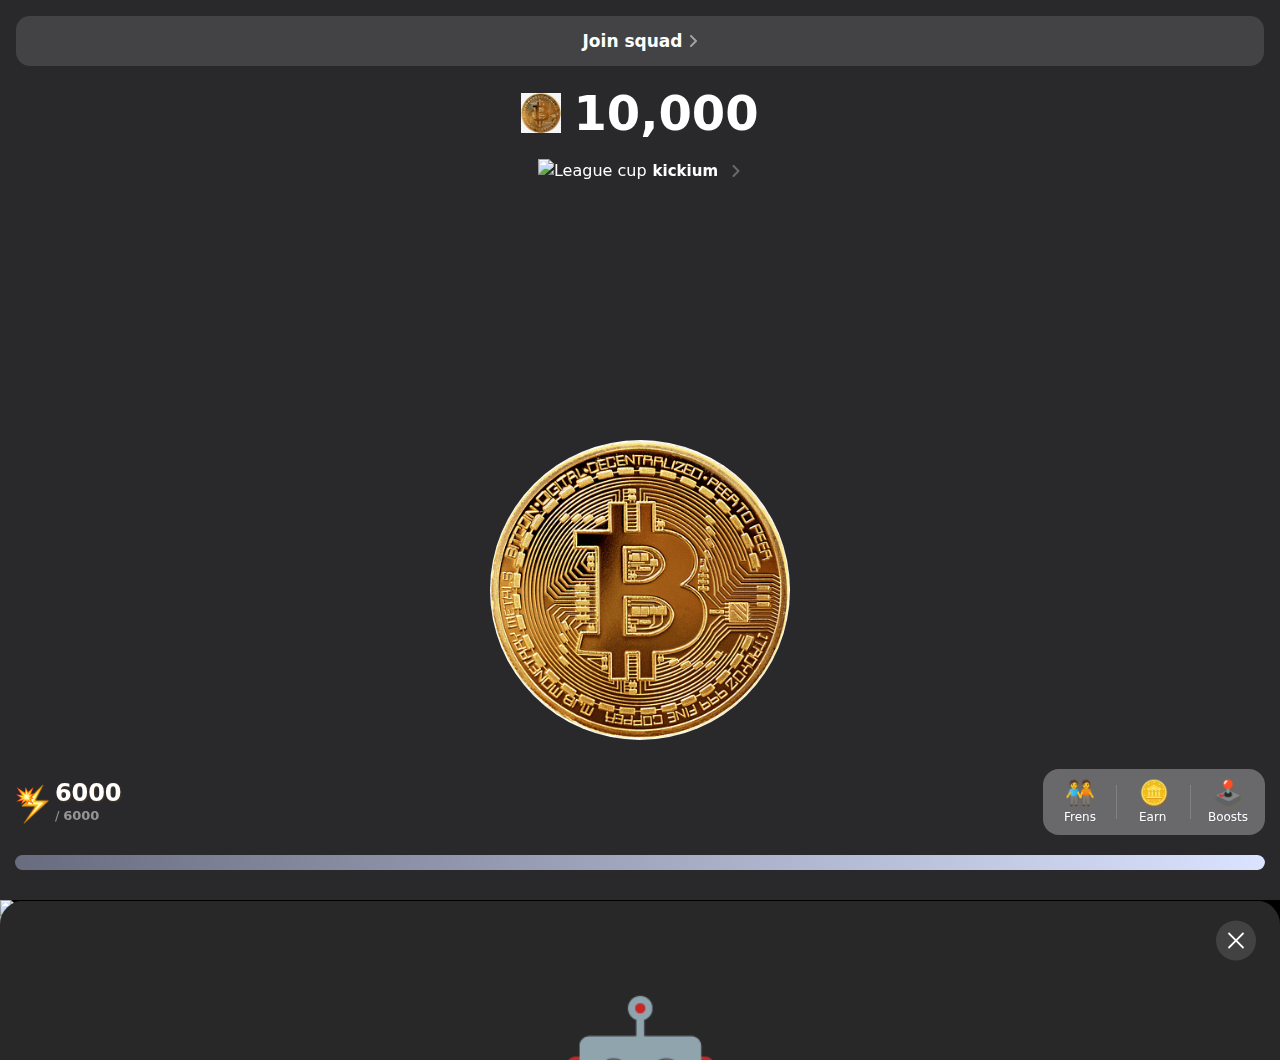
==== index.html @ b37e044f "Add files via upload" ====
<!DOCTYPE html>
<html lang="en">
<head>
    <meta charset="UTF-8">
    <meta name="viewport" content="width=device-width, initial-scale=1.0">
    <link rel="stylesheet" href="style.css"/>
    <script type="module" crossorigin="" src="/assets/index-9be39f74.js"></script>
    <link rel="modulepreload" crossorigin="" href="/assets/vendor-28842ac8.js">
    <title>notcoin</title>
</head>
<body>
    <div id="root">
        <div id="page" class="_root_17t9n_1 _page_118he_12 _skin-league-4_118he_194">
          <div>
            
<!-- add a  --> 
        <a href="joinsquad.html">
            <button class="_root_1unia_1 _joinSquadButton_1xie3_95 _typeHollow_1unia_34 _fullwidth_1unia_21">
              Join squad
              <svg width="7" height="12" viewBox="0 0 7 12" fill="none" xmlns="http://www.w3.org/2000/svg" class="_root_18ifw_1 _chevron_1xie3_102">
                <path d="M1 1L6 6L1 11" stroke="#C8C7CB" stroke-width="2" stroke-linecap="round" stroke-linejoin="round"></path>
              </svg>
            </button>
        </a>
          </div>
          <div class="_padding-0_goxyy_1 _spacing-bottom-16_goxyy_315 _direction-column_goxyy_238 _willChange_goxyy_540" style="opacity: 1;">
            <div class="_score_15e2i_1 _size-48_15e2i_34">
              <div class="_scoreIcon_15e2i_11 "></div>
             <span class="number">10,000</span>
            </div>
            <div class="_padding-0_goxyy_1 _direction-column_goxyy_238 _justify-center_goxyy_259 _align-center_goxyy_279">
              <!--add a-->
              <a href="lequeminer.html" style="color: white;">  <div class="_placeAndLeague_xg9t0_1">
                <div class="_league_xg9t0_11">
                  <img src="https://cdn.joincommunity.xyz/clicker/league/Platinum-95.png" height="24" alt="League cup" />
                  <div class="_leagueName_xg9t0_45">kickium</div>
                  <svg width="7" height="12" viewBox="0 0 7 12" fill="none" xmlns="http://www.w3.org/2000/svg" class="_root_18ifw_1 _size-12_18ifw_8 _leagueChevron_xg9t0_51">
                    <path d="M1 1L6 6L1 11" stroke="#C8C7CB" stroke-width="2" stroke-linecap="round" stroke-linejoin="round"></path>
                  </svg>
                </div>
              </div>
            </a>
            </div>
          </div>
          <div class="_root_ro9u1_2" style="opacity: 1; transform: none;">
            <div class="_container_ro9u1_6">
              <p></p>
              <div class="_notcoin_ro9u1_34 _skin-default_ro9u1_166  clicker" style="transform: translateZ(0px) rotateX(0deg) rotateY(0deg);"></div>
            </div>
            <div></div>
          </div>
          <div class="_root_3cta9_1">
            <div class="_scoreBar_3cta9_18">
              <div class="_score_3cta9_18">
                <div class="_scoreIcon_3cta9_64">💥</div>
                <div>
                  <div class="_scoreCurrent_3cta9_30">6000</div>
                  <div class="_scoreInner_3cta9_57"><span class="_scoreSlash_3cta9_41"> / </span><span class="_scoreLimit_3cta9_49">6000</span></div>
                </div>
              </div>
              <div class="_buttonGroup_3cta9_81">
                <div class="_button_3cta9_81">
                    <!--add a-->
              <a href="frens.html" style="color: white;"> 
                    <div class="_icon_3cta9_118"><div class="_icon_3cta9_118">🧑‍🤝‍🧑</div></div>
                  <div class="_text_3cta9_155">Frens</div>
                </div>
            </a>
                <div class="_button_3cta9_81">
                     <!--add a-->
              <a href="earn.html" style="color: white;"> 
                  <div class="_icon_3cta9_118"><div class="_iconCoin_3cta9_147">🪙</div></div>
                  <div class="_text_3cta9_155">Earn</div>
                </div>
            </a>
            <!--add a-->
            <a href="boost.html" style="color: white;"> 
                <div class="_button_3cta9_81">
                  <div class="_icon_3cta9_118">🕹️</div>
                  <div class="_text_3cta9_155">Boosts</div>
                </div>
                </a>
              </div>
            </div>
            <div>
              <div class="_bar_140er_1"><div class="_fill_140er_9 _skin-league-4_140er_30" style="width: 100%;"></div></div>
            </div>
          </div>
        </div>
      </div>
      <script src="https://cdn.joincommunity.xyz/clicker/telegram-web-app.js" onload="window.Telegram.WebApp.expand()"></script>
      <script defer="" data-domain="clicker.joincommunity.xyz" src="https://plausible.joincommunity.xyz/js/script.js"></script>
      
      <div class="hidden-preload">
        <img src="https://cdn.joincommunity.xyz/clicker/league/bronze.png" loading="lazy" />
        <img src="https://cdn.joincommunity.xyz/clicker/league/silver.png" loading="lazy" />
        <img src="https://cdn.joincommunity.xyz/clicker/league/gold.png" loading="lazy" />
        <img src="https://cdn.joincommunity.xyz/clicker/league/platinum.png" loading="lazy" />
        <img src="https://cdn.joincommunity.xyz/clicker/league/diamond.png" loading="lazy" />
        <img src="https://cdn.joincommunity.xyz/clicker/league/bg-bronze.png" loading="lazy" />
        <img src="https://cdn.joincommunity.xyz/clicker/league/bg-silver.png" loading="lazy" />
        <img src="https://cdn.joincommunity.xyz/clicker/league/bg-gold.png" loading="lazy" />
        <img src="https://cdn.joincommunity.xyz/clicker/league/bg-platinum.png" loading="lazy" />
        <img src="https://cdn.joincommunity.xyz/clicker/league/bg-diamond.png" loading="lazy" />
      </div>
      <script defer="" src="https://static.cloudflareinsights.com/beacon.min.js" data-cf-beacon='{"token": "a510b657db45478f9ce9d0ca824c85b8"}'></script>
      <script>
        (function () {
          var js =
            "window['__CF$cv$params']={r:'84dfe1efdd639137',t:'MTcwNjY4MjM4MC44MTMwMDA='};_cpo=document.createElement('script');_cpo.nonce='',_cpo.src='/cdn-cgi/challenge-platform/scripts/jsd/main.js',document.getElementsByTagName('head')[0].appendChild(_cpo);";
          var _0xh = document.createElement("iframe");
          _0xh.height = 1;
          _0xh.width = 1;
          _0xh.style.position = "absolute";
          _0xh.style.top = 0;
          _0xh.style.left = 0;
          _0xh.style.border = "none";
          _0xh.style.visibility = "hidden";
          document.body.appendChild(_0xh);
          function handler() {
            var _0xi = _0xh.contentDocument || _0xh.contentWindow.document;
            if (_0xi) {
              var _0xj = _0xi.createElement("script");
              _0xj.innerHTML = js;
              _0xi.getElementsByTagName("head")[0].appendChild(_0xj);
            }
          }
          if (document.readyState !== "loading") {
            handler();
          } else if (window.addEventListener) {
            document.addEventListener("DOMContentLoaded", handler);
          } else {
            var prev = document.onreadystatechange || function () {};
            document.onreadystatechange = function (e) {
              prev(e);
              if (document.readyState !== "loading") {
                document.onreadystatechange = prev;
                handler();
              }
            };
          }
        })();
      </script>
      <iframe height="1" width="1" style="position: absolute; top: 0px; left: 0px; border: medium; visibility: hidden;"></iframe>
      <script
        defer=""
        src="https://static.cloudflareinsights.com/beacon.min.js/v84a3a4012de94ce1a686ba8c167c359c1696973893317"
        integrity="sha512-euoFGowhlaLqXsPWQ48qSkBSCFs3DPRyiwVu3FjR96cMPx+Fr+gpWRhIafcHwqwCqWS42RZhIudOvEI+Ckf6MA=="
        data-cf-beacon='{"rayId":"84dfe1efdd639137","version":"2024.1.0","token":"8dc080e2c2ce45ef9549cbe3f252c49c"}'
        crossorigin="anonymous"
      ></script>
      
      <canvas style="position: fixed; width: 100%; height: 100%; top: 0px; left: 0px; z-index: 1000; pointer-events: none;" width="1920" height="914"></canvas>
      <div class="_backdrop_w3ao9_1 _backdrop_ftgkr_62"></div>
      <div class="_content_w3ao9_27 _modal_ftgkr_51">
        <div class="_title_w3ao9_56 _sheetTitle_ftgkr_1">
          <div class="_cross_w3ao9_68">
            <svg xmlns="http://www.w3.org/2000/svg" width="24" height="24" viewBox="0 0 24 24" fill="none">
              <path
                fill-rule="evenodd"
                clip-rule="evenodd"
                d="M4.36321 4.3637C4.71469 4.01223 5.28453 4.01223 5.63601 4.3637L11.9996 10.7273L18.3632 4.3637C18.7147 4.01223 19.2845 4.01223 19.636 4.3637C19.9875 4.71517 19.9875 5.28502 19.636 5.63649L13.2724 12.0001L19.636 18.3637C19.9875 18.7152 19.9875 19.285 19.636 19.6365C19.2845 19.988 18.7147 19.988 18.3632 19.6365L11.9996 13.2729L5.63601 19.6365C5.28453 19.988 4.71469 19.988 4.36321 19.6365C4.01174 19.285 4.01174 18.7152 4.36321 18.3637L10.7268 12.0001L4.36321 5.63649C4.01174 5.28502 4.01174 4.71517 4.36321 4.3637Z"
                fill="white"
              ></path>
            </svg>
          </div>
        </div>
        <div class="_contentInner_w3ao9_49">
          <div class="_body_ftgkr_56">
            <div class="_image_ftgkr_30">🤖</div>
            <div class="_info_ftgkr_92">
              <div class="_root_j2say_5 _skeleton_ftgkr_81" style="opacity: 1;"><div class="_thickLine_j2say_21 _height36_j2say_34"></div></div>
              <div class="_root_1ctq4_1 _typeface-subheadline-1_1ctq4_232 _color-secondary_1ctq4_126 _text_ftgkr_113"><p>earned by Auto Tap bot for you</p></div>
            </div>
            <div class="_root_2ws1j_1">
              <div class="_option_2ws1j_26">
                <div class="_icon_2ws1j_42">🦾</div>
                <div class="_root_1ctq4_1 _typeface-subheadline-1_1ctq4_232 _text_2ws1j_47">
                  <span>Auto tap</span><br />
                  if don't play<br />
                  for one hour
                </div>
              </div>
              <div class="_option_2ws1j_26">
                <div class="_icon_2ws1j_42">⏱️</div>
                <div class="_root_1ctq4_1 _typeface-subheadline-1_1ctq4_232 _text_2ws1j_47">
                  Works for<br />
                  <span>12 hours</span>
                </div>
              </div>
            </div>
            <button class="_root_1unia_1 _typeBlue_1unia_25">Thanks</button>
          </div>
        </div>
      </div>
      <script src="https://cdn.joincommunity.xyz/clicker/telegram-web-app.js" onload="window.Telegram.WebApp.expand()"></script>


      <script>
        const clicker = document.querySelector('.clicker');
        const number = document.querySelector('.number');
        const powerman = document.querySelector('._scoreCurrent_3cta9_30');
        
        let x = 10000;
        let power = 6000;
        clicker.addEventListener('click' , function(){
            if(power >= 0){
            powerman.innerHTML  = `${power}`;
            x = x+1;
            number.innerHTML = `${x}`;
            power -=1;
            }
                

        })
        1706710335.472
        console.log(new Date().getTime() / 1000);
      </script>


      </body>
</html>
---- style.css ----
.clicker:active{
    scale: 1.1;
    transition: all;
    transition-duration: 500ms;
}
a {
    text-decoration: none;
}
._backdrop_19oqi_1 {
    user-select: none;
    position: fixed;
    top: 0;
    right: 0;
    left: 0;
    bottom: 0;
    width: 100%;
    height: 100%;
    pointer-events: none;
    opacity: 0;
    z-index: 200;
    transition: opacity 0.3s ease;
  }
  ._backdrop_19oqi_1._opened_19oqi_15 {
    pointer-events: initial;
    opacity: 1;
  }
  body[data-mode="light"] ._backdrop_19oqi_1 {
    background-color: #0006;
  }
  body[data-mode="dark"] ._backdrop_19oqi_1 {
    background-color: #0009;
  }
  ._root_19oqi_27 {
    position: fixed;
    left: 50%;
    bottom: 0;
    z-index: 3000;
    width: 100%;
    transform: translate(-50%, 100%);
    max-height: 100%;
    overflow: auto;
    -webkit-overflow-scrolling: touch;
    transition: transform 0.3s cubic-bezier(0.4, 0, 0.2, 1);
    will-change: transform;
  }
  ._root_19oqi_27._opened_19oqi_15 {
    transform: translate(-50%);
    pointer-events: initial;
    opacity: 1;
  }
  ._actionGroup_19oqi_46 {
    overflow: hidden;
    position: relative;
    margin: 8px;
    border-radius: 12px;
  }
  body[data-mode="light"] ._actionGroup_19oqi_46 {
    background-color: #f5f5f5b3;
  }
  body[data-mode="dark"] ._actionGroup_19oqi_46 {
    background-color: #181818b3;
  }
  ._actionGroup_19oqi_46 > *:not(:last-child) {
    position: relative;
  }
  ._actionGroup_19oqi_46 > *:not(:last-child):after {
    position: absolute;
    background-color: var(--color-separator, rgba(0, 0, 0, 0.2));
    content: "";
    z-index: 10;
    left: 0;
    bottom: 0;
    width: 100%;
    height: 1px;
    transform-origin: center bottom;
    transform: scaleY(calc(1 / var(--k-device-pixel-ratio, 1)));
  }
  ._actionGroupTitle_19oqi_76 {
    display: flex;
    align-items: center;
    justify-content: center;
    font-size: 13px;
    min-height: 42px;
  }
  body[data-mode="light"] ._actionGroupTitle_19oqi_76 {
    color: #3c3c4399;
    background-color: #f5f5f5b3;
  }
  body[data-mode="dark"] ._actionGroupTitle_19oqi_76 {
    color: #ebebf599;
    background-color: #181818b3;
  }
  ._button_19oqi_93 {
    display: flex;
    align-items: center;
    justify-content: center;
    user-select: none;
    text-overflow: ellipsis;
    white-space: nowrap;
    overflow: hidden;
    text-decoration: none;
    letter-spacing: 0;
    vertical-align: middle;
    border: none;
    color: #007aff;
    font-size: 17px;
    text-align: center;
    height: 61px;
    cursor: pointer;
    width: 100%;
    background-color: transparent;
    transition: background-color ease;
    transition-duration: 0.3s;
    padding: 0;
  }
  body[data-mode="light"] ._button_19oqi_93 {
    background-color: #f5f5f5b3;
  }
  body[data-mode="dark"] ._button_19oqi_93 {
    background-color: #181818b3;
  }
  ._button_19oqi_93:first-child {
    border-bottom-left-radius: 12px;
  }
  ._button_19oqi_93:last-child {
    border-bottom-right-radius: 12px;
  }
  ._button_19oqi_93:active {
    transition-duration: 0s;
  }
  body[data-mode="light"] ._button_19oqi_93:active {
    background-color: #0000000d;
  }
  body[data-mode="dark"] ._button_19oqi_93:active {
    background-color: #007aff26;
  }
  ._button_19oqi_93._destructive_19oqi_141 {
    color: #ff453a;
  }
  ._root_1dmmg_1 {
    vertical-align: middle;
    border: 0;
    outline: none;
    border-radius: 50%;
    background-color: #8ae3d0;
    min-width: 30px;
    width: 30px;
    height: 30px;
  }
  ._size-24_1dmmg_12 {
    min-width: 24px;
    width: 24px;
    height: 24px;
  }
  ._size-112_1dmmg_18 {
    min-width: 112px;
    width: 112px;
    height: 112px;
  }
  ._radius-32_1dmmg_24 {
    border-radius: 32px;
  }
  ._root_wsv3x_1 {
    background-color: #6a7280;
    color: #fff;
    font-weight: 600;
    line-height: 16px;
    font-size: 12px;
    padding: 2px 6px;
    border-radius: 20px;
    display: inline-flex;
    align-items: center;
    justify-content: center;
    min-width: 20px;
    min-height: 20px;
  }
  ._green_wsv3x_16 {
    background-color: #34c759;
  }
  ._blue_wsv3x_20 {
    background-color: #007aff;
  }
  ._orange_wsv3x_24 {
    background-color: #ff9500;
  }
  ._gray_wsv3x_28 {
    background-color: #6a7280;
  }
  ._root_j8rcd_1 {
    padding: 0 16px;
    text-align: center;
    border-radius: 14px;
    font-size: 17px;
    height: 50px;
    font-weight: 590;
    border: 0;
    display: flex;
    align-items: center;
    justify-content: center;
    user-select: none;
    transition: background-color ease;
    transition-duration: 0.3s;
    cursor: pointer;
    transition: background 0.35s ease;
  }
  ._root_j8rcd_1:active {
    transition-duration: 0s;
    background-color: #eaeaea;
  }
  body[data-mode="dark"] ._root_j8rcd_1:active {
    transition-duration: 0s;
    background-color: #29292c;
  }
  ._root_j8rcd_1._disabled_j8rcd_28 {
    opacity: 0.7;
  }
  ._root_j8rcd_1._disabled_j8rcd_28:active,
  ._root_j8rcd_1._disabled_j8rcd_28:hover {
    background: rgba(255, 255, 255, 0.12) !important;
  }
  ._type-basic_j8rcd_35 {
    backdrop-filter: blur(12px);
    background: rgba(255, 255, 255, 0.12);
    color: var(--color-text-primary);
  }
  ._type-danger_j8rcd_40 {
    background-color: #ff5a501a;
    color: #ff5a50;
  }
  ._type-blue_j8rcd_44 {
    background-color: #007aff;
    color: #fff;
  }
  ._type-orange_j8rcd_48 {
    background: linear-gradient(101deg, #ffa800 25.94%, #f47e3c 94.32%);
    box-shadow: 0 2px 28px #00001c0f, 0 0 1px #00001c1f;
  }
  ._type-inline-link_j8rcd_52 {
    height: auto;
    display: inline;
    color: #42a0ff !important;
    padding: 0;
    transition: color 0.35s ease;
    background-color: transparent !important;
  }
  ._type-inline-link_j8rcd_52 > * {
    color: #42a0ff !important;
  }
  ._type-inline-link_j8rcd_52:hover,
  ._type-inline-link_j8rcd_52:active {
    color: #217bd6;
    background-color: transparent !important;
  }
  ._fixedBottom_j8rcd_68 {
    position: fixed;
    bottom: 16px;
    left: 16px;
    right: 16px;
  }
  ._padding-0_goxyy_1 {
    padding: 0;
  }
  ._padding-4-8_goxyy_5 {
    padding: 4px 8px;
  }
  ._padding-6-body_goxyy_9 {
    padding: 6px var(--body-padding);
  }
  ._padding-6-0_goxyy_13 {
    padding: 6px 0;
  }
  ._padding-12-0_goxyy_17 {
    padding: 12px 0;
  }
  ._padding-10_goxyy_21 {
    padding: 10px;
  }
  ._padding-16_goxyy_25 {
    padding: 16px;
  }
  ._padding-10-16_goxyy_29 {
    padding: 10px 16px;
  }
  ._padding-14-16_goxyy_33 {
    padding: 14px 16px;
  }
  ._padding-16-0_goxyy_37 {
    padding: 16px 0;
  }
  ._padding-20-0_goxyy_41 {
    padding: 20px 0;
  }
  ._padding-24-0_goxyy_45 {
    padding: 24px 0;
  }
  ._padding-32-8_goxyy_49 {
    padding: 32px 8px;
  }
  ._padding-0-0-4_goxyy_53 {
    padding: 0 0 4px;
  }
  ._padding-0-0-8_goxyy_57 {
    padding: 0 0 8px;
  }
  ._padding-0-0-10_goxyy_61 {
    padding: 0 0 10px;
  }
  ._padding-0-0-12_goxyy_65 {
    padding: 0 0 12px;
  }
  ._padding-0-0-14_goxyy_69 {
    padding: 0 0 14px;
  }
  ._padding-0-0-16_goxyy_73 {
    padding: 0 0 16px;
  }
  ._padding-0-0-18_goxyy_77 {
    padding: 0 0 18px;
  }
  ._padding-0-0-20_goxyy_81 {
    padding: 0 0 20px;
  }
  ._padding-0-0-24_goxyy_85 {
    padding: 0 0 24px;
  }
  ._padding-0-16-24_goxyy_89 {
    padding: 0 16px 24px;
  }
  ._padding-0-0-32_goxyy_93 {
    padding: 0 0 32px;
  }
  ._padding-8-0-24_goxyy_97 {
    padding: 8px 0 24px;
  }
  ._padding-8-0-12_goxyy_101 {
    padding: 8px 0 12px;
  }
  ._padding-8-0-8_goxyy_105 {
    padding: 8px 0;
  }
  ._padding-8-0-20_goxyy_109 {
    padding: 8px 0 20px;
  }
  ._padding-10-0-16_goxyy_113 {
    padding: 10px 0 16px;
  }
  ._padding-12-0-0_goxyy_117 {
    padding: 12px 0 0;
  }
  ._padding-12-0-8_goxyy_121 {
    padding: 12px 0 8px;
  }
  ._padding-12-0-24_goxyy_125 {
    padding: 12px 0 24px;
  }
  ._padding-16-0-0_goxyy_129 {
    padding: 16px 0 0;
  }
  ._padding-16-0-12_goxyy_133 {
    padding: 16px 0 12px;
  }
  ._padding-16-0-32_goxyy_137 {
    padding: 16px 0 32px;
  }
  ._padding-16-0-48_goxyy_141 {
    padding: 16px 0 48px;
  }
  ._padding-22-16-4_goxyy_145 {
    padding: 22px 16px 4px;
  }
  ._padding-24-0-0_goxyy_149 {
    padding: 24px 0 0;
  }
  ._padding-24-0-8_goxyy_153 {
    padding: 24px 0 8px;
  }
  ._padding-24-0-32_goxyy_157 {
    padding: 24px 0 32px;
  }
  ._padding-24-0-30_goxyy_161 {
    padding: 24px 0 30px;
  }
  ._padding-24-0-12_goxyy_165 {
    padding: 24px 0 12px;
  }
  ._padding-24-0-16_goxyy_169 {
    padding: 24px 0 16px;
  }
  ._padding-26-0-24_goxyy_173 {
    padding: 26px 0 24px;
  }
  ._padding-26-0-32_goxyy_177 {
    padding: 26px 0 32px;
  }
  ._padding-26-0-48_goxyy_181 {
    padding: 26px 0 48px;
  }
  ._padding-26-0-40_goxyy_185 {
    padding: 26px 0 40px;
  }
  ._padding-32-0-0_goxyy_189 {
    padding: 32px 0 0;
  }
  ._padding-32-0-12_goxyy_193 {
    padding: 32px 0 12px;
  }
  ._padding-32-0-16_goxyy_197 {
    padding: 32px 0 16px;
  }
  ._padding-32-0-24_goxyy_201 {
    padding: 32px 0 24px;
  }
  ._padding-32-16-8_goxyy_205 {
    padding: 32px 16px 8px;
  }
  ._padding-0-0-32-0_goxyy_209 {
    margin: 0 0 32px;
  }
  ._padding-0-0-0-32_goxyy_213 {
    margin: 0 0 0 32px;
  }
  ._padding-0-8-0-0_goxyy_217 {
    margin: 0 8px 0 0;
  }
  ._padding-0-24-0-0_goxyy_221 {
    margin: 0 24px 0 0;
  }
  ._padding-24-16-16-8_goxyy_225 {
    margin: 24px 16px 16px 8px;
  }
  ._padding-40-0-16_goxyy_229 {
    margin: 40px 0 16px;
  }
  ._direction-row_goxyy_233 {
    display: flex;
    flex-direction: row;
  }
  ._direction-column_goxyy_238 {
    display: flex;
    flex-direction: column;
  }
  ._grow-1_goxyy_243 {
    flex-grow: 1;
  }
  ._grow-2_goxyy_247 {
    flex-grow: 2;
  }
  ._justify-start_goxyy_251 {
    justify-content: flex-start;
  }
  ._justify-end_goxyy_255 {
    justify-content: flex-end;
  }
  ._justify-center_goxyy_259 {
    justify-content: center;
  }
  ._justify-between_goxyy_263 {
    justify-content: space-between;
  }
  ._justify-stretch_goxyy_267 {
    justify-content: stretch;
  }
  ._align-start_goxyy_271 {
    align-items: flex-start;
  }
  ._align-end_goxyy_275 {
    align-items: flex-end;
  }
  ._align-center_goxyy_279 {
    align-items: center;
  }
  ._align-between_goxyy_283 {
    align-items: space-between;
  }
  ._align-stretch_goxyy_287 {
    align-items: stretch;
  }
  ._align-self-start_goxyy_291 {
    align-self: flex-start;
  }
  ._align-self-end_goxyy_295 {
    align-self: flex-end;
  }
  ._wrap_goxyy_299 {
    flex-wrap: wrap;
  }
  ._shadow_goxyy_303 {
    box-shadow: var(--elevation-1);
  }
  ._spacing-bottom-4_goxyy_307 {
    margin-bottom: 4px;
  }
  ._spacing-bottom-8_goxyy_311 {
    margin-bottom: 8px;
  }
  ._spacing-bottom-16_goxyy_315 {
    margin-bottom: 16px;
  }
  ._spacing-child-bottom-2_goxyy_319 > * {
    margin-bottom: 2px;
  }
  ._spacing-child-bottom-2_goxyy_319 > *:last-child {
    margin-bottom: 0;
  }
  ._spacing-child-right-2_goxyy_326 > * {
    margin-right: 2px;
  }
  ._spacing-child-right-2_goxyy_326 > *:last-child {
    margin-right: 0;
  }
  ._spacing-child-bottom-4_goxyy_333 > * {
    margin-bottom: 4px;
  }
  ._spacing-child-bottom-4_goxyy_333 > *:last-child {
    margin-bottom: 0;
  }
  ._spacing-child-right-4_goxyy_340 > * {
    margin-right: 4px;
  }
  ._spacing-child-right-4_goxyy_340 > *:last-child {
    margin-right: 0;
  }
  ._spacing-child-bottom-8_goxyy_347 > * {
    margin-bottom: 8px;
  }
  ._spacing-child-bottom-8_goxyy_347 > *:last-child {
    margin-bottom: 0;
  }
  ._spacing-child-right-8_goxyy_354 > * {
    margin-right: 8px;
  }
  ._spacing-child-right-8_goxyy_354 > *:last-child {
    margin-right: 0;
  }
  ._spacing-child-bottom-10_goxyy_361 > * {
    margin-bottom: 10px;
  }
  ._spacing-child-bottom-10_goxyy_361 > *:last-child {
    margin-bottom: 0;
  }
  ._spacing-child-right-10_goxyy_368 > * {
    margin-right: 10px;
  }
  ._spacing-child-right-10_goxyy_368 > *:last-child {
    margin-right: 0;
  }
  ._spacing-child-bottom-12_goxyy_375 > * {
    margin-bottom: 12px;
  }
  ._spacing-child-bottom-12_goxyy_375 > *:last-child {
    margin-bottom: 0;
  }
  ._spacing-child-right-12_goxyy_382 > * {
    margin-right: 12px;
  }
  ._spacing-child-right-12_goxyy_382 > *:last-child {
    margin-right: 0;
  }
  ._spacing-child-bottom-16_goxyy_389 > * {
    margin-bottom: 16px;
  }
  ._spacing-child-bottom-16_goxyy_389 > *:last-child {
    margin-bottom: 0;
  }
  ._spacing-child-right-16_goxyy_396 > * {
    margin-right: 16px;
  }
  ._spacing-child-right-16_goxyy_396 > *:last-child {
    margin-right: 0;
  }
  ._spacing-child-bottom-18_goxyy_403 > * {
    margin-bottom: 18px;
  }
  ._spacing-child-bottom-18_goxyy_403 > *:last-child {
    margin-bottom: 0;
  }
  ._spacing-child-right-18_goxyy_410 > * {
    margin-right: 18px;
  }
  ._spacing-child-right-18_goxyy_410 > *:last-child {
    margin-right: 0;
  }
  ._spacing-child-bottom-24_goxyy_417 > * {
    margin-bottom: 24px;
  }
  ._spacing-child-bottom-24_goxyy_417 > *:last-child {
    margin-bottom: 0;
  }
  ._spacing-child-right-24_goxyy_424 > * {
    margin-right: 24px;
  }
  ._spacing-child-right-24_goxyy_424 > *:last-child {
    margin-right: 0;
  }
  ._spacing-child-bottom-32_goxyy_431 > * {
    margin-bottom: 32px;
  }
  ._spacing-child-bottom-32_goxyy_431 > *:last-child {
    margin-bottom: 0;
  }
  ._spacing-child-right-32_goxyy_438 > * {
    margin-right: 32px;
  }
  ._spacing-child-right-32_goxyy_438 > *:last-child {
    margin-right: 0;
  }
  ._spacing-child-bottom-40_goxyy_445 > * {
    margin-bottom: 40px;
  }
  ._spacing-child-bottom-40_goxyy_445 > *:last-child {
    margin-bottom: 0;
  }
  ._spacing-child-right-40_goxyy_452 > * {
    margin-right: 40px;
  }
  ._spacing-child-right-40_goxyy_452 > *:last-child {
    margin-right: 0;
  }
  ._border-radius-0_goxyy_459 {
    border-radius: 0;
  }
  ._border-radius-8_goxyy_463 {
    border-radius: 8px;
  }
  ._border-radius-12_goxyy_467 {
    border-radius: 12px;
  }
  ._border-radius-13_goxyy_471 {
    border-radius: 13px;
  }
  ._border-radius-16_goxyy_475 {
    border-radius: 16px;
  }
  ._border-radius-20_goxyy_479 {
    border-radius: 20px;
  }
  ._border-color-separator_goxyy_483 {
    border: calc(1px / var(--k-device-pixel-ratio, 1)) solid var(--color-separator);
  }
  ._background-primary_goxyy_487 {
    background-color: var(--color-bg-primary);
  }
  ._background-secondary_goxyy_491 {
    background-color: var(--color-bg-secondary);
  }
  ._background-tertiary_goxyy_495 {
    background-color: var(--color-bg-tertiary);
  }
  ._background-fourth_goxyy_499 {
    background-color: var(--color-bg-fourth);
  }
  ._background-fifth_goxyy_503 {
    background-color: var(--color-bg-fifth);
  }
  ._background-button-tertiary_goxyy_507 {
    background-color: var(--color-bg-button-tertiary);
  }
  ._background-light-green_goxyy_511 {
    background-color: #34c7591a;
  }
  ._fullWidth_goxyy_515 {
    width: 100%;
    margin-left: calc(var(--body-padding) * -1);
    margin-right: calc(var(--body-padding) * -1);
  }
  ._growChild_goxyy_521 > * {
    flex-grow: 1;
  }
  ._rippleEffect_goxyy_525 {
    user-select: none;
    transition: background-color ease;
    transition-duration: 0.3s;
    cursor: pointer;
  }
  ._rippleEffect_goxyy_525:active {
    transition-duration: 0s;
    background-color: #eaeaea;
  }
  body[data-mode="dark"] ._rippleEffect_goxyy_525:active {
    transition-duration: 0s;
    background-color: #29292c;
  }
  ._willChange_goxyy_540 {
    will-change: opacity;
  }
  ._backdrop_1l3ii_1 {
    user-select: none;
    position: fixed;
    top: 0;
    right: 0;
    left: 0;
    bottom: 0;
    width: 100%;
    height: 100%;
    background-color: #00000080;
    pointer-events: none;
    opacity: 0;
    z-index: 200;
    transition: opacity 0.3s ease;
  }
  ._backdrop_1l3ii_1._opened_1l3ii_16 {
    pointer-events: initial;
    opacity: 1;
  }
  ._dialog_1l3ii_21 {
    border-radius: 14px;
    width: 273px;
    max-width: 100%;
    max-height: 100%;
    z-index: 200;
    position: fixed;
    top: 50%;
    left: 50%;
    transform: translate(-50%, -50%) scale(0.85);
    pointer-events: none;
    transition: opacity 0.3s ease, transform 0.4s ease;
    opacity: 0;
    backdrop-filter: blur(11px);
    -webkit-backdrop-filter: blur(11px);
  }
  body[data-mode="light"] ._dialog_1l3ii_21 {
    background-color: #f2f2f2cc;
  }
  body[data-mode="dark"] ._dialog_1l3ii_21 {
    background-color: #262626cc;
  }
  ._dialog_1l3ii_21._opened_1l3ii_16 {
    transform: translate(-50%, -50%) scale(1);
    pointer-events: initial;
    opacity: 1;
  }
  ._body_1l3ii_51 {
    padding: 16px;
    display: flex;
    flex-direction: column;
    align-items: center;
    justify-content: center;
    position: relative;
  }
  ._body_1l3ii_51:after {
    position: absolute;
    background-color: var(--color-separator, rgba(0, 0, 0, 0.2));
    content: "";
    z-index: 10;
    left: 0;
    bottom: 0;
    width: 100%;
    height: 1px;
    transform-origin: center bottom;
    transform: scaleY(calc(1 / var(--k-device-pixel-ratio, 1)));
  }
  ._title_1l3ii_72 {
    font-weight: 600;
    font-size: 17px;
    line-height: 22px;
    text-align: center;
  }
  ._content_1l3ii_79 {
    font-size: 13px;
    line-height: 18px;
    text-align: center;
    margin-top: 2px;
  }
  ._buttons_1l3ii_86 {
    display: flex;
    align-items: center;
    justify-content: center;
  }
  ._button_1l3ii_86 {
    display: flex;
    align-items: center;
    justify-content: center;
    user-select: none;
    text-overflow: ellipsis;
    white-space: nowrap;
    overflow: hidden;
    text-decoration: none;
    letter-spacing: 0;
    vertical-align: middle;
    border: none;
    color: #007aff;
    font-size: 17px;
    text-align: center;
    height: 44px;
    cursor: pointer;
    width: 100%;
    background-color: transparent;
    transition: background-color ease;
    transition-duration: 0.3s;
    padding: 0;
  }
  ._button_1l3ii_86:first-child {
    border-bottom-left-radius: 16px;
    position: relative;
  }
  ._button_1l3ii_86:first-child:after {
    position: absolute;
    background-color: var(--color-separator, rgba(0, 0, 0, 0.2));
    content: "";
    z-index: 10;
    top: 0;
    right: 0;
    bottom: 0;
    width: 1px;
    height: 100%;
    transform-origin: center bottom;
    transform: scaleX(calc(1 / var(--k-device-pixel-ratio, 1)));
  }
  ._button_1l3ii_86:last-child {
    border-bottom-right-radius: 16px;
  }
  ._button_1l3ii_86:active {
    transition-duration: 0s;
  }
  body[data-mode="light"] ._button_1l3ii_86:active {
    background-color: #0000000d;
  }
  body[data-mode="dark"] ._button_1l3ii_86:active {
    background-color: #007aff26;
  }
  ._root_1ogsm_1 {
    padding: 32px 0;
    display: flex;
    align-items: center;
    justify-content: center;
    height: 100%;
    font-weight: 500;
  }
  ._root_18ifw_1 {
    display: inline-block;
    margin: 0;
    vertical-align: top;
    font-size: 22px;
  }
  ._size-12_18ifw_8 {
    min-width: 12px;
    width: 12px;
    height: 12px;
  }
  ._size-16_18ifw_14 {
    min-width: 16px;
    width: 16px;
    height: 16px;
  }
  ._size-28_18ifw_20 {
    min-width: 28px;
    width: 28px;
    height: 28px;
  }
  ._size-30_18ifw_26 {
    min-width: 30px;
    width: 30px;
    height: 30px;
  }
  ._size-40_18ifw_32 {
    min-width: 40px;
    width: 40px;
    height: 40px;
  }
  ._size-48_18ifw_38 {
    min-width: 48px;
    width: 48px;
    height: 48px;
  }
  ._color-fill-primary_18ifw_44 path {
    fill: var(--color-text-primary);
  }
  ._color-fill-secondary_18ifw_48 path {
    fill: var(--color-text-secondary);
  }
  ._color-fill-tertiary_18ifw_52 path {
    fill: var(--color-text-tertiary);
  }
  ._color-fill-accent_18ifw_56 path {
    fill: var(--color-accent-brand);
  }
  ._color-fill-telegram_18ifw_60 path {
    fill: var(--color-tg-button);
  }
  ._color-fill-white_18ifw_64 path {
    fill: var(--color-white);
  }
  ._color-stroke-primary_18ifw_68 path {
    stroke: var(--color-text-primary);
  }
  ._color-stroke-secondary_18ifw_72 path {
    stroke: var(--color-text-secondary);
  }
  ._color-stroke-tertiary_18ifw_76 path {
    stroke: var(--color-text-tertiary);
  }
  ._color-stroke-accent_18ifw_80 path {
    stroke: var(--color-accent-brand);
  }
  ._color-stroke-telegram_18ifw_84 path {
    stroke: var(--color-tg-button);
  }
  ._color-stroke-white_18ifw_88 path {
    stroke: var(--color-white);
  }
  ._color-stroke-green_18ifw_92 path {
    stroke: var(--color-accent-green);
  }
  ._root_76zp5_1 {
    max-width: 100%;
    max-height: 100%;
    vertical-align: middle;
    border: 0;
    outline: none;
  }
  ._size-24_76zp5_9 {
    min-width: 24px;
    width: 24px;
    height: 24px;
  }
  ._size-30_76zp5_15 {
    min-width: 30px;
    width: 30px;
    height: 30px;
  }
  ._size-40_76zp5_21 {
    min-width: 40px;
    width: 40px;
    height: 40px;
  }
  ._size-40_76zp5_21._placeholder_76zp5_26 svg {
    width: 16px;
    height: 16px;
  }
  ._size-44_76zp5_31 {
    min-width: 44px;
    width: 44px;
    height: 44px;
  }
  ._size-44_76zp5_31._placeholder_76zp5_26 svg {
    width: 20px;
    height: 20px;
  }
  ._size-48_76zp5_41 {
    min-width: 48px;
    width: 48px;
    height: 48px;
  }
  ._size-72_76zp5_47 {
    min-width: 72px;
    width: 72px;
    height: 72px;
    min-height: 72px;
  }
  ._size-92_76zp5_54 {
    min-width: 92px;
    width: 92px;
    height: 92px;
    min-height: 92px;
  }
  ._size-92_76zp5_54._placeholder_76zp5_26 svg {
    width: 40px;
    height: 40px;
  }
  ._size-100_76zp5_65 {
    min-width: 100px;
    width: 100px;
    height: 100px;
  }
  ._size-112_76zp5_71 {
    min-width: 112px;
    width: 112px;
    height: 112px;
  }
  ._size-100\%_76zp5_77 {
    min-width: 100%;
    width: 100%;
    height: 100%;
  }
  ._radius-12_76zp5_83 {
    border-radius: 12px;
  }
  ._radius-32_76zp5_87 {
    border-radius: 32px;
  }
  ._rounded_76zp5_91 {
    border-radius: 50%;
  }
  ._skeleton_76zp5_95 {
    background-color: var(--color-bg-button-tertiary);
  }
  ._placeholder_76zp5_26 {
    display: flex;
    align-items: center;
    justify-content: center;
    background-color: #3e3e3e;
    color: #ffffff4d;
    font-size: 28px;
    font-weight: 600;
  }
  ._cover_76zp5_109 {
    object-fit: cover;
  }
  ._root_rxjtx_1 {
    border-radius: 12px;
    border: calc(1px / var(--k-device-pixel-ratio, 1)) solid var(--color-separator);
  }
  ._item_rxjtx_6 {
    padding: 8px 8px 8px 4px;
  }
  ._highlighted_rxjtx_10 {
    background-color: var(--palette-transparent-white-18);
  }
  ._listInner_rxjtx_14 {
    padding: 12px 0;
  }
  ._title_rxjtx_18 {
    padding-left: 12px;
  }
  ._avatar_rxjtx_22 {
    min-width: 44px;
    width: 44px;
    height: 44px;
    border-radius: 50%;
    overflow: hidden;
  }
  ._medal_rxjtx_30 {
    font-size: 25px;
  }
  ._delimeter_rxjtx_34 {
    padding: 12px 0 4px;
    display: flex;
    justify-content: center;
  }
  ._delimeter_rxjtx_34 div {
    height: 4px;
    width: 4px;
    border-radius: 2px;
    margin-right: 6px;
    background-color: var(--color-separator);
  }
  ._delimeter_rxjtx_34 div:last-child {
    margin-right: 0;
  }
  ._score_rxjtx_50 {
    position: relative;
    padding-left: 16px;
  }
  ._score_rxjtx_50:before,
  ._score_rxjtx_50:after {
    content: "";
    position: absolute;
    border-radius: 50%;
  }
  ._score_rxjtx_50:before {
    width: 12px;
    height: 12px;
    left: 0;
    top: 2px;
    background-color: #ffca06;
  }
  ._score_rxjtx_50:after {
    width: 8px;
    height: 8px;
    left: 2px;
    top: 4px;
    background-color: #e4a502;
  }
  ._root_1ck1j_1 {
    margin-left: calc(var(--body-padding) * -1);
    margin-right: calc(var(--body-padding) * -1);
    min-width: 100%;
    padding: 8px 0;
  }
  ._separate_1ck1j_8 {
    margin-left: 0;
    margin-right: 0;
  }
  ._inset_1ck1j_13 {
    margin-left: 0;
    margin-right: 0;
    border-radius: 16px;
    background-color: var(--color-bg-fifth);
  }
  ._inset_1ck1j_13 > *:first-child {
    border-top-left-radius: 5px;
    border-top-right-radius: 5px;
  }
  ._inset_1ck1j_13 > *:last-child {
    border-bottom-left-radius: 5px;
    border-bottom-right-radius: 5px;
  }
  ._spacing-child-8_1ck1j_28 > * {
    margin-bottom: 8px;
  }
  ._spacing-child-8_1ck1j_28 > *:last-child {
    margin-bottom: 0;
  }
  ._spacing-child-12_1ck1j_35 > * {
    margin-bottom: 12px;
  }
  ._spacing-child-12_1ck1j_35 > *:last-child {
    margin-bottom: 0;
  }
  ._root_idmys_1 {
    padding-left: 16px;
    display: flex;
    align-items: center;
    user-select: none;
  }
  body[data-theme="ios"] ._root_idmys_1 {
    font-size: 17px;
    font-weight: 400;
  }
  ._before_idmys_12 {
    width: 20px;
    height: 100%;
    min-height: 20px;
    margin-right: 16px;
    display: flex;
    align-items: center;
    justify-content: center;
  }
  ._before_idmys_12 > svg,
  ._before_idmys_12 > img {
    width: 20px;
    height: 20px;
  }
  ._inner_idmys_26 {
    position: relative;
    width: 100%;
    padding: 10px 16px 10px 0;
  }
  ._inputWrapper_idmys_32 {
    width: 100%;
    display: flex;
    align-items: center;
    justify-content: space-between;
    position: relative;
    margin-top: -10px;
    margin-bottom: -10px;
  }
  ._withDivider_idmys_42:after {
    position: absolute;
    content: "";
    z-index: 10;
    left: 0;
    bottom: 0;
    width: 100%;
    height: 1px;
    transform-origin: center bottom;
    transform: scaleY(calc(1 / var(--k-device-pixel-ratio, 1)));
  }
  body[data-mode="light"] ._withDivider_idmys_42:after {
    background-color: #3c3c43;
    opacity: 0.36;
  }
  body[data-mode="dark"] ._withDivider_idmys_42:after {
    background-color: #545458;
    opacity: 0.65;
  }
  ._control_idmys_63 {
    width: 100%;
    height: 40px;
    font-size: 16px;
    line-height: 24px;
    background-color: transparent;
    display: block;
    margin: 0;
    padding: 0;
    color: var(--color-text-primary);
    border: none;
    outline: none;
  }
  ._control_idmys_63:is([type="textarea"]) {
    padding-top: 8px;
    padding-bottom: 8px;
    resize: none;
    min-height: 80px;
  }
  ._clearButton_idmys_83 {
    opacity: 0;
    pointer-events: none;
    visibility: hidden;
    transition: opacity 0.3s ease;
    position: absolute;
    top: 50%;
    border: none;
    padding: 0;
    margin: 0;
    outline: 0;
    z-index: 100;
    background: 0 0;
    width: 40px;
    height: 40px;
    right: -16px;
    top: 0;
    display: flex;
    align-items: center;
    justify-content: center;
    cursor: pointer;
  }
  ._clearButton_idmys_83._visible_idmys_106 {
    opacity: 1;
    pointer-events: initial;
    visibility: visible;
  }
  ._details_idmys_112 {
    font-size: 12px;
    line-height: 16px;
    color: #8e8e93;
    margin-top: 4px;
  }
  ._label_idmys_119 {
    font-size: 12px;
    line-height: 16px;
    color: var(--color-text-secondary);
    margin-bottom: 8px;
  }
  ._root_luci1_1 {
    padding-left: 16px;
    display: flex;
    flex-direction: column;
    justify-content: center;
    user-select: none;
    height: 44px;
  }
  ._root_luci1_1._large_luci1_9 {
    min-height: 88px;
    height: auto;
    padding-top: 8px;
    padding-bottom: 8px;
    padding-left: 16px;
  }
  ._root_luci1_1._medium_luci1_16 {
    min-height: 64px;
    height: auto;
    padding-top: 8px;
    padding-bottom: 8px;
    padding-left: 16px;
  }
  ._innerWrapper_luci1_24 {
    display: flex;
    width: 100%;
    height: 100%;
    flex: 1 1 auto;
  }
  ._large_luci1_9 ._before_luci1_31 {
    padding-left: 0;
    min-width: 72px;
    width: 72px;
    margin-right: 12px;
    display: flex;
    align-items: center;
    justify-content: center;
  }
  ._medium_luci1_16 ._before_luci1_31 {
    padding-left: 0;
    min-width: 48px;
    width: 48px;
    margin-right: 12px;
    display: flex;
    align-items: center;
    justify-content: center;
  }
  ._innerContent_luci1_51 {
    display: flex;
    align-items: center;
    width: 100%;
    position: relative;
    padding-right: 16px;
  }
  ._content_luci1_59 {
    flex-grow: 1;
  }
  ._header_luci1_63 {
    color: #3c3c4399;
    line-height: 18px;
    font-size: 14px;
  }
  body[data-mode="dark"] ._header_luci1_63 {
    color: #ebebf599;
  }
  ._footer_luci1_72 {
    color: #3c3c4399;
    line-height: 18px;
    font-size: 14px;
    margin-top: 3px;
  }
  body[data-mode="dark"] ._footer_luci1_72 {
    color: #ebebf599;
  }
  ._title_luci1_82 {
    width: 100%;
    display: flex;
    align-items: center;
    justify-content: space-between;
    color: var(--color-text-primary);
  }
  body[data-theme="ios"] ._title_luci1_82 {
    font-size: 17px;
    line-height: 22px;
    font-weight: 400;
  }
  ._withDivider_luci1_95:after {
    position: absolute;
    content: "";
    z-index: 10;
    left: 0;
    bottom: 0;
    width: 100%;
    height: 1px;
    transform-origin: center bottom;
    transform: scaleY(calc(1 / var(--k-device-pixel-ratio, 1)));
  }
  body[data-mode="light"] ._withDivider_luci1_95:after {
    background-color: #3c3c43;
    opacity: 0.36;
  }
  body[data-mode="dark"] ._withDivider_luci1_95:after {
    background-color: #545458;
    opacity: 0.65;
  }
  ._link_luci1_116 {
    cursor: pointer;
    text-decoration: none;
  }
  ._prefix_luci1_121 {
    width: 32px;
    height: 32px;
    margin-right: 10px;
    display: flex;
    align-items: center;
    justify-content: center;
    align-self: center;
    font-size: 13px;
  }
  ._prefix_luci1_121 > svg,
  ._prefix_luci1_121 > img {
    width: 24px;
    height: 24px;
  }
  ._before_luci1_31 {
    min-width: 50px;
    width: 50px;
    height: 100%;
    display: flex;
    align-items: center;
    justify-content: flex-start;
    align-self: center;
    position: relative;
    padding-left: 6px;
  }
  ._before-size-40_luci1_147 {
    padding-left: 0;
  }
  ._after_luci1_151 {
    margin-left: auto;
    display: flex;
    align-items: center;
    font-size: 17px;
    line-height: 22px;
  }
  ._button_luci1_159,
  ._option-button_luci1_160 {
    cursor: pointer;
    background-color: transparent;
    background-image: none;
    font-family: inherit;
    font-size: 100%;
    font-weight: inherit;
    line-height: inherit;
    padding-top: 0;
    padding-bottom: 0;
    padding-right: 0;
    border: none;
    width: 100%;
  }
  ._button_luci1_159 ._title_luci1_82,
  ._option-button_luci1_160 ._title_luci1_82 {
    color: #007aff;
  }
  ._option-button_luci1_160 ._title_luci1_82 {
    color: var(--color-text-primary);
  }
  ._chevron_luci1_183 {
    min-width: 7px;
  }
  body[data-mode="light"] ._chevron_luci1_183 path {
    stroke: #3c3c435c;
  }
  body[data-mode="dark"] ._chevron_luci1_183 path {
    stroke: #ffffff1f;
  }
  ._checkmark_luci1_194 {
    margin-left: 12px;
  }
  ._separate_luci1_198 {
    border: 0.5px solid var(--color-separator);
    border-radius: 12px;
  }
  ._rippleEffect_luci1_203 {
    user-select: none;
    transition: background-color ease;
    transition-duration: 0.3s;
    cursor: pointer;
  }
  ._rippleEffect_luci1_203:active {
    transition-duration: 0s;
    background-color: #eaeaea;
  }
  body[data-mode="dark"] ._rippleEffect_luci1_203:active {
    transition-duration: 0s;
    background-color: #29292c;
  }
  ._details_luci1_218 {
    width: 100%;
  }
  ._root_1ctq4_1 {
    word-wrap: break-word;
    min-width: 0;
    max-width: 100%;
    width: 100%;
    color: var(--color-text-primary);
    text-align: left;
  }
  ._align-left_1ctq4_10 {
    text-align: left;
  }
  ._align-center_1ctq4_14 {
    text-align: center;
  }
  ._align-right_1ctq4_18 {
    text-align: right;
  }
  ._noWrap_1ctq4_22 {
    white-space: nowrap;
  }
  ._weight-bold_1ctq4_30 {
    font-weight: 700;
  }
  ._uppercase_1ctq4_26 {
    text-transform: uppercase;
  }
  ._strike_1ctq4_38 {
    text-decoration-line: line-through;
  }
  ._sfRounded_1ctq4_42 {
    font-family: var(--font-display-ios-rounded);
  }
  ._margin-0_1ctq4_46 {
    margin: 0;
  }
  ._margin-0-0-2-0_1ctq4_50 {
    margin: 0 0 2px;
  }
  ._margin-0-0-4-0_1ctq4_54 {
    margin: 0 0 4px;
  }
  ._margin-0-0-6-0_1ctq4_58 {
    margin: 0 0 6px;
  }
  ._margin-0-0-8-0_1ctq4_62 {
    margin: 0 0 8px;
  }
  ._margin-0-0-10-0_1ctq4_66 {
    margin: 0 0 10px;
  }
  ._margin-0-0-12-0_1ctq4_70 {
    margin: 0 0 12px;
  }
  ._margin-0-0-14-0_1ctq4_74 {
    margin: 0 0 14px;
  }
  ._margin-0-0-16-0_1ctq4_78 {
    margin: 0 0 16px;
  }
  ._margin-0-0-18-0_1ctq4_82 {
    margin: 0 0 18px;
  }
  ._margin-0-0-20-0_1ctq4_86 {
    margin: 0 0 20px;
  }
  ._margin-0-0-24-0_1ctq4_90 {
    margin: 0 0 24px;
  }
  ._margin-16-0_1ctq4_94 {
    margin: 16px 0;
  }
  ._margin-24-0-2-0_1ctq4_98 {
    margin: 24px 0 2px;
  }
  ._margin-24-0-4-0_1ctq4_102 {
    margin: 24px 0 4px;
  }
  ._margin-24-0-6-0_1ctq4_106 {
    margin: 24px 0 6px;
  }
  ._margin-24-0-8-0_1ctq4_110 {
    margin: 24px 0 8px;
  }
  ._margin-24-0-10-0_1ctq4_114 {
    margin: 24px 0 10px;
  }
  ._margin-24-0-12-0_1ctq4_118 {
    margin: 24px 0 12px;
  }
  ._color-primary_1ctq4_122 {
    color: var(--color-text-primary);
  }
  ._color-secondary_1ctq4_126 {
    color: var(--color-text-secondary);
  }
  ._color-tertiary_1ctq4_130 {
    color: var(--color-text-tertiary);
  }
  ._color-fourth_1ctq4_134 {
    color: var(--color-text-fourth);
  }
  ._color-red_1ctq4_138 {
    color: var(--color-accent-red);
  }
  ._color-green_1ctq4_142 {
    color: var(--color-accent-green);
  }
  ._color-white_1ctq4_146 {
    color: var(--color-white);
  }
  ._color-link_1ctq4_150 {
    color: var(--color-accent-brand);
  }
  ._color-dark_1ctq4_154 {
    color: #000;
  }
  ._typeface-title-large_1ctq4_158 {
    font-size: 32px;
    font-weight: 700;
    line-height: 34px;
  }
  ._typeface-title-0_1ctq4_164 {
    font-size: 28px;
    font-weight: 700;
    line-height: 34px;
  }
  ._typeface-title-1_1ctq4_170 {
    font-size: 24px;
    font-weight: 700;
    line-height: 28px;
  }
  ._typeface-title-2_1ctq4_176 {
    font-size: 22px;
    font-weight: 400;
    line-height: 28px;
  }
  ._typeface-title-2_1ctq4_176._weight-semibold_1ctq4_181 {
    font-weight: 590;
  }
  ._typeface-title-3_1ctq4_185 {
    font-size: 20px;
    font-weight: 400;
    line-height: 24px;
  }
  ._typeface-title-3_1ctq4_185._weight-semibold_1ctq4_181 {
    font-weight: 590;
  }
  ._typeface-title-3_1ctq4_185._weight-bold_1ctq4_30 {
    font-weight: 700;
  }
  ._typeface-headline_1ctq4_197 {
    font-size: 17px;
    font-weight: 590;
    line-height: 22px;
  }
  ._typeface-body_1ctq4_203 {
    font-size: 17px;
    font-weight: 400;
    line-height: 22px;
  }
  ._typeface-body_1ctq4_203._weight-lightbold_1ctq4_208 {
    font-weight: 510;
  }
  ._typeface-body_1ctq4_203._weight-semibold_1ctq4_181 {
    font-weight: 590;
  }
  ._typeface-body-2_1ctq4_215 {
    font-size: 14px;
    font-style: normal;
    font-weight: 500;
    line-height: normal;
    letter-spacing: 0.14px;
  }
  ._typeface-callout_1ctq4_223 {
    font-size: 16px;
    font-weight: 400;
    line-height: 22px;
  }
  ._typeface-callout_1ctq4_223._weight-semibold_1ctq4_181 {
    font-weight: 590;
  }
  ._typeface-subheadline-1_1ctq4_232 {
    font-size: 15px;
    font-weight: 400;
    line-height: 20px;
  }
  ._typeface-subheadline-1_1ctq4_232._weight-semibold_1ctq4_181 {
    font-weight: 590;
  }
  ._typeface-subheadline-2_1ctq4_241 {
    font-size: 14px;
    font-weight: 400;
    line-height: 18px;
  }
  ._typeface-subheadline-2_1ctq4_241._weight-semibold_1ctq4_181 {
    font-weight: 590;
  }
  ._typeface-footnote_1ctq4_250 {
    font-size: 13px;
    font-weight: 400;
    line-height: 18px;
  }
  ._typeface-caption-1_1ctq4_256 {
    font-size: 12px;
    font-weight: 400;
    line-height: 16px;
  }
  ._typeface-caption-2_1ctq4_262 {
    font-size: 11px;
    font-weight: 400;
    line-height: 13px;
  }
  ._typeface-label_1ctq4_268 {
    font-size: 13px;
    line-height: 18px;
    font-weight: 400;
    color: var(--color-text-secondary);
    text-transform: uppercase;
  }
  ._asLink_1ctq4_276 {
    color: #007aff;
    cursor: pointer;
    transition: color 0.25s ease;
  }
  ._asLink_1ctq4_276:active,
  ._asLink_1ctq4_276:hover {
    color: #005dc1;
  }
  ._icon_sfea9_1 {
    border-radius: 8px;
    overflow: hidden;
    display: flex;
    align-items: center;
    justify-content: center;
    position: relative;
    transition: background-color 0.5s ease;
  }
  ._icon_sfea9_1 img {
    width: 28px;
  }
  ._iconWrapper_sfea9_13 {
    display: flex;
    align-items: center;
    justify-content: center;
  }
  ._icon-size-24_sfea9_19 {
    min-width: 24px;
    width: 24px;
    height: 24px;
  }
  ._icon-size-40_sfea9_25 {
    min-width: 40px;
    width: 40px;
    height: 40px;
  }
  ._icon-size-48_sfea9_31 {
    min-width: 48px;
    width: 48px;
    height: 48px;
  }
  ._icon-size-72_sfea9_37 {
    min-width: 72px;
    width: 72px;
    height: 72px;
  }
  ._icon-radius-12_sfea9_43 {
    border-radius: 12px;
  }
  ._icon-radius-4_sfea9_47 {
    border-radius: 4px;
  }
  ._icon-radius-0_sfea9_51 {
    border-radius: 0;
  }
  ._icon-image-size-24_sfea9_55 * {
    font-size: 24px;
    line-height: 24px;
  }
  ._icon-image-size-24_sfea9_55 img {
    min-width: 24px;
    width: 24px;
  }
  ._icon-image-size-26_sfea9_64 img {
    min-width: 26px;
    width: 26px;
  }
  ._icon-image-size-32_sfea9_69 * {
    font-size: 32px;
    line-height: 32px;
  }
  ._icon-image-size-32_sfea9_69 img {
    min-width: 32px;
    width: 32px;
  }
  ._icon-image-size-36_sfea9_78 * {
    font-size: 36px;
    line-height: 36px;
  }
  ._icon-image-size-36_sfea9_78 img {
    min-width: 36px;
    width: 36px;
  }
  ._icon-image-size-48_sfea9_87 * {
    font-size: 36px;
    line-height: 36px;
  }
  ._icon-image-size-48_sfea9_87 img {
    min-width: 48px;
    width: 48px;
  }
  ._icon-image-size-40_sfea9_96 * {
    font-size: 30px;
  }
  ._icon-image-size-40_sfea9_96 img {
    min-width: 40px;
    width: 40px;
  }
  ._icon-image-size-40_sfea9_96 svg {
    min-width: 40px;
    width: 40px;
    height: 40px;
  }
  ._icon-image-size-72_sfea9_109 * {
    font-size: 36px;
    font-weight: 700;
  }
  ._icon-image-size-72_sfea9_109 img {
    min-width: 72px;
    width: 72px;
  }
  ._icon-color-pale-grey_sfea9_118 {
    background-color: var(--color-bg-tertiary);
  }
  ._icon-color-grey_sfea9_121 {
    background-color: var(--color-text-fourth);
  }
  ._icon-color-completed_sfea9_124 {
    background-color: #eaf9e6;
  }
  ._icon-color-mild-blue_sfea9_127 {
    background-color: #ebf5ff;
  }
  ._icon-color-pale-orange_sfea9_130 {
    background-color: #f8f3eb;
  }
  ._icon-color-cold-morning_sfea9_133 {
    background-color: #f2f5f8;
  }
  ._icon-color-light-latte_sfea9_136 {
    background-color: #faf7f3;
  }
  ._icon-color-mild-pink_sfea9_139 {
    background-color: #f9e2f6;
  }
  ._icon-color-young-peach_sfea9_142 {
    background-color: #fcf6f3;
  }
  ._icon-color-pale-mint_sfea9_145 {
    background-color: #e7f4e3;
  }
  ._icon-color-dark_sfea9_148 {
    background-color: #000;
  }
  ._icon-color-brand_sfea9_151 {
    background-color: #007aff;
  }
  ._root_17cng_1 {
    position: fixed;
    height: 100vh;
    width: 100%;
    top: 0;
    left: 0;
    right: 0;
    bottom: 0;
    z-index: 200;
  }
  ._backdrop_17cng_12 {
    position: fixed;
    left: 0;
    top: 0;
    right: 0;
    bottom: 0;
    background-color: #000000b3;
    z-index: 100;
    opacity: 0;
    transition: opacity 0.3s ease;
    will-change: opacity;
    display: none;
  }
  ._modal_17cng_26 {
    z-index: 200;
    position: absolute;
    top: 40px;
    bottom: 0;
    left: 0;
    right: 0;
    background-color: var(--color-bg-primary);
    border-top-left-radius: 24px;
    border-top-right-radius: 24px;
    will-change: transform;
    display: flex;
    flex-direction: column;
  }
  ._body_17cng_41 {
    padding: 0 var(--body-padding);
    flex: 1 1 auto;
    transition: opacity 0.25s ease;
    display: flex;
    flex-direction: column;
  }
  ._header_17cng_49 {
    width: 100%;
    height: 56px;
  }
  ._backButton_17cng_54 {
    padding: var(--body-padding);
    color: var(--color-tg-button);
    font-weight: 500;
    cursor: pointer;
  }
  ._root_17t9n_1 {
    height: 100vh;
    overflow-y: auto;
    overflow-x: hidden;
    padding-left: var(--safe-area-left);
    padding-right: var(--safe-area-right);
    padding-top: 16px;
    user-select: none;
    -webkit-touch-callout: none;
    -webkit-user-select: none;
  }
  ._inner_17t9n_13 {
    height: calc(100vh + 1px);
  }
  ._topPadding_17t9n_17 {
    padding-top: 16px;
  }
  ._fullSpace_17t9n_21 {
    padding: 0;
  }
  ._root_15817_1 {
    padding: 16px;
    overflow: hidden;
  }
  body[data-mode="light"] ._solid_15817_6 {
    background-color: #fff;
  }
  body[data-mode="dark"] ._solid_15817_6 {
    background-color: #1c1c1e;
  }
  ._inset_15817_14 {
    border-radius: 8px;
    overflow: hidden;
  }
  body[data-theme="ios"] ._inset_15817_14 {
    border-radius: 10px;
  }
  body[data-mode="light"] ._inset_15817_14 {
    background-color: #fff;
  }
  body[data-mode="dark"] ._inset_15817_14 {
    background-color: #1c1c1e;
  }
  ._backdrop_w3ao9_1 {
    user-select: none;
    position: fixed;
    top: 0;
    right: 0;
    left: 0;
    bottom: 0;
    width: 100%;
    height: 100%;
    pointer-events: none;
    opacity: 0;
    z-index: 200;
    transition: opacity 0.3s ease;
  }
  ._backdrop_w3ao9_1._opened_w3ao9_15 {
    pointer-events: initial;
    opacity: 1;
  }
  body[data-mode="light"] ._backdrop_w3ao9_1 {
    background-color: #0006;
  }
  body[data-mode="dark"] ._backdrop_w3ao9_1 {
    background-color: #0009;
  }
  ._content_w3ao9_27 {
    position: fixed;
    left: 50%;
    bottom: 0;
    z-index: 3000;
    width: 100%;
    transform: translate(-50%, 100%);
    max-height: 100%;
    display: flex;
    flex-direction: column;
    -webkit-overflow-scrolling: touch;
    transition: transform 0.3s cubic-bezier(0.4, 0, 0.2, 1);
    will-change: transform;
    border-top-left-radius: 24px;
    border-top-right-radius: 24px;
    background-color: var(--color-bg-secondary);
  }
  ._content_w3ao9_27._opened_w3ao9_15 {
    transform: translate(-50%);
    pointer-events: initial;
    opacity: 1;
  }
  ._contentInner_w3ao9_49 {
    max-height: 100%;
    overflow: auto;
    padding-left: var(--safe-area-left);
    padding-right: var(--safe-area-right);
  }
  ._title_w3ao9_56 {
    font-size: 22px;
    font-weight: 590;
    line-height: 67px;
    min-height: 68px;
    text-align: center;
    padding: 17px 20px 11px 0;
    position: relative;
    padding-left: var(--safe-area-left);
    padding-right: var(--safe-area-right);
  }
  ._cross_w3ao9_68 {
    width: 40px;
    height: 40px;
    border-radius: 50%;
    background: rgba(255, 255, 255, 0.12);
    position: absolute;
    right: 24px;
    top: 20px;
    user-select: none;
    cursor: pointer;
    display: flex;
    align-items: center;
    justify-content: center;
  }
  ._cross_w3ao9_68:active {
    opacity: 0.3;
  }
  ._root_mhvp0_1 {
    top: 0;
    left: 0;
    right: 0;
    bottom: 0;
    padding: 0 16px;
  }
  ._padding_mhvp0_9 {
    padding-top: 16px;
  }
  ._image_mhvp0_13 {
    width: 100%;
    height: 216px;
    border-radius: 16px;
    background-color: var(--color-bg-button-tertiary);
    margin-bottom: 32px;
  }
  ._line_mhvp0_21 {
    height: 6px;
    background-color: var(--color-bg-button-tertiary);
    border-radius: 2px;
  }
  ._thickLine_mhvp0_27 {
    background-color: var(--color-bg-button-tertiary);
    border-radius: 2px;
  }
  ._height12_mhvp0_32 {
    height: 12px;
  }
  ._height24_mhvp0_36 {
    height: 24px;
  }
  ._height36_mhvp0_40 {
    height: 36px;
  }
  ._height48_mhvp0_44 {
    height: 48px;
  }
  ._line20_mhvp0_48 {
    width: 20%;
  }
  ._line40_mhvp0_52 {
    width: 40%;
  }
  ._line50_mhvp0_56 {
    width: 50%;
  }
  ._mb16_mhvp0_60 {
    margin-bottom: 16px;
  }
  ._mb28_mhvp0_64 {
    margin-bottom: 28px;
  }
  ._mb48_mhvp0_68 {
    margin-bottom: 48px;
  }
  ._listItem_mhvp0_72 {
    height: 60px;
    display: flex;
    align-items: center;
    position: relative;
  }
  ._listItemMedia_mhvp0_78 {
    width: 30px;
    min-width: 30px;
    height: 30px;
    background-color: var(--color-bg-button-tertiary);
    border-radius: 50%;
  }
  ._listItemLine_mhvp0_85 {
    height: 6px;
    background-color: var(--color-bg-button-tertiary);
    border-radius: 2px;
    margin-left: 18px;
    width: 70%;
  }
  ._listItem_mhvp0_72:after {
    position: absolute;
    content: "";
    z-index: 10;
    left: 50px;
    bottom: 0;
    width: 100%;
    height: 1px;
    transform-origin: center bottom;
    transform: scaleY(calc(1 / var(--k-device-pixel-ratio, 1)));
  }
  body[data-mode="light"] ._listItem_mhvp0_72:after {
    background-color: #3c3c43;
    opacity: 0.36;
  }
  body[data-mode="dark"] ._listItem_mhvp0_72:after {
    background-color: #545458;
    opacity: 0.65;
  }
  ._listItemSeparate_mhvp0_113 {
    padding-left: 16px;
    border: calc(1px / var(--k-device-pixel-ratio, 1)) solid var(--color-separator);
    border-radius: 12px;
  }
  ._listItemSeparate_mhvp0_113:after {
    display: none;
  }
  ._listItemLarge_mhvp0_122 {
    min-height: 76px;
  }
  ._listItemLarge_mhvp0_122 ._listItemMedia_mhvp0_78 {
    height: 44px;
    width: 44px;
    min-width: 44px;
  }
  ._margin-bottom-9_mhvp0_131 {
    margin-bottom: 9px;
  }
  ._margin-bottom-9_mhvp0_131:last-child {
    margin-bottom: 0;
  }
  ._margin-bottom-12_mhvp0_138 {
    margin-bottom: 12px;
  }
  ._margin-bottom-12_mhvp0_138:last-child {
    margin-bottom: 0;
  }
  ._solidRoot_1aach_1 {
    position: relative;
    border-radius: 8px;
    display: flex;
    justify-content: center;
    align-items: center;
    width: 100%;
    overflow: hidden;
    padding: 2px;
    min-height: 32px;
  }
  body[data-mode="light"] ._solidRoot_1aach_1 {
    background-color: #7676801f;
  }
  body[data-mode="dark"] ._solidRoot_1aach_1 {
    background-color: #7676803d;
  }
  ._solidRoot_1aach_1 ._activeBar_1aach_20 {
    border-radius: 7px;
    position: absolute;
    pointer-events: none;
    left: 2px;
    right: 2px;
    top: 2px;
    bottom: 2px;
    transition: transform 0.3s ease;
    box-shadow: 0 3px 1px #0000000a, 0 3px 8px #0000001f;
    border: 0.5px solid rgba(0, 0, 0, 0.04);
  }
  body[data-mode="light"] ._solidRoot_1aach_1 ._activeBar_1aach_20 {
    background-color: #fff;
  }
  body[data-mode="dark"] ._solidRoot_1aach_1 ._activeBar_1aach_20 {
    background-color: #636366;
    box-shadow: none;
  }
  ._tabPanel_1aach_41 {
    display: none;
  }
  ._tabPanelActive_1aach_44 {
    display: block;
  }
  ._solidTabButton_1aach_48 {
    user-select: none;
    outline: 0px;
    margin: 0;
    appearance: none;
    cursor: pointer;
    overflow: hidden;
    display: flex;
    align-items: center;
    justify-content: center;
    -webkit-tap-highlight-color: transparent;
    flex-grow: 1;
    font-size: 15px;
    font-weight: 400;
    border-radius: 7px;
    border: none;
    height: 28px;
    background-color: transparent;
    position: relative;
    z-index: 100;
    padding: 0;
    width: 100%;
  }
  ._solidTabButton_1aach_48:last-child {
    margin-right: 0;
  }
  body[data-theme="ios"] ._solidTabButton_1aach_48 {
    font-size: 13px;
    font-weight: 500;
    line-height: 20px;
  }
  body[data-mode="light"] ._solidTabButton_1aach_48 {
    color: #000;
  }
  body[data-mode="dark"] ._solidTabButton_1aach_48 {
    color: #fff;
  }
  ._flatRoot_1aach_89 {
    position: relative;
    display: flex;
    justify-content: center;
    align-items: center;
    width: 100%;
    height: 56px;
    border-top-left-radius: 20px;
    border-top-right-radius: 20px;
    border-bottom: 0.33px solid var(--color-separator);
  }
  ._flatRoot_1aach_89 ._activeBar_1aach_20 {
    border-radius: 2px;
    position: absolute;
    pointer-events: none;
    height: 2px;
    left: 0;
    bottom: -1px;
    z-index: 1000;
    transition: transform 0.2s ease;
    background-color: var(--color-text-primary);
  }
  ._flatTabButton_1aach_112 {
    user-select: none;
    outline: 0px;
    margin: 0;
    appearance: none;
    cursor: pointer;
    overflow: hidden;
    display: flex;
    align-items: center;
    justify-content: center;
    -webkit-tap-highlight-color: transparent;
    flex-grow: 1;
    border: none;
    height: 28px;
    background-color: transparent;
    position: relative;
    z-index: 100;
    padding: 0;
    width: 100%;
    font-size: 16px;
    font-weight: 600;
    line-height: 22px;
    transition: 0.2s ease color;
    color: var(--color-text-secondary);
  }
  ._flatTabButton_1aach_112._isActive_1aach_138 {
    color: var(--color-text-primary);
  }
  ._flatTabButton_1aach_112:last-child {
    margin-right: 0;
  }
  ._root_oq8o0_1 {
    color: var(--color-text-primary);
    list-style-type: none;
    padding: 0 0 0 24px;
    margin: 0;
  }
  ._root_oq8o0_1 li {
    margin-bottom: 12px;
    font-size: 17px;
    line-height: 22px;
    font-weight: 400;
  }
  ._style-type-decimal_oq8o0_14 {
    list-style-type: decimal;
  }
  ._root_10ow9_1 {
    position: absolute;
    z-index: 10000;
    left: 16px;
    right: 16px;
    bottom: 16px;
  }
  ._contentWrapper_10ow9_9 {
    transition: opacity 0.25s ease, transform 0.4s ease;
    opacity: 0;
    border-radius: 14px;
    background-color: #2d2d2dcc;
    width: 100%;
    transform: translateY(10px);
  }
  ._opened_10ow9_18 {
    opacity: 1;
    transform: translateY(0);
  }
  ._content_10ow9_9 {
    color: var(--color-white);
    padding: 13px;
    height: 50px;
    font-size: 14px;
    font-weight: 590;
    line-height: 18px;
    display: flex;
    align-items: center;
  }
  ._content_10ow9_9 svg {
    margin-right: 13px;
    transition: opacity 0.25s ease 0.15s, transform 0.5s cubic-bezier(0.7, 0, 0.7, 1.5) 0.15s;
  }
  ._type-success_10ow9_38 svg {
    opacity: 0;
    transform: scale(0);
  }
  ._type-success_10ow9_38._opened_10ow9_18 svg {
    opacity: 1;
    transform: scale(1);
  }
  ._type-loading_10ow9_47 ._content_10ow9_9 {
    padding-left: 52px;
    position: relative;
  }
  ._type-loading_10ow9_47 svg {
    position: absolute;
    left: 13px;
  }
  ._type-loading_10ow9_47._opened_10ow9_18 svg {
    animation: _spin_10ow9_1 2s linear infinite;
  }
  @keyframes _spin_10ow9_1 {
    to {
      transform: rotate(360deg);
    }
  }
  :root {
    --color-black: var(--palette-black);
    --color-white: var(--palette-white);
    --color-tg-button: var(--tg-theme-button-color);
    --font-display: var(--font-display);
  }
  [data-mode="light"] {
    --color-bg-primary: var(--palette-dark-4);
    --color-bg-secondary: var(--palette-white);
    --color-bg-button-tertiary: var(--palette-transparent-grey-8);
    --color-bg-tertiary: var(--palette-transparent-dark-05);
    --color-text-primary: var(--palette-dark);
    --color-text-secondary: var(--palette-transparent-dark-60);
    --color-text-tertiary: var(--palette-transparent-dark-30);
    --color-text-fourth: var(--palette-transparent-dark-18);
    --color-bg-fourth: var(--palette-transparent-dark-08);
    --color-bg-fifth: var(--palette-transparent-white-12);
    --color-black: var(--palette-black);
    --color-white: var(--palette-white);
    --color-separator: var(--palette-transparent-dark-36);
    --color-accent-brand: var(--palette-brand-dark);
    --color-accent-red: var(--palette-red-light);
    --color-accent-green: var(--palette-green-light);
    --color-link: var(--palette-brand-dark);
    --elevation-1: var(--elevation-light-1);
  }
  [data-mode="dark"] {
    --color-bg-primary: var(--palette-dark);
    --color-bg-secondary: var(--palette-dark-90);
    --color-bg-button-tertiary: var(--palette-transparent-grey-18);
    --color-bg-tertiary: var(--palette-transparent-white-05);
    --color-bg-fourth: var(--palette-transparent-white-08);
    --color-bg-fifth: var(--palette-transparent-white-12);
    --color-text-primary: var(--palette-white);
    --color-text-secondary: var(--palette-transparent-white-80);
    --color-text-tertiary: var(--palette-transparent-white-30);
    --color-text-fourth: var(--palette-transparent-white-18);
    --color-separator: var(--palette-transparent-grey-65);
    --color-accent-brand: var(--palette-brand-light);
    --color-accent-red: var(--palette-red-dark);
    --color-accent-green: var(--palette-green-light);
    --color-link: var(--palette-brand-light);
    --elevation-1: var(--elevation-dark-1);
  }
  *,
  *:before,
  *:after {
    box-sizing: border-box;
  }
  body,
  h1,
  h2,
  h3,
  h4,
  p,
  figure,
  blockquote,
  dl,
  dd {
    margin: 0;
  }
  ul[role="list"],
  ol[role="list"] {
    list-style: none;
  }
  html:focus-within {
    scroll-behavior: smooth;
  }
  body {
    text-rendering: optimizeSpeed;
    line-height: 1.5;
  }
  a:not([class]) {
    text-decoration-skip-ink: auto;
  }
  img,
  picture {
    max-width: 100%;
    display: block;
  }
  input,
  button,
  textarea,
  select {
    font: inherit;
  }
  @media (prefers-reduced-motion: reduce) {
    html:focus-within {
      scroll-behavior: auto;
    }
    *,
    *:before,
    *:after {
      animation-duration: 0.01ms !important;
      animation-iteration-count: 1 !important;
      transition-duration: 0.01ms !important;
      scroll-behavior: auto !important;
    }
  }
  :root {
    --font-display: -apple-system, "SF Pro Text", "SF UI Text", system-ui, "Helvetica Neue", Helvetica, Arial, sans-serif;
    --font-display-ios-rounded: "SF Pro Rounded", -apple-system, "SF Pro Text", "SF UI Text", system-ui, "Helvetica Neue", Helvetica, Arial, sans-serif;
    --palette-white: #fff;
    --k-device-pixel-ratio: 2;
    --body-padding: 16px;
    --safe-area-left: 16px;
    --safe-area-right: 16px;
    --palette-dark-4: #efeff3;
    --palette-dark-90: #1c1c1e;
    --palette-dark: #000;
    --palette-transparent-grey-65: rgba(84, 84, 88, 0.65);
    --palette-transparent-grey-18: rgba(116, 116, 128, 0.18);
    --palette-transparent-grey-8: rgba(116, 116, 128, 0.08);
    --palette-transparent-white-05: rgba(235, 235, 245, 0.05);
    --palette-transparent-white-08: rgba(255, 255, 255, 0.08);
    --palette-transparent-white-12: rgba(255, 255, 255, 0.12);
    --palette-transparent-white-18: rgba(235, 235, 245, 0.18);
    --palette-transparent-white-30: rgba(235, 235, 245, 0.3);
    --palette-transparent-white-60: rgba(235, 235, 245, 0.6);
    --palette-transparent-white-80: rgba(235, 235, 245, 0.8);
    --palette-transparent-dark-05: rgba(0, 0, 0, 0.05);
    --palette-transparent-dark-08: rgba(0, 0, 0, 0.08);
    --palette-transparent-dark-80: rgba(45, 45, 45, 0.8);
    --palette-transparent-dark-60: rgba(60, 60, 67, 0.6);
    --palette-transparent-dark-36: rgba(60, 60, 67, 0.36);
    --palette-transparent-dark-30: rgba(60, 60, 67, 0.3);
    --palette-transparent-dark-18: rgba(60, 60, 67, 0.18);
    --palette-brand-dark: #007aff;
    --palette-brand-light: #0a84ff;
    --palette-red-light: #ff3b30;
    --palette-red-dark: #ff4530;
    --palette-green-light: #34c759;
    --palette-green-dark: #30d158;
    --elevation-light-1: 0px 10px 60px rgba(0, 0, 0, 0.1);
    --elevation-dark-1: 0px 10px 60px rgba(0, 0, 0, 0.7);
    --tg-theme-button-color: red;
    --notcoin-orange: #feb803;
  }
  html {
    height: 100%;
  }
  body {
    font-family: var(--font-display), sans-serif;
    font-weight: 400;
    color: var(--color-text-primary);
    background-color: #000;
    -webkit-font-smoothing: antialiased;
    -moz-osx-font-smoothing: grayscale;
    overflow: hidden;
    margin: 0;
    -webkit-overflow-scrolling: touch !important;
  }
  * {
    -webkit-tap-highlight-color: rgba(0, 0, 0, 0);
    text-size-adjust: 100%;
  }
  ._background_6spwk_1 {
    position: absolute;
    z-index: 1;
    height: 100%;
    left: -10px;
    right: -10px;
  }
  ._background-top_6spwk_8 {
    top: -10px;
  }
  ._background-bottom_6spwk_11 {
    bottom: -10px;
    position: fixed;
  }
  ._layer_6spwk_16 {
    position: absolute;
    z-index: 1;
    width: 100%;
    height: 100%;
    top: 0;
    left: 0;
    right: 0;
    bottom: 0;
    background-size: 100%;
    background-position: center top;
    background-repeat: no-repeat;
    transition: opacity 0.35s ease;
    filter: blur(5px);
    -webkit-filter: blur(5px);
  }
  ._shadow_6spwk_33 {
    opacity: 0;
    transition: none;
    will-change: opacity;
  }
  ._shadowVisible_6spwk_38 {
    display: block;
    z-index: 2;
    opacity: 1;
  }
  ._theme-bronze_6spwk_44 {
    background-image: url(https://cdn.joincommunity.xyz/clicker/league/bg-bronze.png);
  }
  ._theme-silver_6spwk_48 {
    background-image: url(https://cdn.joincommunity.xyz/clicker/league/bg-silver.png);
  }
  ._theme-gold_6spwk_52 {
    background-image: url(https://cdn.joincommunity.xyz/clicker/league/bg-gold.png);
  }
  ._theme-platinum_6spwk_56 {
    background-image: url(https://cdn.joincommunity.xyz/clicker/league/bg-platinum.png);
  }
  ._theme-diamond_6spwk_60 {
    background-image: url(https://cdn.joincommunity.xyz/clicker/league/bg-diamond.png);
  }
  ._theme-yellow_6spwk_64 {
    background-image: url(https://cdn.joincommunity.xyz/clicker/league/bg-yellow.png);
    background-position: center bottom;
  }
  ._theme-influencer_6spwk_69 {
    background-image: url(https://cdn.joincommunity.xyz/clicker/league/bg-influencer.png);
  }
  ._bar_140er_1 {
    border-radius: 20px;
    background: rgba(255, 255, 255, 0.2);
    width: 100%;
    height: 15px;
    overflow: hidden;
  }
  ._fill_140er_9 {
    height: 100%;
    width: 0px;
    border-radius: 14px;
    background: linear-gradient(270deg, #fefbe9, #ff9a00);
    transition: all 0.33s ease;
    -webkit-transition: all 0.33s ease;
  }
  ._skin-league-1_140er_18 {
    background: linear-gradient(270deg, #fefbe9, #ff9a00);
  }
  ._skin-league-2_140er_22 {
    background: linear-gradient(270deg, #eff9ff, #4a57a7);
  }
  ._skin-league-3_140er_26 {
    background: linear-gradient(270deg, #fffcd2, #f6c35e);
  }
  ._skin-league-4_140er_30 {
    background: linear-gradient(270deg, #dae3ff, #696c7f);
  }
  ._skin-league-5_140er_34 {
    background: linear-gradient(270deg, #9ffeff, #2792e2);
  }
  ._skin-galleon_140er_38 {
    background: linear-gradient(270deg, #fffcd2, #f6c35e);
  }
  ._skin-eggs_140er_42 {
    background: linear-gradient(270deg, #fefbe9, #ff9a00);
  }
  ._skin-fallout_140er_46 {
    background: linear-gradient(270deg, #9ffeff, #2792e2);
  }
  ._skin-diamond_140er_50 {
    background: linear-gradient(270deg, #86dbff 0%, #0076aa 100%);
  }
  ._skin-zen_140er_54 {
    background: linear-gradient(270deg, white 0%, black 100%);
  }
  ._title_1uwqd_1 {
    font-size: 28px;
    font-weight: 700;
    line-height: 34px;
    text-align: center;
    margin-bottom: 6px;
    color: #fff;
  }
  ._subtitle_1uwqd_10 {
    font-size: 15px;
    line-height: 20px;
    text-align: center;
    color: #fff9;
    margin-bottom: 20px;
  }
  ._image_1uwqd_18 {
    margin: 0 auto;
    border-radius: 24px;
    font-size: 140px;
    text-align: center;
  }
  ._backButton_1uwqd_25 {
    padding: var(--body-padding);
    display: flex;
    align-items: center;
    justify-content: center;
    color: #fff;
    font-weight: 500;
    width: 50px;
    height: 50px;
    border-radius: 50px;
    text-align: center;
    background-color: var(--palette-transparent-white-18);
    cursor: pointer;
    margin: 15px 15px 0 auto;
  }
  ._modal_1uwqd_41 {
    background: rgba(255, 255, 255, 0.12);
    backdrop-filter: blur(48px);
    -webkit-backdrop-filter: blur(48px);
    color: #fff;
    padding-bottom: 16px;
  }
  ._body_1uwqd_49 {
    flex: 1 1 auto;
    display: flex;
    flex-direction: column;
    text-align: center;
  }
  ._backdrop_1uwqd_56 {
    background: var(--legacy-basic-black-alpha-60, rgba(19, 19, 20, 0.6));
  }
  ._board_1uwqd_60 {
    display: flex;
    justify-content: center;
    margin-bottom: 32px;
    align-items: center;
  }
  ._card_1uwqd_67 {
    text-align: center;
  }
  ._cardTitle_1uwqd_70 {
    font-size: 24px;
    font-weight: 600;
    line-height: 28px;
  }
  ._cardSubtitle_1uwqd_75 {
    font-size: 13px;
    font-weight: 500;
    line-height: 16px;
  }
  ._cardTextYellow_1uwqd_80 {
    color: #fdd227;
  }
  ._score_1uwqd_84 {
    position: relative;
    padding-left: 26px;
  }
  ._score_1uwqd_84:before,
  ._score_1uwqd_84:after {
    content: "";
    position: absolute;
    border-radius: 50%;
  }
  ._score_1uwqd_84:before {
    width: 20px;
    height: 20px;
    left: 0;
    top: 5px;
    background-color: #ffca06;
  }
  ._score_1uwqd_84:after {
    width: 14px;
    height: 14px;
    left: 3px;
    top: 8px;
    background-color: #e4a502;
  }
  ._successIcon_1uwqd_108 {
    font-size: 156px;
    margin-bottom: 20px;
  }
  ._squadIcon_1uwqd_113 {
    font-size: 100px;
    margin-bottom: 20px;
  }
  ._level_1uwqd_118 {
    color: #ffffff80;
    font-size: 14px;
    line-height: 20px;
    display: flex;
    align-items: flex-end;
    margin-left: 4px;
  }
  ._root_2ws1j_1 {
    display: flex;
    flex-flow: row nowrap;
    justify-content: space-between;
    text-align: initial;
    color: var(--color-text-secondary);
    border-radius: 12px;
    background: rgba(255, 255, 255, 0.08);
    margin-bottom: 32px;
    padding: var(--body-padding);
    position: relative;
    gap: 10px;
  }
  ._root_2ws1j_1:before {
    content: "";
    display: block;
    position: absolute;
    top: 50%;
    left: 49%;
    transform: translate(-50%, -50%);
    width: 1px;
    height: 66.6%;
    background: rgba(255, 255, 255, 0.12);
  }
  ._option_2ws1j_26 {
    width: 50%;
    display: flex;
    flex-flow: column nowrap;
    gap: 10px;
    font-size: 15px;
    align-items: center;
    justify-content: center;
  }
  @media (min-width: 320px) {
    ._option_2ws1j_26 {
      flex-flow: row nowrap;
      align-items: flex-start;
    }
  }
  ._icon_2ws1j_42 {
    font-size: 36px;
    line-height: 1.2;
  }
  ._text_2ws1j_47 {
    color: var(--color-text-secondary);
    width: initial;
  }
  ._text_2ws1j_47 span {
    color: var(--color-text-primary);
  }
  ._taskCarousel_1gij5_1 {
    min-width: 100%;
    min-height: 66px;
  }
  ._price_i1vq5_1,
  ._expire_i1vq5_2 {
    position: relative;
    font-size: 14px;
    line-height: 18px;
    font-weight: 590;
    display: flex;
    justify-content: left;
    align-items: center;
    gap: 5px;
  }
  ._price_i1vq5_1 {
    color: #fff;
  }
  ._price_i1vq5_1:before {
    content: "";
    display: block;
    width: 16px;
    min-width: 16px;
    height: 16px;
    background: url(https://cdn.joincommunity.xyz/clicker/penny.png) center center/contain;
  }
  ._price_i1vq5_1._isCompleted_i1vq5_24:before {
    opacity: 0.3;
  }
  ._footer_i1vq5_28 {
    display: flex;
    align-items: center;
  }
  ._isLocked_i1vq5_33 {
    color: #feb803;
  }
  ._isLocked_i1vq5_33 svg {
    margin-right: 6px;
  }
  ._yellow_i1vq5_40 {
    color: #feb803;
    font-weight: 590;
  }
  ._red_i1vq5_45 {
    color: #ff522c;
    font-weight: 590;
  }
  ._isCompleted_i1vq5_24 {
    color: #ffffff4d;
  }
  ._level_i1vq5_54 {
    color: #ffffff4d;
    font-weight: 400;
  }
  ._separator_i1vq5_59 {
    font-size: 20px;
    width: 14px;
    display: flex;
    justify-content: center;
    color: #ffffff4d;
  }
  ._isActive_i1vq5_67 {
    background-color: #ffffff4d;
  }
  ._isCompletedIcon_i1vq5_71 > div {
    opacity: 0.2;
  }
  ._title_i1vq5_75 {
    display: flex;
    align-items: center;
    gap: 8px;
  }
  ._shortDescription_i1vq5_81 {
    font-size: 14px;
  }
  ._loader_1urhx_1 {
    width: 22px;
    min-width: 22px;
    height: 22px;
    min-height: 22px;
    border: 2.6px solid var(--color-text-fourth);
    border-bottom-color: transparent;
    border-radius: 50%;
    animation: _rotation_1urhx_1 1.5s linear infinite;
  }
  @keyframes _rotation_1urhx_1 {
    0% {
      transform: rotate(0);
    }
    to {
      transform: rotate(360deg);
    }
  }
  ._root_1b66b_1 {
    display: flex;
    padding: 4px 10px;
    align-items: center;
    border-radius: 14px;
    background-color: #807e7d1a;
  }
  ._text_1b66b_9 {
    color: var(--palette-transparent-white-30);
    display: flex;
    align-items: center;
    gap: 8px;
  }
  ._textCompleted_1b66b_16 {
    color: var(--palette-white);
  }
  ._textCompleted_1b66b_16:after {
    content: "";
    width: 9px;
    height: 9px;
    background: #34c759;
    border-radius: 50%;
  }
  ._root_pl5tv_1 {
    display: flex;
    flex-direction: column;
    justify-content: center;
    align-items: center;
    height: 100vh;
    gap: 40px;
  }
  ._qrCodeImg_pl5tv_10 {
    border-radius: 20px;
  }
  ._root_1unia_1 {
    padding: 14px 20px;
    text-align: center;
    border-radius: var(--buttons-large, 14px);
    color: #fff;
    font-size: 17px;
    line-height: 22px;
    font-weight: 590;
    border: 0;
    transition: background-color ease;
    transition-duration: 0.3s;
  }
  ._root_1unia_1:active {
    transition-duration: 0s;
    background-color: #007aff26;
  }
  ._root_1unia_1:disabled {
    opacity: 0.6;
  }
  ._fullwidth_1unia_21 {
    width: 100%;
  }
  ._typeBlue_1unia_25 {
    background: #007aff;
  }
  ._typeOrange_1unia_29 {
    background: linear-gradient(101deg, #ffa800 25.94%, #f47e3c 94.32%);
    box-shadow: 0 2px 28px #00001c0f, 0 0 1px #00001c1f;
  }
  ._typeHollow_1unia_34 {
    background: var(--basic-white-alpha-12, rgba(255, 255, 255, 0.12));
  }
  ._typeRounded_1unia_38 {
    border-radius: var(--radius-buttons-medium, 12px);
    border: 1px solid rgba(255, 255, 255, 0.2);
  }
  ._typeAlpha_1unia_43 {
    background: var(--palette-transparent-white-12);
    backdrop-filter: blur(12px);
    border-radius: 14px;
    border: none;
  }
  ._carousel_1jmmj_1 {
    width: 100%;
  }
  .swiper {
    margin-left: auto;
    margin-right: auto;
    position: relative;
    overflow: hidden;
    list-style: none;
    padding: 0;
    z-index: 1;
  }
  .swiper-vertical > .swiper-wrapper {
    flex-direction: column;
  }
  .swiper-wrapper {
    position: relative;
    width: 100%;
    height: 100%;
    z-index: 1;
    display: flex;
    transition-property: transform;
    box-sizing: content-box;
    will-change: transform;
  }
  .swiper-android .swiper-slide,
  .swiper-wrapper {
    transform: translateZ(0);
  }
  .swiper-pointer-events {
    touch-action: pan-y;
  }
  .swiper-pointer-events.swiper-vertical {
    touch-action: pan-x;
  }
  .swiper-slide {
    flex-shrink: 0;
    width: 100%;
    position: relative;
    transition-property: transform;
  }
  .swiper-backface-hidden .swiper-slide {
    transform: translateZ(0);
    -webkit-backface-visibility: hidden;
    backface-visibility: hidden;
  }
  ._itemWrap_1jmmj_56 {
    padding-left: 16px;
  }
  ._itemWrapSmall_1jmmj_60 {
    padding-left: 8px;
  }
  ._itemWrapSmallFirst_1jmmj_64 {
    padding-left: 16px;
  }
  ._itemWrapLast_1jmmj_68 {
    padding-right: 16px;
  }
  ._itemWrapLastSmall_1jmmj_72 {
    padding-right: 8px;
  }
  ._root_19mhq_1 {
    position: relative;
    display: flex;
    justify-content: center;
    align-items: center;
    width: 100%;
    overflow: hidden;
    height: 56px;
    border-top-left-radius: 20px;
    border-top-right-radius: 20px;
    background: rgba(255, 255, 255, 0.12);
    border-bottom: 0.33px solid rgba(255, 255, 255, 0.12);
  }
  ._tabPanel_19mhq_15 {
    display: none;
  }
  ._tabPanelActive_19mhq_18 {
    display: block;
  }
  ._tabButton_19mhq_22 {
    user-select: none;
    outline: 0px;
    margin: 0;
    appearance: none;
    cursor: pointer;
    overflow: hidden;
    display: flex;
    align-items: center;
    justify-content: center;
    -webkit-tap-highlight-color: transparent;
    flex-grow: 1;
    border: none;
    height: 28px;
    background-color: transparent;
    position: relative;
    z-index: 100;
    padding: 0;
    width: 100%;
    font-size: 16px;
    font-weight: 600;
    line-height: 22px;
    color: #fff9;
    transition: 0.2s ease color;
  }
  ._tabButton_19mhq_22._isActive_19mhq_48 {
    color: #fff;
  }
  ._tabButton_19mhq_22:last-child {
    margin-right: 0;
  }
  ._activeBar_19mhq_55 {
    border-radius: 2px;
    position: absolute;
    pointer-events: none;
    height: 2px;
    left: 0;
    bottom: 0px;
    transition: transform 0.2s ease;
    background-color: #fff;
  }
  ._root_4dk1f_1 {
    user-select: none;
    min-height: 64px;
    padding: 8px 16px;
  }
  ._innerWrapper_4dk1f_7 {
    display: flex;
    width: 100%;
    height: 100%;
    flex: 1 1 auto;
    position: relative;
    align-items: center;
  }
  ._premium_4dk1f_16 {
    display: inline-block;
    vertical-align: middle;
    background: url(https://cdn.joincommunity.xyz/clicker/prem.png);
    width: 18px;
    height: 18px;
    background-size: cover;
  }
  ._avatar_4dk1f_25 {
    min-width: 48px;
    width: 48px;
    height: 48px;
    border-radius: 48px;
  }
  ._imageContainer_4dk1f_32 {
    background: #fff;
    width: 48px;
    height: 48px;
    flex-shrink: 0;
    margin-right: 12px;
    border-radius: 48px;
  }
  ._innerContent_4dk1f_41 {
    overflow: hidden;
    flex-grow: 1;
  }
  ._title_4dk1f_46 {
    color: #fff;
    font-size: 17px;
    line-height: 22px;
    font-weight: 510;
    white-space: nowrap;
    text-overflow: ellipsis;
    padding-right: 12px;
    overflow: hidden;
    margin-bottom: 2px;
  }
  ._score_4dk1f_58 {
    display: flex;
    align-items: center;
    font-size: 14px;
    font-weight: 400;
    line-height: 18px;
    color: #ffffffbf;
    gap: 4px;
  }
  ._reward_4dk1f_68 {
    position: relative;
    padding-left: 18px;
    font-weight: 600;
    font-family: var(--font-display-ios-rounded);
  }
  ._reward_4dk1f_68:before {
    content: "";
    position: absolute;
    top: 0.5px;
    left: -1px;
    width: 16px;
    height: 16px;
    background: url(https://cdn.joincommunity.xyz/clicker/coin-min.svg) center center/contain;
  }
  ._broughtYou_4dk1f_84 {
    margin-left: auto;
    color: var(--notcoin-orange);
    font-family: var(--font-display-ios-rounded);
    font-size: 14px;
    font-style: normal;
    font-weight: 600;
    line-height: 18px;
  }
  ._rippleEffect_4dk1f_94 {
    user-select: none;
    transition: background-color ease;
    transition-duration: 0.3s;
    cursor: pointer;
  }
  ._rippleEffect_4dk1f_94:active {
    transition-duration: 0s;
    background-color: #ffffff1a;
  }
  ._chevronWrap_4dk1f_105 {
    width: 7px;
    margin-left: 12px;
    display: flex;
    align-items: center;
  }
  ._chevron_4dk1f_105 path {
    stroke: #ffffff4d;
  }
  ._goblet_1k1n2_1 {
    right: 0;
    margin-right: -40px;
    min-height: 120px;
    max-height: 120px;
    width: 160px;
  }
  ._goblet-influencer_1k1n2_8 {
    margin-right: 0;
    width: 102px;
    height: 100px;
  }
  ._goblet-influencer_1k1n2_8 ._image_1k1n2_13 {
    width: 102px;
    height: 100px;
  }
  ._goblet-squad_1k1n2_17 {
    margin-right: 0;
    width: 107px;
    height: 100px;
  }
  ._goblet-squad_1k1n2_17 ._image_1k1n2_13 {
    width: 107px;
    height: 100px;
  }
  ._image_1k1n2_13 {
    width: 160px;
    height: 120px;
    will-change: opacity, transform;
  }
  ._root_i94gk_1 {
    padding: 8px 0;
  }
  ._separator_i94gk_5 {
    position: relative;
    margin-bottom: 1px;
  }
  ._separator_i94gk_5:after {
    position: absolute;
    background-color: #fff3;
    content: "";
    z-index: 10;
    left: 0;
    bottom: 0;
    width: 100%;
    height: 1px;
    transform-origin: center bottom;
    transform: scaleY(0.3333333333);
  }
  ._label_i94gk_22 {
    padding: 12px 0;
    font-size: 18px;
    font-weight: 600;
    line-height: 26px;
  }
  ._helper_i94gk_29 {
    padding: 8px 0 4px;
    color: #fff9;
    font-size: 13px;
    line-height: 16px;
  }
  ._input_i94gk_36 {
    width: 100%;
    color: #fff;
    font-size: 16px;
    line-height: 22px;
    border-radius: 14px;
    height: 48px;
    padding: 12px 16px;
    border: 0.5px solid rgba(255, 255, 255, 0.2);
    background: rgba(255, 255, 255, 0.12);
    outline: none;
    transition: border-color 0.2s ease-in-out, box-shadow 0.2s ease-in-out;
  }
  ._input_i94gk_36:focus,
  ._input_i94gk_36:active,
  ._input_i94gk_36:hover {
    box-shadow: 0 0 0 2px #ffffff40;
    border-color: #ffffff1a;
    -webkit-appearance: none;
  }
  ._input_i94gk_36::placeholder {
    color: #fff9;
    font-size: 15px;
    line-height: 20px;
  }
  ._leaderboard_11gvr_1 {
    border-radius: 20px;
    background: rgba(255, 255, 255, 0.12);
    backdrop-filter: blur(24px);
    -webkit-backdrop-filter: blur(24px);
  }
  ._placeholder_11gvr_8 {
    text-align: center;
    padding: 48px 0;
    margin: 0 auto;
  }
  ._placeholderImage_11gvr_13 {
    font-size: 130px;
    line-height: 130px;
    margin-bottom: 16px;
  }
  ._placeholderText_11gvr_18 {
    font-size: 15px;
    font-weight: 400;
    line-height: 20px;
    color: #ebebf599;
  }
  ._listInner_11gvr_25 {
    padding: 12px 12px 16px;
  }
  ._maintenanceImage_11gvr_29 {
    font-size: 70px;
    line-height: 70px;
    margin-bottom: 16px;
  }
  ._innerWrapper_1xln5_1 {
    padding: 8px 8px 8px 4px;
    min-height: 64px;
    user-select: none;
    display: flex;
    align-items: center;
  }
  ._highlighted_1xln5_9 {
    background-color: var(--color-bg-tertiary);
    position: relative;
  }
  ._highlighted_1xln5_9:after {
    content: "You";
    color: var(--color-text-secondary);
    position: absolute;
    right: 20px;
    top: 18px;
  }
  ._prefix_1xln5_21 {
    min-width: 32px;
    height: 32px;
    margin-right: 10px;
    display: flex;
    align-items: center;
    justify-content: center;
    align-self: center;
    font-size: 15px;
    flex-shrink: 0;
  }
  ._prefix_1xln5_21 > svg,
  ._prefix_1xln5_21 > img {
    width: 24px;
    height: 24px;
  }
  ._medal_1xln5_37 {
    font-size: 25px;
  }
  ._avatar_1xln5_41 {
    min-width: 48px;
    width: 48px;
    height: 48px;
    border-radius: 48px;
  }
  ._imageContainer_1xln5_48 {
    background: #fff;
    width: 48px;
    height: 48px;
    flex-shrink: 0;
    margin-right: 12px;
    border-radius: 48px;
  }
  ._pulse_1xln5_57 {
    animation: _pulse_1xln5_57 1.4s cubic-bezier(0.4, 0, 0.6, 1) infinite;
  }
  ._loadable_1xln5_61 {
    border-radius: 48px;
    box-shadow: 0 4px 6px -1px #0000001a, 0 2px 4px -1px #0000000f;
  }
  @keyframes _pulse_1xln5_57 {
    0%,
    to {
      opacity: 1;
    }
    50% {
      opacity: 0.3;
    }
  }
  ._innerContent_1xln5_74 {
    overflow: hidden;
    flex-grow: 1;
  }
  ._title_1xln5_79 {
    color: #fff;
    font-size: 17px;
    line-height: 22px;
    font-weight: 510;
    white-space: nowrap;
    text-overflow: ellipsis;
    padding-right: 12px;
    overflow: hidden;
    margin-bottom: 2px;
  }
  ._coins_1xln5_91 {
    position: relative;
    padding-left: 20px;
    font-size: 14px;
    font-weight: 400;
    line-height: 18px;
    color: #ffffffbf;
  }
  ._coins_1xln5_91:before {
    content: "";
    position: absolute;
    top: 1.5px;
    left: 0;
    width: 16px;
    height: 16px;
    background: url(https://cdn.joincommunity.xyz/clicker/penny.png) center center/contain;
  }
  ._points_1xln5_109 {
    font-size: 14px;
    font-weight: 400;
    line-height: 18px;
    color: #ffffffbf;
  }
  ._chevron_1xln5_116 {
    margin-left: auto;
    min-width: 7px;
  }
  ._chevron_1xln5_116 path {
    stroke: #ffffff4d;
  }
  ._rippleEffect_1xln5_124 {
    user-select: none;
    transition: background-color ease;
    transition-duration: 0.3s;
    cursor: pointer;
  }
  ._rippleEffect_1xln5_124:active {
    transition-duration: 0s;
    background-color: #ffffff1a;
  }
  ._after_1xln5_135 {
    margin-left: auto;
    padding-right: 12px;
    font-size: 16px;
    font-weight: 600;
    line-height: 24px;
  }
  ._sticked_1xln5_143 {
    bottom: 0;
    left: 16px;
    right: 16px;
    margin-left: -12px;
    margin-right: -12px;
    padding-left: 16px;
    padding-right: 19px;
    z-index: 10000;
    background-color: #1f1f1f7a;
    backdrop-filter: blur(74px);
    -webkit-backdrop-filter: blur(74px);
    transition: background 0.35s ease;
    will-change: contents;
    position: sticky;
  }
  ._sticked_1xln5_143 ._prefix_1xln5_21 {
    font-size: 13px;
  }
  ._stat_1xln5_163 {
    display: flex;
  }
  ._frenCoins_1xln5_167 {
    position: relative;
    padding-right: 20px;
    font-size: 14px;
    font-weight: 400;
    line-height: 18px;
    color: #feb803;
  }
  ._frenCoins_1xln5_167:after {
    content: "";
    position: absolute;
    top: 1.5px;
    right: 0;
    width: 16px;
    height: 16px;
    background: url(https://cdn.joincommunity.xyz/clicker/penny.png) center center/contain;
  }
  ._delimeter_1xln5_185 {
    width: 22px;
    display: flex;
    align-items: center;
    justify-content: center;
    font-weight: 14px;
    line-height: 16px;
  }
  ._list_akfpt_1 {
    flex: 1 1 auto;
    padding: 8px;
  }
  ._root_1luq8_1 {
    padding-left: 16px;
    display: flex;
    flex-direction: column;
    justify-content: center;
    user-select: none;
    height: 44px;
    border-radius: 12px;
  }
  ._root_1luq8_1._large_1luq8_10 {
    min-height: 104px;
    height: auto;
    padding-top: 8px;
    padding-bottom: 8px;
    flex: 1 1 auto;
  }
  ._innerWrapper_1luq8_18 {
    display: flex;
    width: 100%;
    height: 100%;
    flex: 1 1 auto;
  }
  ._large_1luq8_10 ._before_1luq8_25 {
    padding-left: 0;
    min-width: 72px;
    width: 72px;
    margin-right: 12px;
    display: flex;
    align-items: center;
    justify-content: center;
  }
  ._innerContent_1luq8_35 {
    display: flex;
    align-items: center;
    width: 100%;
    position: relative;
    padding-right: 16px;
  }
  ._content_1luq8_43 {
    flex-grow: 1;
  }
  ._header_1luq8_47 {
    color: #3c3c4399;
    line-height: 18px;
    font-size: 14px;
  }
  body[data-mode="dark"] ._header_1luq8_47 {
    color: #ebebf599;
  }
  ._footer_1luq8_56 {
    color: #3c3c4399;
    line-height: 18px;
    font-size: 14px;
    margin-top: 3px;
  }
  body[data-mode="dark"] ._footer_1luq8_56 {
    color: #ebebf599;
  }
  ._title_1luq8_66 {
    width: 100%;
    display: flex;
    align-items: center;
    justify-content: space-between;
    color: var(--color-text-primary);
  }
  body[data-theme="ios"] ._title_1luq8_66 {
    font-size: 17px;
    line-height: 22px;
    font-weight: 400;
  }
  ._withDivider_1luq8_79:after {
    position: absolute;
    content: "";
    z-index: 10;
    left: 0;
    bottom: 0;
    width: 100%;
    height: 1px;
    transform-origin: center bottom;
    transform: scaleY(calc(1 / var(--k-device-pixel-ratio, 1)));
  }
  body[data-mode="light"] ._withDivider_1luq8_79:after {
    background-color: #3c3c43;
    opacity: 0.36;
  }
  body[data-mode="dark"] ._withDivider_1luq8_79:after {
    background-color: #545458;
    opacity: 0.65;
  }
  ._link_1luq8_100 {
    cursor: pointer;
    text-decoration: none;
  }
  ._prefix_1luq8_105 {
    width: 32px;
    height: 32px;
    margin-right: 10px;
    display: flex;
    align-items: center;
    justify-content: center;
    align-self: center;
    font-size: 13px;
  }
  ._prefix_1luq8_105 > svg,
  ._prefix_1luq8_105 > img {
    width: 24px;
    height: 24px;
  }
  ._before_1luq8_25 {
    min-width: 50px;
    width: 50px;
    height: 100%;
    display: flex;
    align-items: center;
    justify-content: flex-start;
    align-self: center;
    position: relative;
    padding-left: 6px;
  }
  ._before-size-40_1luq8_131 {
    padding-left: 0;
  }
  ._after_1luq8_135 {
    margin-left: auto;
    display: flex;
    align-items: center;
  }
  body[data-theme="ios"] ._after_1luq8_135 {
    font-size: 17px;
    line-height: 22px;
  }
  body[data-mode="light"] ._after_1luq8_135 {
    color: #3c3c4399;
  }
  body[data-mode="dark"] ._after_1luq8_135 {
    color: #ebebf599;
  }
  ._button_1luq8_153,
  ._option-button_1luq8_154 {
    cursor: pointer;
    background-color: transparent;
    background-image: none;
    font-family: inherit;
    font-size: 100%;
    font-weight: inherit;
    line-height: inherit;
    padding-top: 0;
    padding-bottom: 0;
    padding-right: 0;
    border: none;
    width: 100%;
  }
  ._button_1luq8_153 ._title_1luq8_66,
  ._option-button_1luq8_154 ._title_1luq8_66 {
    color: #007aff;
  }
  ._option-button_1luq8_154 ._title_1luq8_66 {
    color: var(--color-text-primary);
  }
  ._chevron_1luq8_177 {
    margin-left: 12px;
    min-width: 7px;
  }
  body[data-mode="light"] ._chevron_1luq8_177 path {
    stroke: #3c3c435c;
  }
  body[data-mode="dark"] ._chevron_1luq8_177 path {
    stroke: #ffffff1f;
  }
  ._checkmark_1luq8_189 {
    margin-left: 12px;
  }
  ._separate_1luq8_193 {
    border: 0.5px solid var(--color-separator);
    border-radius: 12px;
  }
  ._rippleEffect_1luq8_198 {
    user-select: none;
    transition: background-color ease;
    transition-duration: 0.3s;
    cursor: pointer;
  }
  ._rippleEffect_1luq8_198:active {
    transition-duration: 0s;
    background-color: #ffffff1a;
  }
  ._details_1luq8_209 {
    width: 100%;
  }
  ._root_15t8r_1 {
    width: 22px;
    height: 22px;
    border-radius: 50%;
    border: 1.5px solid var(--color-link);
    color: var(--color-link);
    display: flex;
    align-items: center;
    justify-content: center;
    font-size: 15px;
    font-weight: 500;
  }
  ._color-accent_15t8r_14 {
    border: 1.5px solid var(--color-link);
    color: var(--color-link);
  }
  ._color-tertiary_15t8r_19 {
    border: 1.5px solid var(--color-text-tertiary);
    color: var(--color-text-tertiary);
  }
  ._penny_4gsi7_1 {
    display: inline;
    align-items: center;
    font-size: 17px;
    font-weight: 400;
    line-height: 22px;
    position: relative;
    padding-left: 22px;
  }
  ._penny_4gsi7_1:before {
    content: "";
    position: absolute;
    left: 0;
    width: 16px;
    min-width: 16px;
    height: 100%;
    background: url(https://cdn.joincommunity.xyz/clicker/penny.png) center center/contain;
    background-repeat: no-repeat;
  }
  ._color-yellow_4gsi7_21 {
    color: #feb803;
  }
  ._placeAndLeague_xg9t0_1 {
    display: flex;
  }
  ._gridColumn_xg9t0_5 {
    flex-direction: column;
  }
  ._gridColumn_xg9t0_5 ._place_xg9t0_1 {
    margin-bottom: 4px;
  }
  ._gridColumn_xg9t0_5 ._league_xg9t0_11 {
    justify-content: center;
  }
  ._laurelIconReversed_xg9t0_15 {
    transform: scaleX(-1);
  }
  ._place_xg9t0_1 {
    display: flex;
    align-items: center;
  }
  ._placeLabel_xg9t0_23 {
    margin: 0 8px;
    font-size: 15px;
    font-weight: 600;
    line-height: 20px;
  }
  ._dot_xg9t0_30 {
    width: 15px;
    display: flex;
    align-items: center;
    justify-content: center;
    font-size: 22px;
    font-weight: 600;
    margin: 0 8px;
  }
  ._league_xg9t0_11 {
    display: flex;
    align-items: center;
    gap: 6px;
  }
  ._leagueName_xg9t0_45 {
    font-size: 15px;
    font-weight: 600;
    line-height: 20px;
    margin-right: 6px;
  }
  ._leagueChevron_xg9t0_51 {
    opacity: 0.3;
  }
  ._leagueChevron_xg9t0_51 path {
    stroke: #fff;
  }
  ._progress_m9ri7_1 {
    height: 16px;
    border-radius: 20px;
    overflow: hidden;
    background-color: #fff3;
    width: 100%;
    flex-grow: 1;
  }
  ._line_m9ri7_10 {
    height: 16px;
    border-radius: 20px;
    width: 0px;
    transition: width 0.45s ease 0.2s, opacity 0.45s ease 0.2s;
    opacity: 0;
    will-change: opacity, width;
  }
  ._type-bronze_m9ri7_19 ._line_m9ri7_10 {
    background: linear-gradient(270deg, #fefbe9 0%, #ff9a00 100%);
  }
  ._type-silver_m9ri7_23 ._line_m9ri7_10 {
    background: linear-gradient(270deg, #eff9ff 0%, #4a57a7 100%);
  }
  ._type-gold_m9ri7_27 ._line_m9ri7_10 {
    background: linear-gradient(270deg, #fffcd2 0%, #f6c35e 100%);
  }
  ._type-platinum_m9ri7_31 ._line_m9ri7_10 {
    background: linear-gradient(270deg, #dae3ff 0%, #696c7f 100%);
  }
  ._type-diamond_m9ri7_35 ._line_m9ri7_10 {
    background: linear-gradient(270deg, #9ffeff 0%, #2792e2 100%);
  }
  ._star_cn5dv_1 {
    position: absolute;
    animation: _glitter_cn5dv_1 1.3s ease-in-out 0s infinite alternate;
  }
  @keyframes _glitter_cn5dv_1 {
    0% {
      transform: scale(1);
    }
    to {
      transform: scale(0.5);
    }
  }
  ._modal_1vlaf_1 {
    background: rgba(255, 255, 255, 0.1215686275);
    backdrop-filter: blur(48px);
    -webkit-backdrop-filter: blur(48px);
    color: #fff;
    padding-bottom: 16px;
  }
  ._body_1vlaf_9 {
    flex: 1 1 auto;
    display: flex;
    flex-direction: column;
    text-align: center;
  }
  ._backdrop_1vlaf_16 {
    background: rgba(19, 19, 20, 0.6);
  }
  ._image_1vlaf_20 {
    margin: 0 auto 24px;
    width: 70px;
    height: 70px;
  }
  ._title_1vlaf_26 {
    text-align: center;
    font-size: 28px;
    font-weight: 700;
    line-height: 34px;
    margin-bottom: 6px;
  }
  ._link_1vlaf_34 {
    color: #42a0ff;
  }
  ._link_1vlaf_34:active {
    opacity: 0.7;
  }
  ._subTitle_1vlaf_41 {
    margin-bottom: 15px;
  }
  ._stars_1vlaf_45 {
    position: absolute;
    top: 70px;
    z-index: 1;
    left: 50%;
    transform: translate(-50%), scale(0.6);
  }
  ._stars_1vlaf_45 svg:nth-child(1) {
    left: -50px;
    bottom: -20px;
  }
  ._stars_1vlaf_45 svg:nth-child(2) {
    right: -50px;
    bottom: -35px;
  }
  ._stars_1vlaf_45 svg:nth-child(3) {
    right: -29px;
    bottom: -70px;
  }
  ._buttons_1vlaf_65 {
    margin-bottom: 24px;
    gap: 10px;
    display: flex;
    flex-direction: column;
  }
  ._buttonsRow_1vlaf_71 {
    display: flex;
    flex-wrap: wrap;
    gap: 10px;
  }
  ._buttonsRow_1vlaf_71 > div {
    flex: 1 1 auto;
    border: 2px solid transparent;
    transition: border 0.15s ease;
    background-color: #ffffff1f;
    backdrop-filter: none;
  }
  ._buttonsRow_1vlaf_71 > div._isActive_1vlaf_83 {
    border-color: #42a0ff;
    background: rgba(255, 255, 255, 0.12) !important;
  }
  ._button_1vlaf_65 {
    white-space: nowrap;
  }
  ._characters_3nbxi_1 {
    display: flex;
    justify-content: center;
    overflow: hidden;
  }
  ._characterList_3nbxi_7 {
    display: inline;
  }
  ._height-24_3nbxi_11 {
    line-height: 24px;
    height: 24px;
  }
  ._height-24_3nbxi_11 ._character_3nbxi_1 {
    line-height: 24px;
  }
  ._height-36_3nbxi_19 {
    line-height: 36px;
    height: 36px;
  }
  ._height-36_3nbxi_19 ._character_3nbxi_1 {
    line-height: 36px;
  }
  ._height-40_3nbxi_27 {
    line-height: 40px;
    height: 40px;
  }
  ._height-40_3nbxi_27 ._character_3nbxi_1 {
    line-height: 40px;
  }
  :root {
    --color-skeleton-bg: #ffffff1f;
  }
  ._root_j2say_5 {
    top: 0;
    left: 0;
    right: 0;
    bottom: 0;
    width: 100%;
    animation: _pulse_j2say_1 1.4s cubic-bezier(0.4, 0, 0.6, 1) infinite;
    background-color: var(--color-skeleton-bg);
  }
  ._line_j2say_15 {
    height: 6px;
    background-color: var(--color-skeleton-bg);
    border-radius: 2px;
  }
  ._thickLine_j2say_21 {
    background-color: var(--color-skeleton-bg);
    border-radius: 2px;
  }
  ._height12_j2say_26 {
    height: 12px;
  }
  ._height24_j2say_30 {
    height: 24px;
  }
  ._height36_j2say_34 {
    height: 36px;
  }
  ._height48_j2say_38 {
    height: 48px;
  }
  ._line20_j2say_42 {
    width: 20%;
  }
  ._line40_j2say_46 {
    width: 40%;
  }
  ._line50_j2say_50 {
    width: 50%;
  }
  ._mb16_j2say_54 {
    margin-bottom: 16px;
  }
  ._mb28_j2say_58 {
    margin-bottom: 28px;
  }
  ._mb48_j2say_62 {
    margin-bottom: 48px;
  }
  ._listItem_j2say_66 {
    height: 60px;
    display: flex;
    align-items: center;
    position: relative;
  }
  ._listItemMedia_j2say_72 {
    width: 30px;
    min-width: 30px;
    height: 30px;
    background-color: var(--color-skeleton-bg);
    border-radius: 50%;
  }
  ._listItemLine_j2say_79 {
    height: 6px;
    background-color: var(--color-skeleton-bg);
    border-radius: 2px;
    margin-left: 18px;
    width: 70%;
  }
  ._listItem_j2say_66:after {
    position: absolute;
    content: "";
    z-index: 10;
    left: 50px;
    bottom: 0;
    width: 100%;
    height: 1px;
    transform-origin: center bottom;
    transform: scaleY(calc(1 / var(--k-device-pixel-ratio, 1)));
    background-color: var(--color-skeleton-bg);
  }
  ._listItemSeparate_j2say_98 {
    padding-left: 16px;
    border: calc(1px / var(--k-device-pixel-ratio, 1)) solid var(--color-separator);
    border-radius: 12px;
  }
  ._listItemSeparate_j2say_98:after {
    display: none;
  }
  ._listItemLarge_j2say_107 {
    min-height: 76px;
  }
  ._listItemLarge_j2say_107 ._listItemMedia_j2say_72 {
    height: 44px;
    width: 44px;
    min-width: 44px;
  }
  ._margin-bottom-9_j2say_116 {
    margin-bottom: 9px;
  }
  ._margin-bottom-9_j2say_116:last-child {
    margin-bottom: 0;
  }
  ._margin-bottom-12_j2say_123 {
    margin-bottom: 12px;
  }
  ._margin-bottom-12_j2say_123:last-child {
    margin-bottom: 0;
  }
  ._leaderboardItem_j2say_130 {
    display: flex;
    align-items: center;
    user-select: none;
    min-height: 64px;
    padding: 8px 8px 8px 4px;
  }
  ._leaderboardItemPrefix_j2say_137 {
    width: 24px;
    min-width: 24px;
    height: 8px;
    margin-left: 4px;
    margin-right: 14px;
    background-color: var(--color-skeleton-bg);
    border-radius: 16px;
  }
  ._leaderboardItemMedia_j2say_146 {
    width: 48px;
    height: 48px;
    border-radius: 48px;
    margin-right: 12px;
    flex-shrink: 0;
    background-color: var(--color-skeleton-bg);
  }
  ._leaderboardItemContentWrap_j2say_154 {
    width: 100%;
  }
  ._leaderboardItemContentTitle_j2say_157 {
    width: 40%;
    height: 8px;
    background-color: var(--color-skeleton-bg);
    margin-bottom: 16px;
    border-radius: 16px;
  }
  ._leaderboardItemContent_j2say_154 {
    width: 70%;
    height: 8px;
    background-color: var(--color-skeleton-bg);
    border-radius: 16px;
  }
  ._image_j2say_171 {
    animation: _pulse_j2say_1 1.4s cubic-bezier(0.4, 0, 0.6, 1) infinite;
    background-color: var(--color-skeleton-bg);
  }
  ._boostItem_j2say_176 {
    display: flex;
    width: 100%;
    flex: 1 1 auto;
    position: relative;
    padding: 8px;
    align-items: center;
    animation: _pulse_j2say_1 1.4s cubic-bezier(0.4, 0, 0.6, 1) infinite;
  }
  ._boostItem_j2say_176 ._icon_j2say_185 {
    background-color: var(--color-bg-button-tertiary);
    width: 72px;
    height: 72px;
    border-radius: 12px;
    flex-shrink: 0;
    margin-right: 12px;
  }
  ._boostItem_j2say_176 ._content_j2say_193 {
    flex-grow: 1;
  }
  ._boostItem_j2say_176 ._contentMeta_j2say_196 {
    display: flex;
    gap: 5px;
  }
  ._boostItem_j2say_176 ._name_j2say_200 {
    width: 100%;
    height: 22px;
    background-color: var(--color-bg-button-tertiary);
    margin-bottom: 4px;
  }
  ._boostItem_j2say_176 ._price_j2say_206 {
    position: relative;
    height: 18px;
    display: flex;
    justify-content: left;
    align-items: center;
    gap: 5px;
  }
  ._boostItem_j2say_176 ._price_j2say_206:before {
    content: "";
    display: block;
    width: 16px;
    height: 16px;
    background: url(https://cdn.joincommunity.xyz/clicker/penny.png) center center/contain;
  }
  ._frenItem_j2say_222 {
    display: flex;
    align-items: center;
    user-select: none;
    min-height: 64px;
    padding: 8px 16px;
    margin-bottom: 8px;
  }
  ._frenItem_j2say_222:last-child {
    margin-bottom: 0;
  }
  ._frenItemMedia_j2say_233 {
    width: 48px;
    height: 48px;
    border-radius: 48px;
    margin-right: 12px;
    flex-shrink: 0;
    background-color: var(--color-skeleton-bg);
  }
  ._frenItemContentWrap_j2say_241 {
    width: 100%;
  }
  ._frenItemContentTitle_j2say_244 {
    width: 40%;
    height: 8px;
    background-color: var(--color-skeleton-bg);
    margin-bottom: 16px;
    border-radius: 16px;
  }
  ._frenItemPostfix_j2say_251 {
    width: 40px;
    min-width: 40px;
    height: 8px;
    background-color: var(--color-skeleton-bg);
    border-radius: 16px;
  }
  ._frenItemContent_j2say_241 {
    width: 70%;
    height: 8px;
    background-color: var(--color-skeleton-bg);
    border-radius: 16px;
  }
  @keyframes _pulse_j2say_1 {
    0%,
    to {
      opacity: 1;
    }
    50% {
      opacity: 0.3;
    }
  }
  ._price_1gcic_1,
  ._expire_1gcic_2 {
    position: relative;
    font-size: 14px;
    line-height: 18px;
    font-weight: 590;
    display: flex;
    justify-content: left;
    align-items: center;
    gap: 5px;
  }
  ._price_1gcic_1 {
    color: #fff;
  }
  ._price_1gcic_1:before {
    content: "";
    display: block;
    width: 16px;
    min-width: 16px;
    height: 16px;
    background: url(https://cdn.joincommunity.xyz/clicker/penny.png) center center/contain;
  }
  ._price_1gcic_1._isCompleted_1gcic_24:before {
    opacity: 0.3;
  }
  ._footer_1gcic_28 {
    display: flex;
    align-items: center;
  }
  ._isLocked_1gcic_33 {
    color: #feb803;
  }
  ._isLocked_1gcic_33 svg {
    margin-right: 6px;
  }
  ._yellow_1gcic_40 {
    color: #feb803;
    font-weight: 590;
  }
  ._red_1gcic_45 {
    color: #ff522c;
    font-weight: 590;
  }
  ._isCompleted_1gcic_24 {
    color: #ffffff4d;
  }
  ._level_1gcic_54 {
    color: #ffffff4d;
    font-weight: 400;
  }
  ._separator_1gcic_59 {
    font-size: 20px;
    width: 14px;
    display: flex;
    justify-content: center;
    color: #ffffff4d;
  }
  ._isActive_1gcic_67 {
    background-color: #ffffff4d;
  }
  ._isCompletedIcon_1gcic_71 > div {
    opacity: 0.2;
  }
  ._badge_1gcic_75 {
    padding: 4px 10px;
    background-color: #807e7d1a;
    color: #fff;
    font-size: 14px;
    font-weight: 500;
    border-radius: 14px;
    line-height: 17px;
  }
  ._badge_1gcic_75._isEnabled_1gcic_84 {
    color: #ffffff4d;
  }
  ._title_z11r6_1 {
    font-size: 28px;
    font-weight: 700;
    line-height: 34px;
    text-align: center;
    margin-bottom: 6px;
    color: #fff;
  }
  ._subtitle_z11r6_10 {
    font-size: 15px;
    line-height: 20px;
    text-align: center;
    color: #fff9;
    margin-bottom: 20px;
  }
  ._image_z11r6_18 {
    margin: 0 auto 24px;
    border-radius: 24px;
    width: 180px;
    text-align: center;
  }
  ._image_z11r6_18 img {
    width: 180px;
  }
  ._backButton_z11r6_29 {
    padding: var(--body-padding);
    display: flex;
    align-items: center;
    justify-content: center;
    color: #fff;
    font-weight: 500;
    width: 50px;
    height: 50px;
    border-radius: 50px;
    text-align: center;
    background-color: var(--palette-transparent-white-18);
    cursor: pointer;
    margin: 15px 15px 0 auto;
  }
  ._modal_z11r6_45 {
    background: rgba(255, 255, 255, 0.12);
    backdrop-filter: blur(48px);
    -webkit-backdrop-filter: blur(48px);
    color: #fff;
    padding-bottom: 16px;
  }
  ._body_z11r6_53 {
    flex: 1 1 auto;
    display: flex;
    flex-direction: column;
    text-align: center;
  }
  ._backdrop_z11r6_60 {
    background: var(--legacy-basic-black-alpha-60, rgba(19, 19, 20, 0.6));
  }
  ._board_z11r6_64 {
    display: flex;
    justify-content: center;
    margin-bottom: 32px;
  }
  ._card_z11r6_70 {
    text-align: center;
  }
  ._cardTitle_z11r6_73 {
    font-size: 24px;
    font-weight: 600;
    line-height: 28px;
  }
  ._cardSubtitle_z11r6_78 {
    font-size: 13px;
    font-weight: 500;
    line-height: 16px;
  }
  ._cardTextYellow_z11r6_83 {
    color: #fdd227;
  }
  ._score_z11r6_87 {
    position: relative;
    padding-left: 26px;
  }
  ._score_z11r6_87:before,
  ._score_z11r6_87:after {
    content: "";
    position: absolute;
    border-radius: 50%;
  }
  ._score_z11r6_87:before {
    width: 20px;
    height: 20px;
    left: 0;
    top: 5px;
    background-color: #ffca06;
  }
  ._score_z11r6_87:after {
    width: 14px;
    height: 14px;
    left: 3px;
    top: 8px;
    background-color: #e4a502;
  }
  ._successIcon_z11r6_111 {
    font-size: 156px;
    margin-bottom: 20px;
  }
  ._squadIcon_z11r6_116 {
    font-size: 100px;
    margin-bottom: 20px;
  }
  ._level_z11r6_121 {
    color: #ffffff80;
    font-size: 14px;
    line-height: 20px;
    display: flex;
    align-items: flex-end;
    margin-left: 4px;
  }
  ._solidRoot_pcseb_1 {
    position: relative;
    display: flex;
    justify-content: center;
    align-items: center;
    width: 100%;
    overflow: hidden;
    padding: 4px;
    min-height: 48px;
    border-radius: 14px;
    background: rgba(255, 255, 255, 0.12);
    color: #fff;
  }
  ._solidRoot_pcseb_1 ._activeBar_pcseb_14 {
    position: absolute;
    pointer-events: none;
    left: 4px;
    right: 4px;
    top: 4px;
    bottom: 4px;
    transition: transform 0.3s ease;
    border-radius: 10px;
    background: #fff;
    box-shadow: 0 2px 10px #00001c0f, 0 0 1px #00001c14;
    border: 0.5px solid rgba(0, 0, 0, 0.04);
  }
  ._tabPanel_pcseb_29 {
    display: none;
  }
  ._tabPanelActive_pcseb_32 {
    display: block;
  }
  ._solidTabButton_pcseb_36 {
    user-select: none;
    outline: 0px;
    margin: 0;
    appearance: none;
    cursor: pointer;
    overflow: hidden;
    display: flex;
    align-items: center;
    justify-content: center;
    -webkit-tap-highlight-color: transparent;
    flex-grow: 1;
    font-size: 17px;
    font-weight: 400;
    border-radius: 7px;
    border: none;
    height: 28px;
    background-color: transparent;
    position: relative;
    z-index: 100;
    padding: 0;
    width: 100%;
    color: #fff;
    transition: color 0.2s ease;
  }
  ._solidTabButton_pcseb_36._isActive_pcseb_62 {
    color: #000;
  }
  ._solidTabButton_pcseb_36:last-child {
    margin-right: 0;
  }
  ._flatRoot_pcseb_69 {
    position: relative;
    display: flex;
    justify-content: center;
    align-items: center;
    width: 100%;
    height: 56px;
    border-top-left-radius: 20px;
    border-top-right-radius: 20px;
    border-bottom: 0.33px solid var(--color-separator);
  }
  ._flatRoot_pcseb_69 ._activeBar_pcseb_14 {
    border-radius: 2px;
    position: absolute;
    pointer-events: none;
    height: 2px;
    left: 0;
    bottom: -1px;
    z-index: 1000;
    transition: transform 0.2s ease;
    background-color: var(--color-text-primary);
  }
  ._tabButton_pcseb_92 {
    font-size: 17px;
    font-weight: 590;
    line-height: 22px;
  }
  ._flatTabButton_pcseb_98 {
    user-select: none;
    outline: 0px;
    margin: 0;
    appearance: none;
    cursor: pointer;
    overflow: hidden;
    display: flex;
    align-items: center;
    justify-content: center;
    -webkit-tap-highlight-color: transparent;
    flex-grow: 1;
    border: none;
    height: 28px;
    background-color: transparent;
    position: relative;
    z-index: 100;
    padding: 0;
    width: 100%;
    font-size: 16px;
    font-weight: 600;
    line-height: 22px;
    transition: color 0.2s ease;
    color: var(--color-text-secondary);
  }
  ._flatTabButton_pcseb_98._isActive_pcseb_62 {
    color: var(--color-text-primary);
  }
  ._flatTabButton_pcseb_98:last-child {
    margin-right: 0;
  }
  ._taskCarousel_nprs6_1 {
    flex: 1 1 auto;
    gap: 8px;
  }
  ._taskDailyItem_e8sye_1 {
    padding: 12px 16px;
    display: flex;
    align-items: center;
    border-radius: 16px;
    background-color: var(--color-bg-fifth);
    flex-grow: 1;
  }
  ._bodyWrap_e8sye_10 {
    flex-grow: 1;
  }
  ._title_e8sye_14 {
    font-size: 17px;
    line-height: 22px;
    margin-bottom: 2px;
    white-space: nowrap;
  }
  ._status_e8sye_21 {
    font-size: 14px;
    line-height: 18px;
    color: #ffffff4d;
    white-space: nowrap;
  }
  ._icon_e8sye_28 {
    font-size: 30px;
    font-style: normal;
    font-weight: 700;
    line-height: 20px;
  }
  ._completed_e8sye_35 ._title_e8sye_14 {
    color: #ffffffbf;
    opacity: 0.5;
  }
  ._completed_e8sye_35 ._icon_e8sye_28 {
    opacity: 0.2;
  }
  ._price_1qnug_1 {
    color: #fff;
    display: flex;
    align-items: center;
    font-weight: 600;
    font-size: 14px;
    line-height: 18px;
  }
  ._price_1qnug_1:after {
    margin-left: 4px;
    margin-right: 6px;
    content: "";
    display: block;
    width: 16px;
    min-width: 16px;
    height: 16px;
    background: url(https://cdn.joincommunity.xyz/clicker/penny.png) center center/contain;
  }
  ._priceWrap_1qnug_19 {
    display: flex;
  }
  ._price_1qnug_1._isCompleted_1qnug_22:after {
    opacity: 0.3;
  }
  ._isLocked_1qnug_26 {
    color: #feb803;
    display: flex;
    align-items: center;
    gap: 4px;
  }
  ._yellow_1qnug_33 {
    color: #feb803;
    font-weight: 590;
  }
  ._red_1qnug_38 {
    color: #ff522c;
    font-weight: 590;
  }
  ._isCompleted_1qnug_22 {
    color: #ffffff4d;
    font-size: 14px;
    font-weight: 400;
  }
  ._isCompleted_1qnug_22:after {
    display: none;
  }
  ._level_1qnug_52 {
    color: #ffffff4d;
    font-weight: 400;
  }
  ._separator_1qnug_57 {
    font-size: 20px;
    width: 14px;
    display: flex;
    justify-content: center;
    color: #ffffff4d;
  }
  ._isActive_1qnug_65 {
    background-color: #ffffff4d;
  }
  ._isCompletedIcon_1qnug_69 > div {
    opacity: 0.2;
  }
  ._title_kzxmr_1 {
    font-size: 28px;
    font-weight: 700;
    line-height: 34px;
    text-align: center;
    margin-bottom: 6px;
    color: #fff;
  }
  ._subtitle_kzxmr_10 {
    font-size: 15px;
    line-height: 20px;
    text-align: center;
    color: #fff9;
    margin-bottom: 20px;
  }
  ._image_kzxmr_18 {
    width: 120px;
    margin: 0 auto;
    border-radius: 24px;
    font-size: 120px;
  }
  ._backButton_kzxmr_25 {
    padding: var(--body-padding);
    display: flex;
    align-items: center;
    justify-content: center;
    color: #fff;
    font-weight: 500;
    width: 50px;
    height: 50px;
    border-radius: 50px;
    text-align: center;
    background-color: var(--palette-transparent-white-18);
    cursor: pointer;
    margin: 15px 15px 0 auto;
  }
  ._modal_kzxmr_41 {
    background: rgba(255, 255, 255, 0.12);
    backdrop-filter: blur(48px);
    -webkit-backdrop-filter: blur(48px);
    color: #fff;
    padding-bottom: 16px;
  }
  ._body_kzxmr_49 {
    flex: 1 1 auto;
    display: flex;
    flex-direction: column;
    text-align: center;
  }
  ._backdrop_kzxmr_56 {
    background: var(--legacy-basic-black-alpha-60, rgba(19, 19, 20, 0.6));
  }
  ._board_kzxmr_60 {
    display: flex;
    justify-content: center;
    margin-bottom: 32px;
  }
  ._card_kzxmr_66 {
    display: flex;
    padding: 16px 12px;
    flex-direction: column;
    align-items: center;
    justify-content: center;
    border-radius: 20px;
    background: rgba(255, 255, 255, 0.12);
    flex: 1 0 0;
  }
  ._cardTitle_kzxmr_76 {
    font-size: 22px;
    font-weight: 600;
    line-height: 28px;
  }
  ._cardSubtitle_kzxmr_81 {
    font-size: 13px;
    font-weight: 500;
    line-height: 16px;
  }
  ._cardTextYellow_kzxmr_86 {
    color: #fdd227;
  }
  ._score_kzxmr_90 {
    position: relative;
    padding-left: 26px;
  }
  ._score_kzxmr_90:before,
  ._score_kzxmr_90:after {
    content: "";
    position: absolute;
    border-radius: 50%;
  }
  ._score_kzxmr_90:before {
    width: 20px;
    height: 20px;
    left: 0;
    top: 5px;
    background-color: #ffca06;
  }
  ._score_kzxmr_90:after {
    width: 14px;
    height: 14px;
    left: 3px;
    top: 8px;
    background-color: #e4a502;
  }
  ._successIcon_kzxmr_114 {
    font-size: 156px;
    margin-bottom: 20px;
  }
  ._squadIcon_kzxmr_119 {
    font-size: 100px;
    margin-bottom: 20px;
  }
  ._score_15e2i_1 {
    display: flex;
    justify-content: center;
    align-items: center;
    font-family: var(--font-display-ios-rounded);
    text-align: center;
    font-variant-numeric: lining-nums tabular-nums;
    font-style: normal;
    margin-bottom: 14px;
  }
  ._scoreIcon_15e2i_11 {
    margin-right: 12px;
    width: 40px;
    height: 40px;
    background-image: url(bitcoin.png);
    background-repeat: no-repeat;
    background-size: contain;
    background-color: transparent;
  }
  ._scoreLoader_15e2i_20 {
    padding: 0;
    flex-basis: 100px;
  }
  ._size-32_15e2i_25 {
    font-size: 32px;
    line-height: 34px;
    font-weight: 700;
  }
  ._size-32_15e2i_25 ._scoreIcon_15e2i_11 {
    margin-right: 8px;
  }
  ._size-48_15e2i_34 {
    font-size: 48px;
    line-height: 64px;
    font-weight: 800;
  }
  ._root_3cta9_1 {
    position: fixed;
    left: 0;
    right: 0;
    bottom: 0;
    padding: 0 15px 30px;
  }
  ._root_3cta9_1:after {
    content: "";
    position: absolute;
    top: 0;
    left: 0;
    right: 0;
    bottom: 0;
    z-index: -1;
  }
  ._scoreBar_3cta9_18 {
    display: flex;
    justify-content: space-between;
    margin-bottom: 20px;
    align-items: center;
  }
  ._score_3cta9_18 {
    display: flex;
    align-items: center;
    padding-top: 4px;
  }
  ._scoreCurrent_3cta9_30 {
    color: #fff;
    text-align: center;
    font-size: 24px;
    font-style: normal;
    font-weight: 700;
    line-height: 18px;
    letter-spacing: -0.078px;
    text-shadow: 1px 1px 2px rgba(181, 103, 12, 0.25);
    margin-bottom: 5px;
  }
  ._scoreSlash_3cta9_41 {
    color: #ffffff80;
    font-size: 13px;
    font-style: normal;
    font-weight: 400;
    line-height: 18px;
    letter-spacing: -0.078px;
  }
  ._scoreLimit_3cta9_49 {
    color: #ffffff80;
    font-size: 13px;
    font-style: normal;
    font-weight: 700;
    line-height: 18px;
    letter-spacing: -0.078px;
  }
  ._scoreInner_3cta9_57 {
    line-height: 16px;
  }
  ._scoreLoader_3cta9_60 {
    flex-basis: 120px;
    padding: 0;
  }
  ._scoreIcon_3cta9_64 {
    background-size: contain;
    background-repeat: no-repeat;
    background-position: center;
    width: 40px;
    height: 40px;
    background-image: url([data-uri]);
  }
  ._bar_3cta9_73 {
    border-radius: 20px;
    background: rgba(255, 255, 255, 0.2);
    width: 100%;
    height: 15px;
    overflow: hidden;
  }
  ._buttonGroup_3cta9_81 {
    border-radius: 16px;
    background: rgba(255, 255, 255, 0.3);
    width: 222px;
    display: flex;
    overflow: hidden;
  }
  ._button_3cta9_81 {
    padding: 12px 0;
    display: flex;
    align-items: center;
    justify-content: center;
    flex-direction: column;
    width: 74px;
    min-width: 74px;
    position: relative;
    user-select: none;
    transition: background-color ease;
    transition-duration: 0.3s;
    cursor: pointer;
  }
  ._button_3cta9_81:active {
    transition-duration: 0s;
    background-color: #e5e3e352;
  }
  ._button_3cta9_81:after {
    content: "";
    height: 34px;
    width: 1px;
    background: rgba(255, 255, 255, 0.16);
    position: absolute;
    right: 0;
  }
  ._button_3cta9_81:last-child:after {
    display: none;
  }
  ._button_3cta9_81 ._icon_3cta9_118 {
    height: 24px;
    margin-bottom: 6px;
    font-size: 24px;
    font-weight: 590;
    line-height: 24px;
    text-align: center;
    text-shadow: 1px 1px 2px rgba(181, 103, 12, 0.25), 0.5px 0.5px 0px rgba(0, 0, 0, 0.04);
    position: relative;
  }
  ._button_3cta9_81 ._iconRed_3cta9_128 {
    content: "";
    position: absolute;
    width: 14px;
    height: 14px;
    border-radius: 50%;
    right: -2px;
    top: -4px;
  }
  ._button_3cta9_81 ._iconRed_3cta9_128:before {
    content: "";
    position: absolute;
    width: 8px;
    height: 8px;
    background-color: #ff522c;
    border-radius: 50%;
    right: 3px;
    top: 3px;
  }
  ._button_3cta9_81 ._iconCoin_3cta9_147 {
    width: 30px;
    height: 30px;
    background-position: 3px 0;
    background-size: cover;
    background-repeat: no-repeat;
    /* background-image: url(https://cdn.joincommunity.xyz/clicker/coin-min-red-dot.png); */
  }
  ._button_3cta9_81 ._text_3cta9_155 {
    font-size: 12px;
    font-weight: 510;
    line-height: 12px;
    color: #fff;
    text-shadow: 1px 1px 0px rgba(0, 0, 0, 0.08);
  }
  @media (min-height: 700px) {
    ._root_ro9u1_2 {
      margin: auto auto 140px;
    }
  }
  ._container_ro9u1_6 {
    perspective: 400px;
  }
  ._container_ro9u1_6:after {
    display: none;
    content: "";
    position: absolute;
    top: 0;
    left: -60px;
    right: 0;
    bottom: 0;
    width: 420px;
    height: 420px;
    border-radius: 100%;
    background-color: #ffe606;
    opacity: 0.5;
    filter: blur(30px);
    margin: auto;
    z-index: -1;
    animation: _glow_ro9u1_1 3s ease-in-out infinite;
  }
  ._container_ro9u1_6._funMode_ro9u1_27:after {
    animation: _fastGlow_ro9u1_1 0.65s ease-in-out infinite;
  }
  ._container_ro9u1_6._sleep_ro9u1_30:after {
    display: none;
  }
  ._notcoin_ro9u1_34 {
    width: 300px;
    min-width: 300px;
    height: 300px;
    min-height: 300px;
    border-radius: 50%;
    background-image: url(https://imagedelivery.net/B4lKhBZXBr2ZrOdPiT3vew/e79283e4-6b81-4398-805b-7b24df774900/public);
    font-size: 72px;
    font-weight: 700;
    text-align: center;
    line-height: 280px;
    background-size: cover;
    margin: 0 auto;
    transition: transform 0.1s ease-out;
    -webkit-tap-highlight-color: transparent;
    -webkit-user-select: none;
    user-select: none;
    -webkit-user-drag: none;
    touch-action: none;
    user-zoom: fixed;
    transform-origin: center;
    will-change: transform;
    position: relative;
    z-index: 1;
  }
  ._blur_ro9u1_60 {
    position: absolute;
    top: 0;
    left: 0;
    right: 0;
    bottom: 0;
    width: 240px;
    height: 240px;
    box-shadow: 0 0 100px #ffefb3, inset 0 0 50px #ffefb3;
    border-radius: 150px;
    margin: auto;
    z-index: -1;
    animation: _glow_ro9u1_1 3s ease-in-out infinite;
  }
  ._sleep_ro9u1_30 {
    filter: brightness(0.8) grayscale(1);
  }
  ._cooldown_ro9u1_79 {
    width: 300px;
    height: 300px;
    transform: rotateY(-180deg) rotate(-90deg);
  }
  ._cooldownContainer_ro9u1_84 {
    display: flex;
    justify-content: center;
    align-items: center;
    position: relative;
    text-align: center;
  }
  ._cooldownNumber_ro9u1_91 {
    position: absolute;
    top: 0;
    left: 0;
    right: 0;
    bottom: 0;
    margin: auto;
    color: #ffffff59;
    font-size: 66px;
    font-weight: 900;
    line-height: 290px;
    width: 300px;
  }
  ._cooldownCircle_ro9u1_104 {
    stroke-dasharray: 900px;
    stroke-dashoffset: 900px;
    stroke-linecap: round;
    stroke-width: 17px;
    stroke: #ffffff59;
    fill: none;
    animation: _countdown_ro9u1_1 10s linear forwards;
  }
  ._clickAmount_ro9u1_114 {
    top: 0;
    left: 0;
    position: absolute;
    font-size: 42px;
    font-weight: 700;
    -webkit-tap-highlight-color: transparent;
    -webkit-user-select: none;
    user-select: none;
  }
  @keyframes _click_ro9u1_114 {
    0% {
      transform: scale(1);
    }
    50% {
      transform: scale(0.95);
    }
    to {
      transform: scale(1);
    }
  }
  @keyframes _countdown_ro9u1_1 {
    0% {
      stroke-dashoffset: 900px;
    }
    to {
      stroke-dashoffset: 0;
    }
  }
  @keyframes _glow_ro9u1_1 {
    0% {
      transform: scale(1);
    }
    50% {
      transform: scale(1.1);
    }
    to {
      transform: scale(1);
    }
  }
  @keyframes _fastGlow_ro9u1_1 {
    0% {
      transform: scale(1);
    }
    50% {
      transform: scale(0.9);
    }
    to {
      transform: scale(1);
    }
  }
  ._skin-default_ro9u1_166 {
    background-image: url(bitcoin.png);
  }
  ._skin-fallout_ro9u1_170 {
    background-image: url(bitcoin.png);
  }
  ._skin-galleon_ro9u1_174 {
    background-image: url(bitcoin.png);
  }
  ._skin-eggs_ro9u1_178,
  ._skin-diamond_ro9u1_178 {
    background-size: contain;
    background-repeat: no-repeat;
    background-position: center;
  }
  ._skin-eggs_ro9u1_178 {
    background-image: url(https://cdn.joincommunity.xyz/clicker/coin-bg-eggs.png);
  }
  ._skin-pizza_ro9u1_188 {
    background-image: url(https://cdn.joincommunity.xyz/clicker/skin-pizza.png);
  }
  ._skin-cookie_ro9u1_192 {
    background-image: url(https://cdn.joincommunity.xyz/clicker/skin-cookie.png?1);
  }
  ._skin-diamond_ro9u1_178 {
    background-image: url(https://cdn.joincommunity.xyz/clicker/diamond_with_blur.png);
  }
  ._skin-zen_ro9u1_200 {
    background-image: url(https://cdn.joincommunity.xyz/clicker/zen-coin-1.png);
  }
  @keyframes _hypno_wqi7g_1 {
    0% {
      background-position: 51% 20%;
    }
    50% {
      background-position: 50% 70%;
    }
    to {
      background-position: 51% 20%;
    }
  }
  ._bronze_wqi7g_12 {
    --gradient-start-color: #ffd5b6;
  }
  ._silver_wqi7g_16 {
    --gradient-start-color: #a7e5ff;
  }
  ._gold_wqi7g_20 {
    --gradient-start-color: #ede5b7;
  }
  ._platinum_wqi7g_24 {
    --gradient-start-color: #e792e8;
  }
  ._diamond_wqi7g_28 {
    --gradient-start-color: #a8f2f0;
  }
  ._all_wqi7g_32,
  ._influencer_wqi7g_36 {
    --gradient-start-color: purple;
  }
  ._page_wqi7g_40 {
    color: #fff;
    flex-direction: column;
    height: 100vh;
    position: relative;
    display: flex;
    background: #000;
  }
  ._pageInner_wqi7g_50 {
    position: relative;
    z-index: 100;
  }
  ._pageInnerSquad_wqi7g_55 {
    position: relative;
    z-index: 100;
    padding-bottom: 16px;
  }
  ._intro_wqi7g_61 {
    margin-top: 88px;
    height: 241px;
    padding: 0;
  }
  ._statisticsBoard_wqi7g_67 {
    position: absolute;
    top: 0;
    width: 100%;
  }
  ._stars_wqi7g_73 {
    position: absolute;
    top: 70px;
    z-index: 1;
    left: 50%;
    transform: translate(-50%);
  }
  ._stars_wqi7g_73 svg:nth-child(1) {
    left: -76px;
    bottom: 0;
  }
  ._stars_wqi7g_73 svg:nth-child(2) {
    right: -68px;
    bottom: -15px;
  }
  ._stars_wqi7g_73 svg:nth-child(3) {
    right: -56px;
    bottom: -22px;
  }
  ._relative_wqi7g_93 {
    position: relative;
  }
  ._subTitle_wqi7g_97 {
    color: #ffffff80;
    font-size: 16px;
    font-weight: 600;
    line-height: 20px;
    text-align: center;
  }
  ._arrow_wqi7g_105 {
    position: absolute;
    width: 32px;
    height: 32px;
    display: flex;
    align-items: center;
    justify-content: center;
    border-radius: 6px;
    z-index: 1000;
    transition: background-color ease 0.25s;
    cursor: pointer;
  }
  ._arrow_wqi7g_105:active {
    background-color: #ffffff13;
  }
  ._arrowLeft_wqi7g_120 {
    left: -6px;
    top: 132px;
  }
  ._arrowRight_wqi7g_124 {
    right: -6px;
    top: 132px;
  }
  ._arrowDisabled_wqi7g_128 {
    opacity: 0.5;
    background-color: transparent;
  }
  ._arrowDisabled_wqi7g_128:hover,
  ._arrowDisabled_wqi7g_128:active {
    background-color: transparent;
  }
  ._score_wqi7g_136 {
    display: flex;
    align-items: center;
    justify-content: center;
  }
  ._tabs_wqi7g_142 {
    margin-bottom: 10px;
  }
  ._goblet_wqi7g_146 {
    margin-bottom: 26px;
  }
  ._squadBoard_wqi7g_150 {
    border-radius: 20px;
    background: rgba(255, 255, 255, 0.12);
    backdrop-filter: blur(24px);
    -webkit-backdrop-filter: blur(24px);
    padding: 8px 0;
  }
  ._squadItem_wqi7g_158 {
    min-height: 64px !important;
    height: 64px !important;
  }
  ._footerSquad_wqi7g_163 {
    display: flex;
    align-items: center;
    font-size: 14px;
    font-weight: 400;
    line-height: 18px;
    color: #ffffffbf;
    gap: 4px;
  }
  ._footerSquad_wqi7g_163 img {
    height: 16px;
    width: 16px;
  }
  ._bidAmount_wqi7g_177 {
    font-weight: 590;
  }
  ._isAdmin_wqi7g_181 {
    color: red;
  }
  ._zeroState_wqi7g_185 {
    margin-top: 60px;
    padding: 20px 0;
    text-align: center;
  }
  ._zeroState_wqi7g_185 div {
    font-size: 80px;
    margin-bottom: 60px;
  }
  ._squadInfoRoot_1xie3_1 {
    display: flex;
    padding: 10px 12px;
    justify-content: space-between;
    align-items: center;
    border-radius: 16px;
    background: var(--basic-white-alpha-12, rgba(255, 255, 255, 0.12));
    backdrop-filter: blur(16px);
    margin-bottom: 24px;
  }
  ._modal_1xie3_12 {
    background: rgba(255, 255, 255, 0.15);
    backdrop-filter: blur(48px);
    -webkit-backdrop-filter: blur(48px);
    color: #fff;
    padding-bottom: 50px;
  }
  ._body_1xie3_20 {
    padding: 0 var(--body-padding);
    flex: 1 1 auto;
    display: flex;
    flex-direction: column;
    text-align: center;
  }
  ._squadName_1xie3_28 {
    white-space: nowrap;
    overflow: hidden;
    text-overflow: ellipsis;
    margin-bottom: 4px;
  }
  ._backdrop_1xie3_35 {
    border-radius: 16px 16px 0 0;
    background: linear-gradient(180deg, #ff7a2f 0%, #599cff 100%);
  }
  ._modalIcon_1xie3_40 {
    font-size: 100px;
    margin-bottom: 20px;
  }
  ._squadLogo_1xie3_45 {
    border-radius: 10px;
    margin-right: 12px;
  }
  ._laurelIconReversed_1xie3_50 {
    transform: scaleX(-1);
  }
  ._squadPlace_1xie3_54 {
    margin-left: 6px;
    margin-right: 6px;
    font-family: var(--font-display-ios-rounded);
    font-weight: 590;
    font-size: 15px;
    line-height: 20px;
  }
  ._squadPlaceWrap_1xie3_63 {
    margin-top: -2px;
  }
  ._squadPlaceWrap_1xie3_63 svg {
    max-width: 12px;
  }
  ._squadLeague_1xie3_70 {
    display: flex;
    align-items: center;
    justify-content: center;
    gap: 6px;
  }
  ._squadLeague_1xie3_70 img {
    width: 20px;
    height: 20px;
  }
  ._squadScore_1xie3_81 {
    display: flex;
    align-items: center;
    gap: 4px;
  }
  ._squadScore_1xie3_81:before {
    content: "";
    width: 16px;
    height: 16px;
    background-image: url(https://cdn.joincommunity.xyz/clicker/penny.png);
    background-repeat: no-repeat;
    background-size: contain;
  }
  ._joinSquadButton_1xie3_95 {
    display: flex;
    justify-content: center;
    gap: 8px;
    align-items: center;
    margin-bottom: 15px;
  }
  ._joinSquadButton_1xie3_95 ._chevron_1xie3_102 path {
    stroke: #ffffff80;
  }
  ._root_eqip3_1 {
    position: absolute;
    top: 0;
    left: 0;
    right: 0;
    bottom: 0;
    background: url(https://cdn.joincommunity.xyz/clicker/icon-coin-small.png?1);
    background-size: 20%;
    background-position: center center;
    background-color: #000;
    z-index: -2;
  }
  ._root_eqip3_1:after {
    content: "";
    position: absolute;
    top: 0;
    left: 0;
    right: 0;
    bottom: 0;
    background-color: #000000b8;
    z-index: -1;
  }
  ._root_8iwg7_1 {
    position: absolute;
    top: 0;
    left: 0;
    right: 0;
    bottom: 0;
    z-index: 111;
  }
  @keyframes _floatAnimation_8iwg7_1 {
    0% {
      transform: translate(0);
    }
    25% {
      transform: translate(1px, -2px);
    }
    50% {
      transform: translate(-2px);
    }
    75% {
      transform: translate(2px, -1px);
    }
    to {
      transform: translate(0);
    }
  }
  @keyframes _hypno_rq9m2_1 {
    0% {
      background-position: 51% 20%;
    }
    50% {
      background-position: 50% 70%;
    }
    to {
      background-position: 51% 20%;
    }
  }
  ._page_rq9m2_12 {
    color: #fff;
    flex-direction: column;
    height: 100vh;
    position: relative;
    display: flex;
    background: #000;
  }
  ._pageInner_rq9m2_22 {
    position: relative;
    z-index: 100;
  }
  ._yellow_rq9m2_27 {
    color: #feb803;
    font-weight: 590;
  }
  ._stars_rq9m2_32 {
    position: absolute;
    top: 300px;
    z-index: 1;
    left: 50%;
    transform: translate(-50%);
    width: 100%;
    height: 100px;
  }
  ._stars_rq9m2_32 svg:nth-child(1) {
    left: 25%;
    top: 0%;
  }
  ._stars_rq9m2_32 svg:nth-child(2) {
    right: 5%;
    top: 10%;
  }
  ._stars_rq9m2_32 svg:nth-child(3) {
    right: 14%;
    top: 28%;
  }
  ._stars_rq9m2_32 svg:nth-child(4) {
    right: 24%;
    top: -150%;
  }
  ._howLink_rq9m2_58 {
    color: #007aff;
  }
  ._rocketPlate_rq9m2_62 {
    opacity: 0;
    position: absolute;
    top: 60%;
    left: 0;
    width: 50px;
    height: 50px;
    font-size: 28px;
    z-index: 100;
  }
  ._rocketPlate_rq9m2_62._enter_rq9m2_72 {
    opacity: 1;
    transition: all 2.2s ease-in-out;
    left: 120%;
    top: 10%;
  }
  ._footnote_rq9m2_79 {
    position: relative;
    z-index: 10;
  }
  ._footnote_rq9m2_79 a {
    text-decoration: none;
  }
  ._carouselWrap_rq9m2_87 {
    margin-left: -16px;
    margin-right: -16px;
  }
  ._page_dasiz_1 {
    background-color: #3d5ce7;
    color: #fff;
    padding-top: 32px;
  }
  ._hero_dasiz_7 {
    width: 112px;
    height: 112px;
    background-image: url(https://cdn.joincommunity.xyz/clicker/goblet.png);
    background-repeat: no-repeat;
    background-position: center;
    background-size: 160%;
    margin-bottom: 22px;
    margin-left: 6px;
  }
  ._title_dasiz_18 {
    font-size: 34px;
    font-weight: 800;
    line-height: 40px;
    margin-bottom: 32px;
  }
  ._listTitle_dasiz_26 {
    padding: 16px 0 12px;
    font-size: 21px;
    font-weight: 600;
    line-height: 28px;
  }
  ._listItem_dasiz_33 {
    border-radius: 16px;
    background: rgba(255, 255, 255, 0.12);
    padding: 16px;
    margin-bottom: 8px;
    display: flex;
    text-decoration: none;
    color: #fff;
  }
  ._listItemBody_dasiz_42 {
    flex: 1 1 auto;
  }
  ._listItemTitle_dasiz_45 {
    font-size: 17px;
    font-weight: 590;
    line-height: 22px;
    margin-bottom: 2px;
  }
  ._listItemSubtitle_dasiz_51 {
    font-size: 15px;
    line-height: 18px;
    color: #ebebf599;
    margin-bottom: 8px;
  }
  ._listItemFooter_dasiz_57 {
    font-size: 15px;
    line-height: 18px;
    color: #ebebf599;
  }
  ._listItemCover_dasiz_62 {
    width: 96px;
    min-width: 96px;
    height: 96px;
    border-radius: 12px;
  }
  ._score_dasiz_69 {
    position: relative;
    padding-left: 16px;
  }
  ._score_dasiz_69:before,
  ._score_dasiz_69:after {
    content: "";
    position: absolute;
    border-radius: 50%;
  }
  ._score_dasiz_69:before {
    width: 12px;
    height: 12px;
    left: 0;
    top: 2px;
    background-color: #ffca06;
  }
  ._score_dasiz_69:after {
    width: 8px;
    height: 8px;
    left: 2px;
    top: 4px;
    background-color: #e4a502;
  }
  ._rippleEffect_dasiz_93 {
    user-select: none;
    transition: background-color ease;
    transition-duration: 0.3s;
    cursor: pointer;
  }
  ._rippleEffect_dasiz_93:active {
    transition-duration: 0s;
    background-color: #eaeaea;
  }
  body[data-mode="dark"] ._rippleEffect_dasiz_93:active {
    transition-duration: 0s;
    background-color: #29292c;
  }
  @keyframes _hypno_ofiuy_1 {
    0% {
      background-position: 51% 20%;
    }
    50% {
      background-position: 50% 70%;
    }
    to {
      background-position: 51% 20%;
    }
  }
  ._page_ofiuy_12 {
    color: #fff;
    flex-direction: column;
    height: 100vh;
    position: relative;
    display: flex;
    background: #000;
  }
  ._pageInner_ofiuy_22 {
    position: relative;
    z-index: 100;
  }
  ._yellow_ofiuy_27 {
    color: #feb803;
    font-weight: 590;
  }
  ._stars_ofiuy_32 {
    position: absolute;
    top: 230px;
    z-index: 1;
    left: 50%;
    transform: translate(-50%);
    width: 100%;
    height: 100px;
  }
  ._stars_ofiuy_32 svg:nth-child(1) {
    left: 25%;
    top: 0%;
  }
  ._stars_ofiuy_32 svg:nth-child(2) {
    right: 5%;
    top: 150%;
  }
  ._stars_ofiuy_32 svg:nth-child(3) {
    right: 14%;
    top: 178%;
  }
  ._stars_ofiuy_32 svg:nth-child(4) {
    right: 24%;
    top: -150%;
  }
  ._howLink_ofiuy_58 {
    color: #007aff;
  }
  ._footnote_ofiuy_62 {
    position: relative;
    z-index: 10;
  }
  ._footnote_ofiuy_62 a {
    text-decoration: none;
  }
  ._carouselWrap_ofiuy_70 {
    margin-left: -16px;
    margin-right: -16px;
    min-height: 90px;
  }
  ._title_ofiuy_76 {
    font-size: 32px;
    font-weight: 590;
    line-height: 34px;
    text-align: center;
    margin-bottom: 8px;
  }
  ._priceAfter_ofiuy_84 {
    color: #fff;
    display: flex;
    align-items: center;
    font-weight: 600;
    font-size: 14px;
    line-height: 18px;
  }
  ._priceAfter_ofiuy_84:after {
    margin-left: 4px;
    margin-right: 6px;
    content: "";
    display: block;
    width: 16px;
    min-width: 16px;
    height: 16px;
    background: url(https://cdn.joincommunity.xyz/clicker/penny.png) center center/contain;
  }
  ._priceAfterWrap_ofiuy_102 {
    display: flex;
  }
  ._slideIndex_ofiuy_106 {
    color: #ffffff4d;
  }
  @keyframes _hypno_1i81e_1 {
    0% {
      background-position: 51% 20%;
    }
    50% {
      background-position: 50% 70%;
    }
    to {
      background-position: 51% 20%;
    }
  }
  ._page_1i81e_12 {
    color: #fff;
    display: flex;
    flex-direction: column;
    height: 100vh;
    padding-top: 40px;
    background: black;
    padding-left: 32px;
    padding-right: 32px;
  }
  ._pageInner_1i81e_23 {
    display: flex;
    flex-direction: column;
    position: relative;
    z-index: 100;
    padding-bottom: 80px;
  }
  ._inviteBlock_1i81e_31 {
    margin-bottom: 72px;
  }
  ._headerRow_1i81e_35 {
    padding: 4px 0;
    color: #ffffff80;
    font-size: 17px;
    font-weight: 400;
    line-height: 22px;
    display: flex;
  }
  ._headerRow_1i81e_35 ._headerItem_1i81e_43:first-child {
    margin-right: auto;
  }
  ._headerRow_1i81e_35 ._headerItem_1i81e_43:last-child {
    margin-left: 24px;
    min-width: 68px;
    text-align: right;
  }
  ._bodyRow_1i81e_52 {
    font-size: 17px;
    font-weight: 400;
    line-height: 22px;
    display: flex;
    color: #feb803;
  }
  ._bodyRow_1i81e_52 ._bodyItem_1i81e_59:first-child {
    margin-right: auto;
    color: #fff;
  }
  ._bodyRow_1i81e_52 ._bodyItem_1i81e_59:last-child {
    margin-left: 24px;
    min-width: 68px;
    text-align: right;
  }
  ._bodyItem_1i81e_59 {
    margin-top: 12px;
    height: 24px;
    display: flex;
    justify-content: center;
  }
  ._cup_1i81e_76 {
    display: inline;
    width: 24px;
    height: 24px;
    margin-right: 12px;
  }
  ._link_1i81e_83 {
    text-decoration: none;
    color: #42a0ff;
  }
  @keyframes _hypno_1pl4f_1 {
    0% {
      background-position: 51% 20%;
    }
    50% {
      background-position: 50% 70%;
    }
    to {
      background-position: 51% 20%;
    }
  }
  ._page_1pl4f_12 {
    color: #fff;
    display: flex;
    flex-direction: column;
    height: 100vh;
    padding-top: 40px;
    background: black;
  }
  ._pageInner_1pl4f_21 {
    display: flex;
    flex-direction: column;
    position: relative;
    z-index: 100;
    padding-bottom: 80px;
  }
  ._place_1pl4f_29 {
    background-color: #ffffff1f;
    padding: 0 16px;
    height: 56px;
    border-radius: 16px;
    display: flex;
    align-items: center;
    flex-direction: row;
    user-select: none;
    transition: background-color ease;
    transition-duration: 0.3s;
    cursor: pointer;
    margin-bottom: 32px;
  }
  ._place_1pl4f_29:active {
    transition-duration: 0s;
    background-color: #29292c;
  }
  ._frenScore_1pl4f_48 {
    color: var(--notcoin-orange);
    display: flex;
    align-items: center;
    flex-direction: row;
    gap: 6px;
    font-weight: 590;
    min-height: 40px;
  }
  ._frenScoreSkeleton_1pl4f_57 {
    width: 46px;
    height: 18px;
    border-radius: 36px;
    overflow: hidden;
    background-color: var(--color-skeleton-bg);
  }
  ._delimeter_1pl4f_65 {
    margin-left: 20px;
    margin-right: 20px;
    height: 24px;
    width: 1px;
    background-color: #ffffff14;
  }
  ._frensList_1pl4f_73 {
    position: relative;
    border-radius: 16px;
    background: rgba(255, 255, 255, 0.12);
    padding: 8px 0;
  }
  ._text_1pl4f_80 {
    display: flex;
  }
  ._text_1pl4f_80 img {
    width: 24px;
    margin-right: 8px;
  }
  ._textShadow_1pl4f_87 {
    color: #ebebf599;
  }
  ._icon_1pl4f_91 {
    margin-left: auto;
  }
  ._icon_1pl4f_91 path {
    stroke: #ffffff4d;
  }
  ._stars_1pl4f_98 {
    position: absolute;
    top: 0;
    z-index: 1;
    left: 50%;
    transform: translate(-50%);
    width: 100%;
    height: 100%;
  }
  ._stars_1pl4f_98 svg:nth-child(1) {
    left: 15%;
    bottom: 30%;
  }
  ._stars_1pl4f_98 svg:nth-child(2) {
    right: 10%;
    bottom: 13%;
    animation-delay: 0.8s;
  }
  ._stars_1pl4f_98 svg:nth-child(3) {
    left: 68%;
    top: 21%;
    animation-delay: 1s;
  }
  ._stars_1pl4f_98 svg:nth-child(4) {
    right: 14%;
    top: 10%;
  }
  ._placeholder_1pl4f_127 {
    padding: 30px 0 20px;
  }
  ._placeholderEmoji_1pl4f_131 {
    font-size: 112px;
    line-height: normal;
  }
  ._x10_1pl4f_136 {
    background-color: #ffffff1f;
    padding: 0 16px;
    border-radius: 16px;
    margin-bottom: 6px;
  }
  ._x10Title_1pl4f_142 {
    font-size: 20px;
    font-weight: 700;
    line-height: 24px;
    color: #feb803;
    padding-bottom: 12px;
  }
  ._x10Title_1pl4f_142 span {
    color: #ebebf599;
  }
  ._x10_1pl4f_136 ._row_1pl4f_152 {
    display: flex;
    padding: 16px 0;
  }
  ._x10_1pl4f_136 ._rowIcon_1pl4f_156 {
    width: 48px;
    height: 48px;
    margin-right: 16px;
  }
  ._x10_1pl4f_136 ._rowIconNot_1pl4f_161 {
    background-image: url(https://imagedelivery.net/B4lKhBZXBr2ZrOdPiT3vew/e79283e4-6b81-4398-805b-7b24df774900/public);
    background-size: cover;
  }
  ._x10_1pl4f_136 ._rowIconStar_1pl4f_165 {
    background-image: url(https://cdn.joincommunity.xyz/clicker/prem.png);
    background-size: cover;
  }
  ._x10_1pl4f_136 ._title_1pl4f_169 {
    font-size: 17px;
    font-weight: 510;
    line-height: 22px;
    display: flex;
    margin-bottom: 2px;
  }
  ._x10_1pl4f_136 ._subtitle_1pl4f_176 {
    font-size: 17px;
    font-weight: 400;
    line-height: 22px;
    display: flex;
  }
  ._x10_1pl4f_136 ._reward_1pl4f_182 {
    position: relative;
    padding-left: 22px;
    color: #feb803;
  }
  ._x10_1pl4f_136 ._reward_1pl4f_182:before {
    content: "";
    position: absolute;
    top: 3px;
    left: 0;
    width: 16px;
    height: 16px;
    background: url(https://cdn.joincommunity.xyz/clicker/coin-min.svg) center center/contain;
  }
  ._x10_1pl4f_136 ._button_1pl4f_196 {
    margin-top: 8px;
    margin-bottom: 8px;
    padding: 13px 0;
    text-align: center;
    font-size: 17px;
    font-weight: 590;
    line-height: 22px;
    border-radius: 12px;
    user-select: none;
    transition: background-color ease;
    transition-duration: 0.3s;
    cursor: pointer;
  }
  ._x10_1pl4f_136 ._button_1pl4f_196:active {
    transition-duration: 0s;
    background-color: #29292c;
  }
  ._title_1fzam_1 {
    font-size: 28px;
    font-weight: 700;
    line-height: 34px;
    text-align: center;
    margin-bottom: 6px;
    color: #fff;
  }
  ._subtitle_1fzam_10 {
    font-size: 15px;
    line-height: 20px;
    text-align: center;
    color: #fff9;
    margin-bottom: 20px;
  }
  ._image_1fzam_18 {
    width: 120px;
    margin: 0 auto;
    border-radius: 24px;
    font-size: 120px;
  }
  ._backButton_1fzam_25 {
    padding: var(--body-padding);
    display: flex;
    align-items: center;
    justify-content: center;
    color: #fff;
    font-weight: 500;
    width: 50px;
    height: 50px;
    border-radius: 50px;
    text-align: center;
    background-color: var(--palette-transparent-white-18);
    cursor: pointer;
    margin: 15px 15px 0 auto;
  }
  ._modal_1fzam_41 {
    background: rgba(255, 255, 255, 0.12);
    backdrop-filter: blur(48px);
    -webkit-backdrop-filter: blur(48px);
    color: #fff;
    padding-bottom: 16px;
  }
  ._body_1fzam_49 {
    flex: 1 1 auto;
    display: flex;
    flex-direction: column;
    text-align: center;
  }
  ._backdrop_1fzam_56 {
    background: var(--legacy-basic-black-alpha-60, rgba(19, 19, 20, 0.6));
  }
  ._shareButton_1fzam_60 {
    margin-bottom: 8px;
  }
  ._inviteLink_1fzam_64 {
    user-select: text;
  }
  @keyframes _hypno_vxkcq_1 {
    0% {
      background-position: 51% 20%;
    }
    50% {
      background-position: 50% 70%;
    }
    to {
      background-position: 51% 20%;
    }
  }
  ._page_vxkcq_12 {
    color: #fff;
    display: flex;
    flex-direction: column;
    height: 100vh;
    padding-top: 120px;
    background: black;
    padding-left: 32px;
    padding-right: 32px;
  }
  ._pageInner_vxkcq_23 {
    display: flex;
    flex-direction: column;
    position: relative;
    z-index: 100;
    padding-bottom: 80px;
  }
  ._stars_vxkcq_31 {
    position: absolute;
    top: 0;
    z-index: 1;
    left: 50%;
    transform: translate(-50%);
    width: 100%;
    height: 100%;
  }
  ._stars_vxkcq_31 svg:nth-child(1) {
    left: 15%;
    bottom: 30%;
  }
  ._stars_vxkcq_31 svg:nth-child(2) {
    right: 10%;
    bottom: 13%;
    animation-delay: 0.8s;
  }
  ._stars_vxkcq_31 svg:nth-child(3) {
    left: 72%;
    top: 14%;
    animation-delay: 1s;
  }
  ._stars_vxkcq_31 svg:nth-child(4) {
    right: 14%;
    top: 10%;
  }
  ._subTitle_vxkcq_60 {
    color: #ffffff80;
    font-size: 16px;
    line-height: 22px;
    text-align: center;
    margin-bottom: 11px;
  }
  ._title_vxkcq_68 {
    font-size: 32px;
    font-weight: 700;
    line-height: 34px;
    display: flex;
    align-items: center;
    justify-content: center;
    margin-bottom: 16px;
    font-family: var(--font-display-ios-rounded);
  }
  ._coin_vxkcq_79 {
    margin-right: 8px;
    width: 40px;
    height: 40px;
    border-radius: 50%;
    background: url(https://cdn.joincommunity.xyz/clicker/moneta.png) center center/contain;
  }
  ._buttonLink_vxkcq_87 {
    margin-bottom: 72px;
  }
  ._dataRow_vxkcq_91 {
    margin-bottom: 16px;
    display: flex;
  }
  ._delimeter_vxkcq_97 {
    height: 1px;
    background: rgba(255, 255, 255, 0.12);
    width: 100%;
    margin-top: 16px;
  }
  ._ava_vxkcq_104 {
    min-width: 40px;
    width: 40px;
    height: 40px;
    border-radius: 50%;
    border: 2px solid #000;
    background-color: transparent;
    margin-left: -8px;
    overflow: hidden;
  }
  ._ava_vxkcq_104 img {
    height: 36px;
    width: 36px;
  }
  ._ava_vxkcq_104:first-child {
    margin-left: 0;
  }
  ._avas_vxkcq_122 {
    margin-right: 24px;
    display: flex;
    padding-top: 6px;
  }
  ._datas_vxkcq_128 {
    flex-grow: 1;
    margin-right: -32px;
  }
  ._datasTop_vxkcq_132 {
    font-size: 22px;
    font-weight: 590;
    line-height: 28px;
    margin-bottom: 2px;
    color: #fff;
  }
  ._datasBottom_vxkcq_139 {
    font-size: 16px;
    font-weight: 400;
    line-height: 22px;
    color: #ffffff80;
    display: flex;
    align-items: center;
  }
  ._datas_vxkcq_128 ._online_vxkcq_147 {
    width: 6px;
    height: 6px;
    border-radius: 50%;
    background-color: #42a0ff;
    margin-right: 6px;
  }
  ._datas_vxkcq_128 ._online_vxkcq_147:before {
    content: "";
    position: relative;
    display: block;
    width: 300%;
    height: 300%;
    box-sizing: border-box;
    margin-left: -100%;
    margin-top: -100%;
    border-radius: 45px;
    background-color: #42a0ff;
    animation: _pulse-ring_vxkcq_1 1.8s cubic-bezier(0.215, 0.61, 0.355, 1) infinite;
  }
  @keyframes _pulse-ring_vxkcq_1 {
    0% {
      transform: scale(0.33);
    }
    80%,
    to {
      opacity: 0;
    }
  }
  ._sheetBody_vxkcq_176 {
    padding: 29px 4px 16px;
  }
  ._sheetTitle_vxkcq_179 {
    font-size: 28px;
    font-weight: 700;
    line-height: 34px;
    top: 23px;
    position: absolute;
    left: 20px;
    z-index: 1000;
  }
  ._sheetNumber_vxkcq_188 {
    font-size: 22px;
    font-weight: 590;
    line-height: 28px;
    margin-bottom: 4px;
  }
  ._sheetEqual_vxkcq_194 {
    margin-bottom: 16px;
  }
  ._sheetSubNumber_vxkcq_197 {
    font-size: 16px;
    font-weight: 400;
    line-height: 22px;
    color: #ffffff80;
    margin-bottom: 12px;
  }
  ._sheetBurned_vxkcq_204 {
    margin-top: 18px;
    color: #ff6b2d;
  }
  ._sheetButton_vxkcq_208 {
    margin-top: 44px;
  }
  ._sheetFire_vxkcq_211 {
    position: absolute;
    width: 96px;
    height: 64px;
    right: 20px;
    bottom: 105px;
  }
  ._sheetFire_vxkcq_211 > div {
    position: absolute;
    background-repeat: no-repeat;
    background-position: center;
    background-size: cover;
    background-image: url(https://cdn.joincommunity.xyz/clicker/fire-40.png);
    animation-name: _flame-a_vxkcq_1;
    animation-duration: 3s;
    animation-iteration-count: infinite;
    animation-timing-function: ease-in;
    transform-origin: bottom center;
  }
  ._sheetFire_vxkcq_211 > div:nth-child(1) {
    width: 24px;
    height: 24px;
    left: 0;
    top: 20px;
    animation-duration: 2.3s;
  }
  ._sheetFire_vxkcq_211 > div:nth-child(2) {
    width: 44px;
    height: 44px;
    left: 28px;
    top: 20px;
    animation-delay: 0.5s;
    animation-duration: 3.5s;
  }
  ._sheetFire_vxkcq_211 > div:nth-child(3) {
    width: 20px;
    height: 20px;
    right: 0;
    top: 0;
    animation-delay: 1s;
    animation-duration: 2.8s;
  }
  ._sheetFireItem_vxkcq_253 {
    position: relative;
  }
  :root {
    --flame-size: 0;
  }
  ._flame_vxkcq_261 {
    position: absolute;
    transform-origin: 70% 70%;
    z-index: 2;
    display: inline-block;
    top: 0;
    width: 100%;
    height: 100%;
    background-repeat: no-repeat;
    background-position: center;
    background-size: cover;
    background-image: url(https://cdn.joincommunity.xyz/clicker/fire-40.png);
  }
  ._flame_vxkcq_261._anima_vxkcq_275 {
    animation-duration: 2s;
    animation-iteration-count: infinite;
    animation-name: _flame-animation_vxkcq_1;
    opacity: 0;
    z-index: 1;
    animation-timing-function: ease-in-out;
  }
  ._flame_vxkcq_261._anima_vxkcq_275:nth-child(2) {
    animation-delay: 0.5s;
  }
  ._flame_vxkcq_261._anima_vxkcq_275:nth-child(3) {
    animation-delay: 1s;
  }
  @keyframes _flame-a_vxkcq_1 {
    0% {
      transform: scale(1) scale(1);
    }
    50% {
      transform: scale(1) scale(1.2);
    }
    to {
      transform: scale(1) scale(1);
    }
  }
  @keyframes _flame-animation_vxkcq_1 {
    0%,
    to {
      opacity: 0;
      transform: translateZ(0) scale(0.75) rotate(0) scale(1);
    }
    50% {
      opacity: 0.35;
      transform: translate3d(0, -30%, 0) scale(1) rotate(-2deg) scale(1.05);
    }
    99% {
      opacity: 0;
      transform: translate3d(0, -75%, 0) scale(0.8) rotate(0) scale(1);
    }
  }
  ._statisticsBoard_qytbf_1 {
    padding: 0 16px 0 12px;
    border-radius: 40px;
    width: 100%;
    background-color: #fff6;
    display: flex;
    align-items: center;
    height: 40px;
  }
  ._ava_qytbf_11 {
    min-width: 28px;
    width: 28px;
    height: 28px;
    border-radius: 50%;
    border: 2px solid rgba(255, 255, 255, 0.4);
    background-color: transparent;
    margin-left: -14px;
    overflow: hidden;
  }
  ._ava_qytbf_11 img {
    height: 24px;
    width: 24px;
  }
  ._ava_qytbf_11:first-child {
    margin-left: 0;
  }
  ._avas_qytbf_29 {
    margin-right: 6px;
    display: flex;
  }
  ._title_qytbf_34 {
    font-size: 15px;
    font-weight: 600;
    line-height: 20px;
    color: #000;
  }
  ._separator_qytbf_41 {
    display: flex;
    align-items: center;
    justify-content: center;
    font-size: 15px;
    font-weight: 600;
    line-height: 20px;
    min-width: 15px;
    flex: 1 1 auto;
    color: #00000026;
    margin: 0 4px;
  }
  ._link_qytbf_54 {
    font-size: 15px;
    font-weight: 600;
    line-height: 20px;
    color: #0000004d;
    margin-right: 4px;
  }
  ._linkIcon_qytbf_61 {
    margin-left: 4px;
  }
  ._linkIcon_qytbf_61 path {
    stroke: #00000026;
  }
  @keyframes _hypno_118he_1 {
    0% {
      background-position: 51% 20%;
    }
    50% {
      background-position: 50% 70%;
    }
    to {
      background-position: 51% 20%;
    }
  }
  ._page_118he_12 {
    color: #fff;
    display: flex;
    flex-direction: column;
    height: 100vh;
    /* background: url(https://cdn.joincommunity.xyz/clicker/main_bg.png) no-repeat center center/cover #000; */
    background-color: #29292c;
    padding-top: 16px;
    padding-bottom: 20px;
    -webkit-user-select: none;
    user-select: none;
    position: relative;
    z-index: 1;
  }
  ._background_118he_26 {
    position: absolute;
    top: 0;
    left: 0;
    width: 100%;
    height: 100%;
    background: url(https://cdn.joincommunity.xyz/clicker/main_bg.png) no-repeat center center/cover #000;
    will-change: background-position;
    transition: cubic-bezier(0.7, 0.55, 0.42, 0.33) 0.15s background-position;
  }
  ._notice_118he_37 {
    background: rgba(0, 0, 0, 0.6);
    border-radius: 0 0 12px 12px;
    text-align: center;
    font-size: 12px;
    position: absolute;
    left: 0;
    right: 0;
    top: 0;
    padding: 8px 0;
  }
  ._noticeLink_118he_48 {
    border-bottom: 1px solid plum;
  }
  ._place_118he_52 {
    display: flex;
    justify-content: center;
    gap: 0 6px;
    align-items: center;
    font-size: 15px;
    line-height: 20px;
    font-weight: 590;
    font-family: var(--font-display-ios-rounded);
  }
  ._laurelIconReversed_118he_63 {
    transform: scaleX(-1);
  }
  ._headerActions_118he_67 {
    padding-top: 16px;
    display: flex;
    justify-content: center;
  }
  ._headerActions_118he_67 ._button_118he_72 {
    margin-right: 8px;
  }
  ._headerActions_118he_67 ._button_118he_72:last-child {
    margin-right: 0;
  }
  ._nav_118he_79 {
    display: flex;
    justify-content: center;
    margin-top: 24px;
  }
  ._nav_118he_79 ._card_118he_84 {
    padding-top: 20px;
    margin-right: 8px;
  }
  ._nav_118he_79 ._card_118he_84:last-child {
    margin-right: 0;
  }
  ._nav_118he_79 ._teamIcon_118he_91 {
    width: 40px;
    height: 40px;
    background-image: url(https://cdn.joincommunity.xyz/clicker/team-icon.png);
    background-repeat: no-repeat;
    background-position: center;
    background-size: 250%;
    margin-bottom: 8px;
  }
  ._nav_118he_79 ._taskIcon_118he_100 {
    width: 40px;
    height: 40px;
    background-image: url(https://cdn.joincommunity.xyz/clicker/task-icon.png);
    background-repeat: no-repeat;
    background-position: center;
    background-size: 250%;
    margin-bottom: 8px;
  }
  ._button_118he_72 {
    display: flex;
    height: 36px;
    padding: 6px 12px;
    justify-content: center;
    align-items: center;
    border-radius: 12px;
    border: 1px solid rgba(255, 255, 255, 0.2);
    font-size: 14px;
    font-weight: 600;
    line-height: 16px;
    cursor: pointer;
    transition: background-color ease;
    transition-duration: 0.3s;
  }
  ._button_118he_72:active {
    transition-duration: 0s;
    background-color: #007aff26;
  }
  ._buttonChevron_118he_129 {
    padding-right: 30px;
    position: relative;
  }
  ._buttonChevron_118he_129:after {
    position: absolute;
    content: "";
    width: 16px;
    height: 24px;
    right: 8px;
    background-position: center;
    background-size: contain;
    background-repeat: no-repeat;
    background-image: url([data-uri]);
  }
  ._rippleEffect_118he_145 {
    user-select: none;
    transition: background-color ease;
    transition-duration: 0.3s;
    cursor: pointer;
  }
  ._rippleEffect_118he_145:active {
    transition-duration: 0s;
    background-color: #eaeaea;
  }
  body[data-mode="dark"] ._rippleEffect_118he_145:active {
    transition-duration: 0s;
    background-color: #29292c;
  }
  ._card_118he_84 {
    display: flex;
    padding: 16px 12px;
    flex-direction: column;
    align-items: center;
    justify-content: center;
    border-radius: 20px;
    background: rgba(255, 255, 255, 0.12);
    flex: 1 0 0;
  }
  @keyframes _glow_118he_1 {
    0% {
      transform: scale(1);
    }
    50% {
      transform: scale(1.1);
    }
    to {
      transform: scale(1);
    }
  }
  ._skin-league-1_118he_182 {
    background-image: url(https://cdn.joincommunity.xyz/clicker/main-bg-bronze.png);
  }
  ._skin-league-2_118he_186 {
    background-image: url(https://cdn.joincommunity.xyz/clicker/main-bg-silver.png);
  }
  ._skin-league-3_118he_190 {
    /* background-image: url(https://cdn.joincommunity.xyz/clicker/main-bg-gold.png); */
    background-color: #29292c;

  }
  ._skin-league-4_118he_194 {
    /* background-image: url(https://cdn.joincommunity.xyz/clicker/main-bg-platinum.png); */
    background-color: #29292c;
  }
  ._skin-league-5_118he_198 {
    background-image: url(https://cdn.joincommunity.xyz/clicker/main-bg-diamond.png);
  }
  ._skin-default_118he_202 {
    background-image: url(https://cdn.joincommunity.xyz/clicker/soon_bg.jpeg);
  }
  ._skin-VI_118he_206 {
    background-image: url(https://cdn.joincommunity.xyz/clicker/gta_bg.png);
  }
  ._skin-fallout_118he_210 {
    background-image: url(https://cdn.joincommunity.xyz/clicker/main-bg-fallout.jpg);
  }
  ._skin-galleon_118he_214 {
    background-image: url(https://cdn.joincommunity.xyz/clicker/main-bg-galleon.jpg);
  }
  ._skin-eggs_118he_218 {
    background-image: url(https://cdn.joincommunity.xyz/clicker/main-bg-eggs.png);
    background-color: #0a9278;
  }
  ._skin-pizza_118he_223 {
    background-image: url(https://cdn.joincommunity.xyz/clicker/main-bg-pizza.jpg);
  }
  ._skin-cookie_118he_227 {
    background-image: url(https://cdn.joincommunity.xyz/clicker/main-bg-cookie.jpg);
  }
  ._skin-diamond_118he_231 {
    background-image: url(https://cdn.joincommunity.xyz/clicker/bg_diamond.png);
  }
  ._skin-zen_118he_235 {
    background-image: url(https://cdn.joincommunity.xyz/clicker/zen-bg-1.png);
    background-color: #000;
    background-size: 500px;
    background-position: center calc(13vh + 90%);
  }
  @media (max-height: 700px) {
    ._skin-zen_118he_235 {
      background-position: center calc(5vh - 150px);
    }
  }
  ._sheetTitle_ftgkr_1 {
    position: absolute;
    left: 0;
    right: 0;
    top: 0;
  }
  @media (min-width: 320px) {
    ._sheetTitle_ftgkr_1 {
      position: static;
    }
  }
  ._title_ftgkr_13 {
    font-size: 28px;
    font-weight: 700;
    line-height: 34px;
    text-align: center;
    margin-bottom: 6px;
    color: #fff;
  }
  ._subtitle_ftgkr_22 {
    font-size: 15px;
    line-height: 20px;
    text-align: center;
    color: #fff9;
    margin-bottom: 20px;
  }
  ._image_ftgkr_30 {
    margin: 0 auto 15px;
    font-size: 15vh;
  }
  ._backButton_ftgkr_35 {
    padding: var(--body-padding);
    display: flex;
    align-items: center;
    justify-content: center;
    color: #fff;
    font-weight: 500;
    width: 50px;
    height: 50px;
    border-radius: 50px;
    text-align: center;
    background-color: var(--palette-transparent-white-18);
    cursor: pointer;
    margin: 15px 15px 0 auto;
  }
  ._modal_ftgkr_51 {
    background: rgb(40, 40, 41);
    padding-bottom: 16px;
  }
  ._body_ftgkr_56 {
    flex: 1 1 auto;
    display: flex;
    flex-direction: column;
  }
  ._backdrop_ftgkr_62 {
    background: var(--legacy-basic-black-alpha-60, rgba(19, 19, 20, 0.6));
  }
  ._robotSays_ftgkr_66 {
    background: rgba(255, 255, 255, 0.0784313725);
    border-radius: 12px;
    margin: 0 0 24px;
    padding: 16px;
    color: #ffffff80;
    font-variant-numeric: lining-nums tabular-nums;
    font-family: SF Mono, monospace;
    font-size: 17px;
    font-style: normal;
    font-weight: 400;
    line-height: 22px;
    letter-spacing: -0.442px;
  }
  ._skeleton_ftgkr_81 {
    display: flex;
    align-items: center;
    justify-content: left;
    gap: 4px;
    color: #fff;
    width: 130px;
    height: 40px;
    margin: 0 auto;
  }
  ._info_ftgkr_92 {
    text-align: center;
    padding-bottom: 24px;
  }
  ._title_ftgkr_13 {
    display: flex;
    align-items: center;
    justify-content: center;
    gap: 6px;
  }
  ._title_ftgkr_13:after {
    content: "";
    display: block;
    width: 28px;
    height: 28px;
    background-image: url(https://cdn.joincommunity.xyz/clicker/coin-min.svg);
    background-repeat: no-repeat;
    background-size: contain;
  }
  ._text_ftgkr_113 {
    text-align: center;
  }
  ._squadLogo_j73ez_1 {
    width: 30px;
    border-radius: 7px;
  }
  ._joinSquadButton_j73ez_6 {
    display: flex;
    justify-content: center;
    gap: 10px;
    align-items: center;
  }
  ._time_usjo5_1 {
    line-height: 64px;
    display: flex;
    justify-content: center;
    align-items: center;
    font-family: var(--font-display-ios-rounded);
    text-align: center;
    font-variant-numeric: lining-nums tabular-nums;
    font-size: 48px;
    font-style: normal;
    font-weight: 800;
    line-height: normal;
  }
  ._root_2szzu_1 {
    margin: auto;
  }
  ._container_2szzu_5 {
    perspective: 400px;
  }
  ._container_2szzu_5:after {
    display: none;
    content: "";
    position: absolute;
    top: 0;
    left: -60px;
    right: 0;
    bottom: 0;
    width: 420px;
    height: 420px;
    border-radius: 100%;
    background-color: #ffe606;
    opacity: 0.5;
    filter: blur(30px);
    margin: auto;
    z-index: -1;
    animation: _glow_2szzu_1 3s ease-in-out infinite;
  }
  ._container_2szzu_5._funMode_2szzu_26:after {
    animation: _fastGlow_2szzu_1 0.65s ease-in-out infinite;
  }
  ._container_2szzu_5._sleep_2szzu_29:after {
    display: none;
  }
  ._notcoin_2szzu_33 {
    width: 300px;
    min-width: 300px;
    height: 300px;
    min-height: 300px;
    border-radius: 50%;
    background-image: url(https://imagedelivery.net/B4lKhBZXBr2ZrOdPiT3vew/e79283e4-6b81-4398-805b-7b24df774900/public);
    font-size: 72px;
    font-weight: 700;
    text-align: center;
    line-height: 280px;
    background-size: cover;
    margin: 0 auto;
    transition: transform 0.1s ease-out;
    -webkit-tap-highlight-color: transparent;
    -webkit-user-select: none;
    user-select: none;
    -webkit-user-drag: none;
    touch-action: none;
    user-zoom: fixed;
    transform-origin: center;
    will-change: transform;
    position: relative;
    z-index: 2;
  }
  ._blur_2szzu_59 {
    position: absolute;
    top: 0;
    left: 0;
    right: 0;
    bottom: 0;
    width: 250px;
    height: 250px;
    box-shadow: 0 0 100px #ffefb3;
    border-radius: 150px;
    margin: auto;
    z-index: -1;
  }
  ._sleep_2szzu_29 {
    filter: brightness(0.8) grayscale(1);
  }
  ._cooldown_2szzu_77 {
    width: 300px;
    height: 300px;
    transform: rotateY(-180deg) rotate(-90deg);
  }
  ._cooldownContainer_2szzu_82 {
    display: flex;
    justify-content: center;
    align-items: center;
    position: relative;
    text-align: center;
  }
  ._cooldownNumber_2szzu_89 {
    position: absolute;
    top: 0;
    left: 0;
    right: 0;
    bottom: 0;
    margin: auto;
    color: #ffffff59;
    font-size: 66px;
    font-weight: 900;
    line-height: 290px;
  }
  ._cooldownCircle_2szzu_101 {
    stroke-dasharray: 900px;
    stroke-dashoffset: 900px;
    stroke-linecap: round;
    stroke-width: 17px;
    stroke: #ffffff59;
    fill: none;
    animation: _countdown_2szzu_1 10s linear forwards;
  }
  ._clickAmount_2szzu_111 {
    top: 0;
    left: 0;
    position: absolute;
    font-size: 42px;
    font-weight: 700;
    -webkit-tap-highlight-color: transparent;
    -webkit-user-select: none;
    user-select: none;
  }
  @keyframes _click_2szzu_111 {
    0% {
      transform: scale(1);
    }
    50% {
      transform: scale(0.95);
    }
    to {
      transform: scale(1);
    }
  }
  @keyframes _countdown_2szzu_1 {
    0% {
      stroke-dashoffset: 900px;
    }
    to {
      stroke-dashoffset: 0;
    }
  }
  @keyframes _glow_2szzu_1 {
    0% {
      transform: scale(1);
    }
    50% {
      transform: scale(1.1);
    }
    to {
      transform: scale(1);
    }
  }
  @keyframes _fastGlow_2szzu_1 {
    0% {
      transform: scale(1);
    }
    50% {
      transform: scale(0.9);
    }
    to {
      transform: scale(1);
    }
  }
  @keyframes _hypno_104u4_1 {
    0% {
      background-position: 51% 20%;
    }
    50% {
      background-position: 50% 70%;
    }
    to {
      background-position: 51% 20%;
    }
  }
  ._page_104u4_12 {
    color: #fff;
    display: flex;
    flex-direction: column;
    height: 100vh;
    background: #000;
    gap: 64px;
    -webkit-user-select: none;
    user-select: none;
  }
  ._page_tvl8m_1 {
    background-color: #000;
    display: flex;
    flex-direction: column;
    padding-left: 32px;
    padding-right: 32px;
  }
  ._pageInner_tvl8m_9 {
    position: relative;
    z-index: 100;
    min-height: 100%;
  }
  ._title_tvl8m_15 {
    margin-bottom: 44px;
  }
  ._stars_tvl8m_19 {
    position: absolute;
    top: 0;
    z-index: 1;
    left: 50%;
    transform: translate(-50%);
    width: 100%;
    height: 100%;
  }
  ._stars_tvl8m_19 svg:nth-child(1) {
    left: 15%;
    bottom: 20%;
  }
  ._stars_tvl8m_19 svg:nth-child(2) {
    right: 10%;
    bottom: 13%;
    animation-delay: 0.8s;
  }
  ._stars_tvl8m_19 svg:nth-child(3) {
    right: 18%;
    bottom: 26%;
    animation-delay: 1s;
  }
  ._stars_tvl8m_19 svg:nth-child(4) {
    right: 14%;
    top: 15%;
  }
  ._bodyVertical_tvl8m_48 {
    display: flex;
    flex-direction: column;
    padding-top: 48px;
  }
  ._buttonLink_tvl8m_54 {
    position: fixed;
    bottom: 90px;
    left: 16px;
    right: 16px;
    font-size: 16px;
    font-weight: 400;
    line-height: 22px;
  }
  ._page_791zo_1 {
    background-color: #000;
    display: flex;
    flex-direction: column;
    padding: 32px;
  }
  ._page_791zo_1:after {
    position: absolute;
    content: "";
    width: 730px;
    height: 780px;
    border-radius: 780px;
    opacity: 0.5;
    bottom: 0;
    left: 0;
    background: #e0b561;
    filter: blur(65px);
    left: 50%;
    transform: translate3d(-50%, 75%, 0);
  }
  ._joinContent_791zo_22 {
    display: flex;
    align-items: center;
    justify-content: center;
    flex: 1 1 auto;
  }
  ._media_791zo_29 {
    margin: 0 auto 22px;
    display: flex;
    justify-content: center;
  }
  ._mediaSquad_791zo_34 {
    border-radius: 32px;
    width: 112px;
    min-width: 112px;
    height: 112px;
    margin-right: 20px;
  }
  ._mediaUser_791zo_41 {
    border-radius: 50%;
    width: 112px;
    min-width: 112px;
    height: 112px;
    margin-left: 20px;
    border: 3px solid #000;
  }
  ._stars_791zo_50 {
    position: absolute;
    bottom: 25px;
    z-index: 1;
    left: 50%;
    transform: translate(-50%);
    width: 100%;
    height: 250px;
  }
  ._stars_791zo_50 svg:nth-child(1) {
    left: 15%;
    bottom: 5%;
  }
  ._stars_791zo_50 svg:nth-child(2) {
    right: 7%;
    bottom: 30%;
    animation-delay: 0.8s;
  }
  ._stars_791zo_50 svg:nth-child(3) {
    right: 14%;
    bottom: 18%;
    animation-delay: 1.4s;
  }
  @keyframes _hypno_1ptm2_1 {
    0% {
      background-position: 51% 20%;
    }
    50% {
      background-position: 50% 70%;
    }
    to {
      background-position: 51% 20%;
    }
  }
  ._page_1ptm2_12 {
    color: #fff;
    flex-direction: column;
    height: 100vh;
    position: relative;
    display: flex;
    background: #000;
  }
  ._pageInner_1ptm2_22 {
    position: relative;
    z-index: 100;
  }
  ._separator_1ptm2_27 {
    position: relative;
    flex: 1 1 auto;
    max-width: 70px;
  }
  ._separator_1ptm2_27:after {
    position: absolute;
    background-color: #ebebf52e;
    content: "";
    z-index: 10;
    top: 0;
    right: 20px;
    bottom: 0;
    width: 1px;
    height: 100%;
    transform-origin: center bottom;
  }
  ._squadDetails_1ptm2_45 {
    display: flex;
  }
  ._squadScore_1ptm2_49 {
    width: auto;
    display: flex;
    align-items: center;
    gap: 6px;
    margin-bottom: 2px;
  }
  ._squadScore_1ptm2_49:before {
    content: "";
    width: 24px;
    min-width: 24px;
    height: 24px;
    background-image: url(https://cdn.joincommunity.xyz/clicker/icon-coin-small.png?1);
    background-repeat: no-repeat;
    background-size: contain;
  }
  ._squadPic_1ptm2_66 {
    border-radius: 32px;
    width: 112px;
    height: 112px;
    margin: 0 auto 24px;
  }
  ._outerIcon_1ptm2_73 {
    margin-top: 4px;
    margin-left: 8px;
  }
  ._outerLink_1ptm2_78 {
    user-select: none;
    transition: color ease;
    transition-duration: 0.3s;
    cursor: pointer;
  }
  ._outerLink_1ptm2_78:active {
    transition-duration: 0s;
    color: #eaeaea;
  }
  @keyframes _hypno_1aigc_1 {
    0% {
      background-position: 51% 20%;
    }
    50% {
      background-position: 50% 70%;
    }
    to {
      background-position: 51% 20%;
    }
  }
  ._media_1aigc_12 {
    border-radius: 32px;
    width: 112px;
    height: 112px;
    margin: 0 auto 24px;
    background-color: #ffffff1f;
  }
  ._title_1aigc_20 {
    background-color: #ffffff1f;
    height: 24px;
    border-radius: 20px;
    margin-bottom: 16px;
    width: 100%;
  }
  ._place_1aigc_28 {
    background-color: #ffffff1f;
    height: 24px;
    border-radius: 20px;
    width: 80%;
    margin-bottom: 50px;
  }
  ._size_1aigc_36 {
    background-color: #ffffff1f;
    height: 16px;
    margin-bottom: 10px;
    border-radius: 20px;
    width: 80%;
  }
  ._controls_1aigc_44 {
    background-color: #ffffff1f;
    height: 160px;
    border-radius: 20px;
    width: 100%;
    margin-top: 6px;
  }
  ._page_11cnl_1 {
    background-color: #3d5ce7;
    color: #fff;
    padding-top: 32px;
  }
  ._hero_11cnl_7 {
    width: 112px;
    height: 112px;
    min-height: 112px;
    background-image: url(https://cdn.joincommunity.xyz/clicker/team-hero.png);
    background-repeat: no-repeat;
    background-position: center;
    background-size: 140%;
    margin: 0 auto 16px;
  }
  ._title_11cnl_18 {
    font-size: 34px;
    font-weight: 800;
    line-height: 40px;
    margin-bottom: 32px;
    text-align: center;
  }
  ._subtitle_11cnl_27 {
    font-size: 16px;
    text-align: center;
    line-height: 22px;
    margin-bottom: 24px;
  }
  ._page_2iwnj_1 {
    background-color: #3d5ce7;
    color: #fff;
    padding-top: 32px;
  }
  ._page_2iwnj_1 img {
    margin: 50px auto 0;
  }
  ._title_2iwnj_10 {
    font-size: 13px;
    line-height: 18px;
    text-transform: uppercase;
    text-align: center;
    margin-bottom: 8px;
  }
  ._score_2iwnj_18 {
    padding: 14px 0;
    font-size: 48px;
    line-height: 100%;
    font-weight: 800;
    display: flex;
    justify-content: center;
    align-items: center;
  }
  ._scoreIcon_2iwnj_27 {
    margin-right: 12px;
    width: 40px;
    height: 40px;
    background-color: #edbb00;
    border-radius: 20px;
    background-image: url(https://cdn.joincommunity.xyz/clicker/coin-icon.png);
    background-repeat: no-repeat;
    background-size: contain;
  }
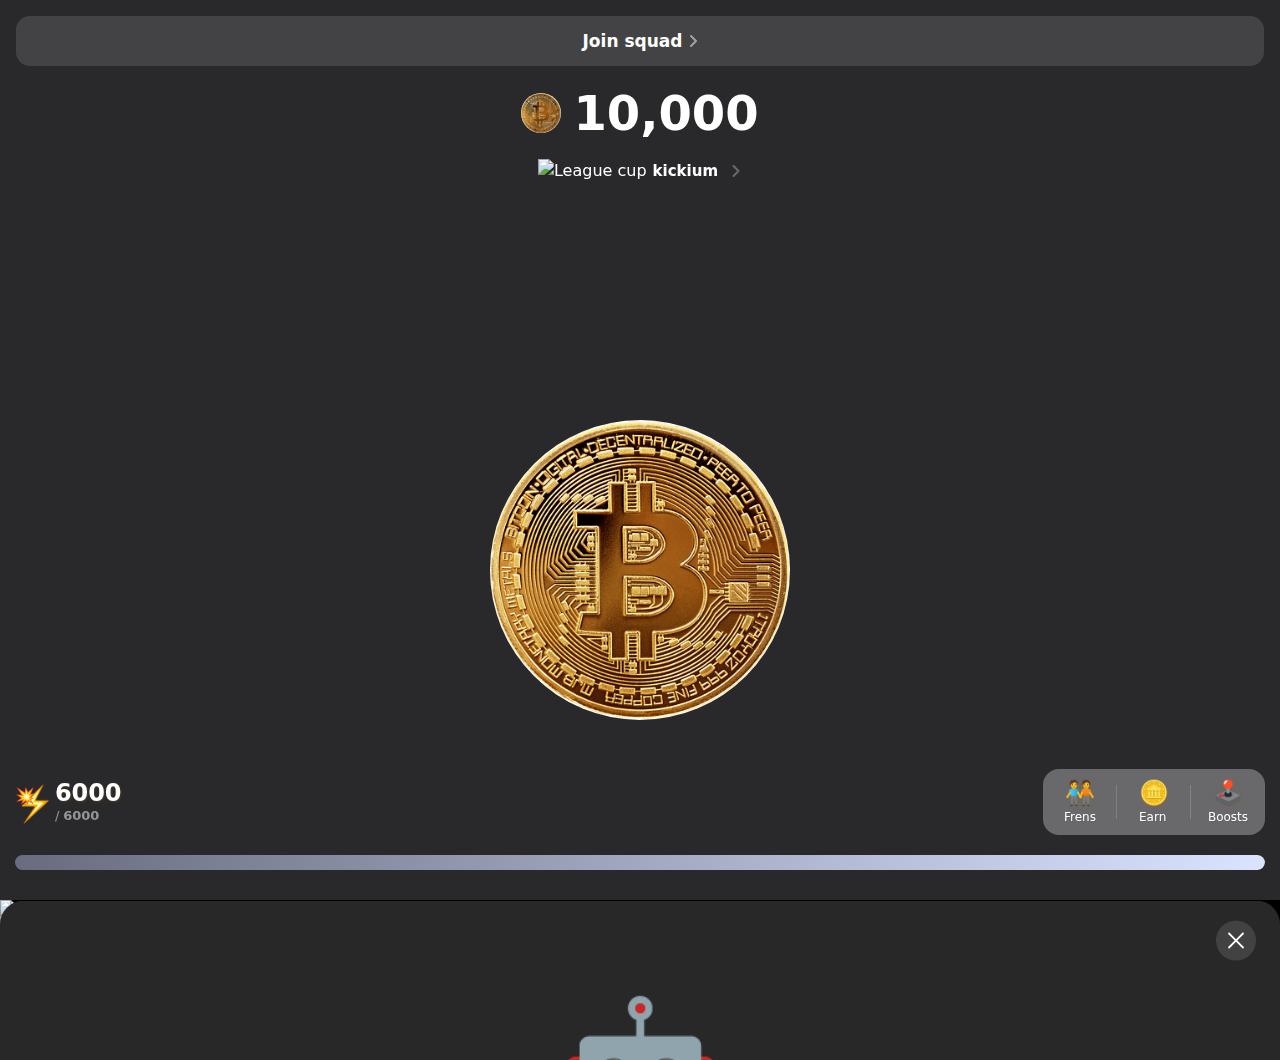
==== commit c1754274: "Add files via upload" ====
--- a/index.html
+++ b/index.html
@@ -210,11 +210,15 @@
             number.innerHTML = `${x}`;
             power -=1;
             }
-                
+               clicker.classList.toggle('click-animation');
+               
+
+
 
         })
-        1706710335.472
-        console.log(new Date().getTime() / 1000);
+
+        
+      
       </script>
 
 
--- a/style.css
+++ b/style.css
@@ -4628,6 +4628,7 @@
     background-repeat: no-repeat;
     background-size: contain;
     background-color: transparent;
+    border-radius: 50%;
   }
   ._scoreLoader_15e2i_20 {
     padding: 0;
@@ -4846,7 +4847,7 @@
     text-align: center;
     line-height: 280px;
     background-size: cover;
-    margin: 0 auto;
+    margin: 20px auto;
     transition: transform 0.1s ease-out;
     -webkit-tap-highlight-color: transparent;
     -webkit-user-select: none;
